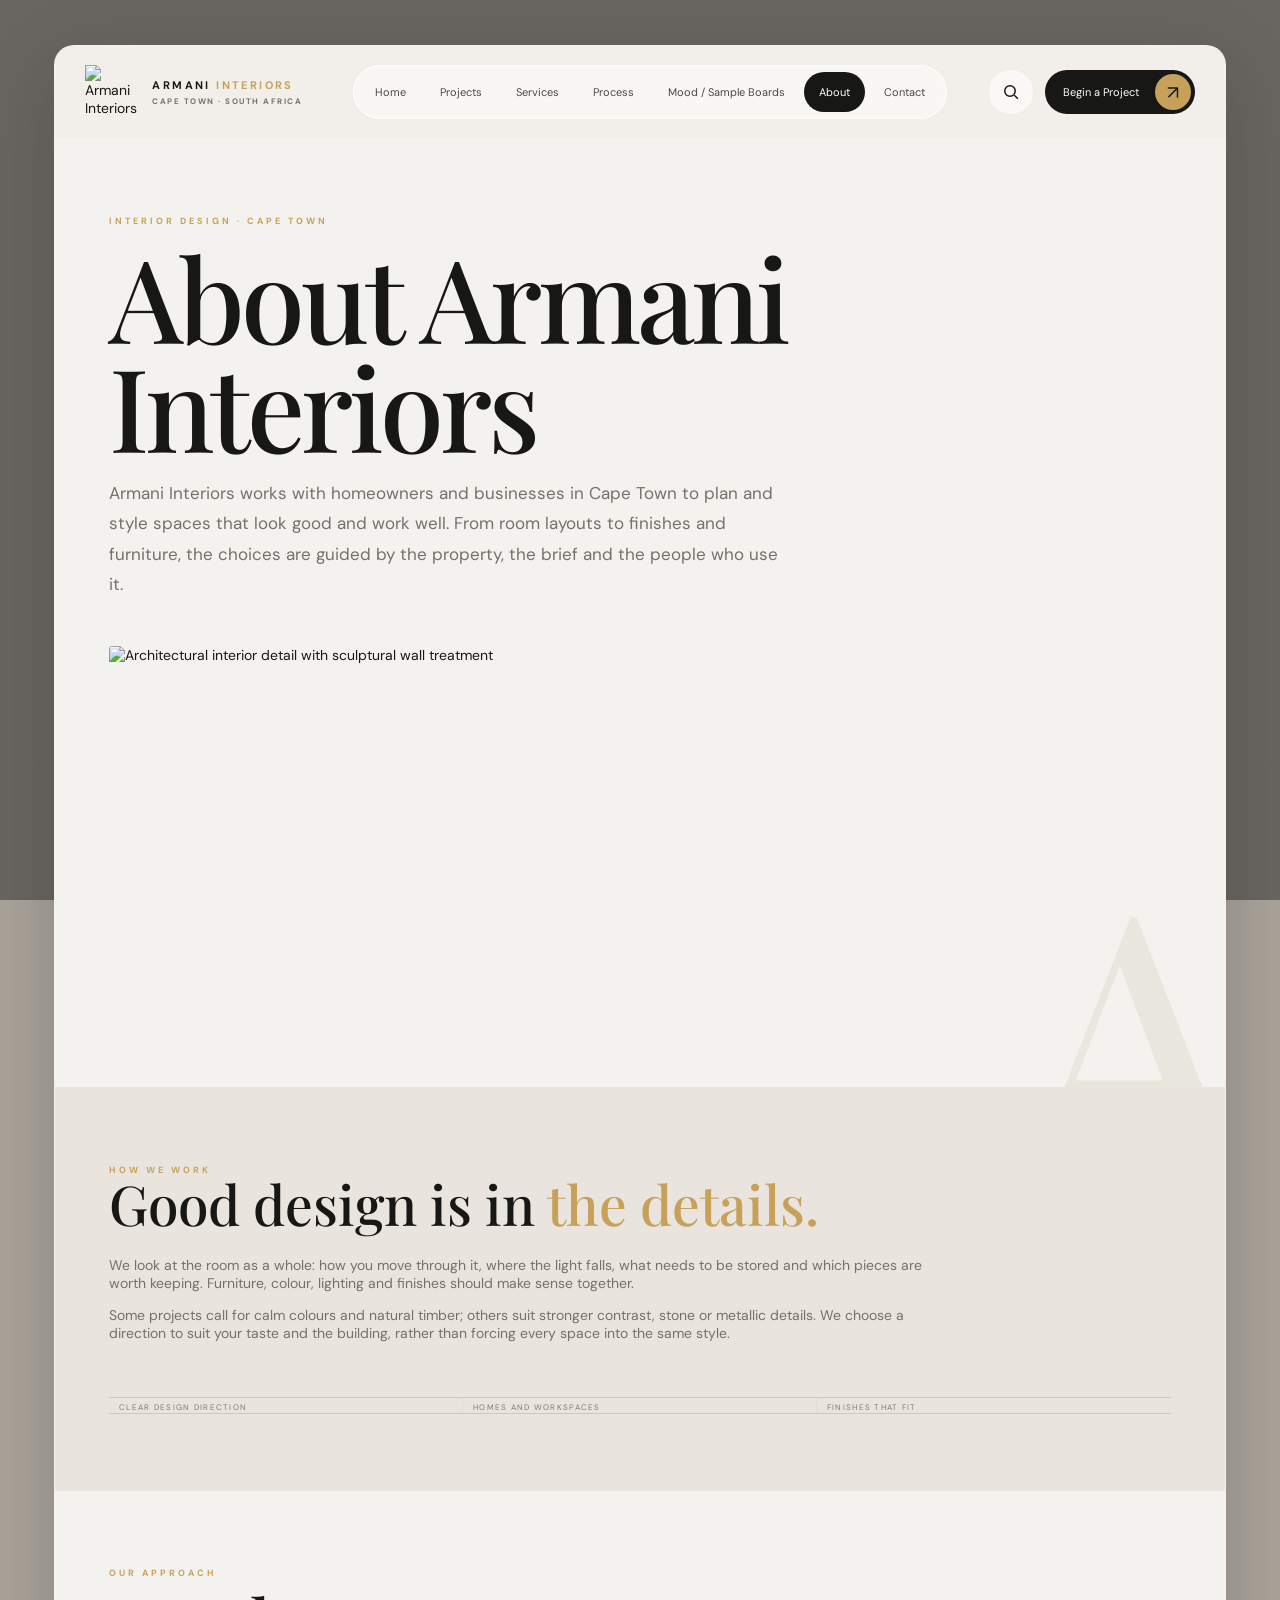
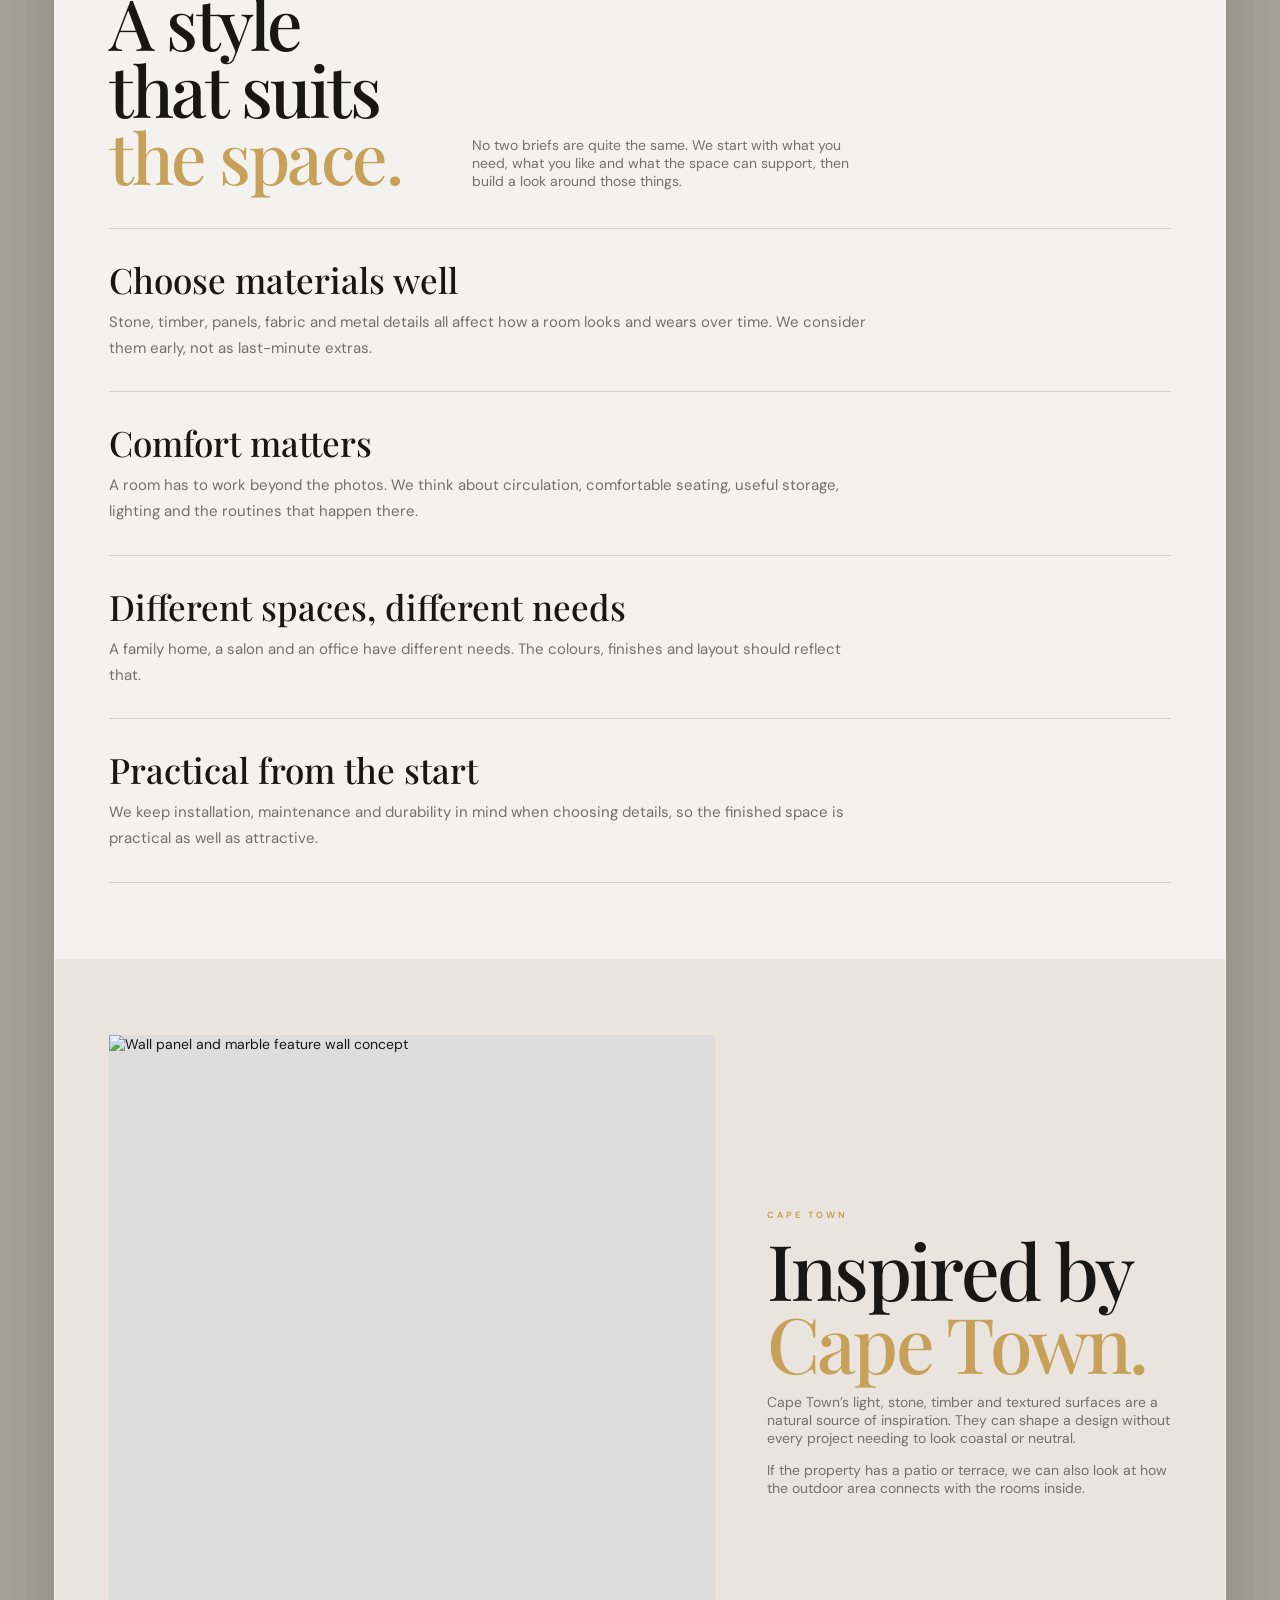
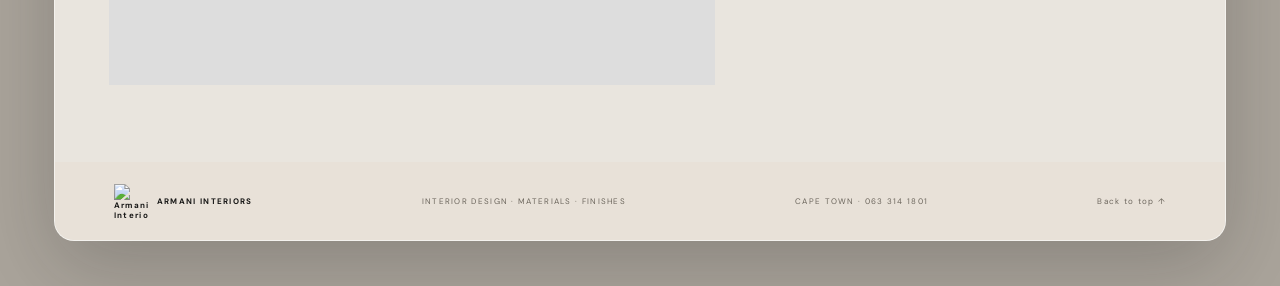
==== about.html @ 4765221c "Add files via upload" ====
<!doctype html><html lang="en"><head><meta charset="utf-8"><meta name="viewport" content="width=device-width,initial-scale=1"><meta name="theme-color" content="#171716">
<link rel="stylesheet" href="styles.css"><link rel="stylesheet" href="mrl-layout.css"><link rel="icon" href="assets/armani-logo-gold.png">
<title>About | Armani Interiors</title><meta name="description" content="Meet Armani Interiors, working with Cape Town homeowners and businesses on interior design, styling and finishes."></head><body><div class="backdrop" aria-hidden="true"></div><div class="site-shell" id="top"><header class="topbar"><a class="brand" href="index.html" aria-label="Armani Interiors home"><img src="assets/armani-logo-gold.png" alt="Armani Interiors logo"><span class="brand-name">ARMANI <b>INTERIORS</b><small>CAPE TOWN · SOUTH AFRICA</small></span></a><nav class="main-nav" id="mainNav" aria-label="Main navigation"><a class="" href="index.html">Home</a><a class="" href="portfolio.html">Projects</a><a class="" href="services.html">Services</a><a class="" href="process.html">Process</a><a class="" href="mood-boards.html">Mood / Sample Boards</a><a class="active" href="about.html">About</a><a class="" href="contact.html">Contact</a></nav><div class="top-actions"><button class="search-button" id="searchToggle" aria-label="Search" aria-expanded="false"><svg viewBox="0 0 24 24"><circle cx="10.8" cy="10.8" r="6.3"/><path d="m16 16 4.2 4.2"/></svg></button><a class="start-project" href="https://wa.me/27633141801?text=Hello%20Armani%20Interiors%2C%20I%20would%20like%20to%20discuss%20a%20project.">Begin a Project <span>↗</span></a><button class="menu-toggle" id="menuToggle" aria-label="Toggle navigation" aria-expanded="false">☰</button></div></header><main class="page-content"><section class="page-hero"><div class="wrap"><div class="eyebrow">Interior Design · Cape Town</div><h1 class="display">About Armani Interiors</h1><p>Armani Interiors works with homeowners and businesses in Cape Town to plan and style spaces that look good and work well. From room layouts to finishes and furniture, the choices are guided by the property, the brief and the people who use it.</p><div class="page-hero-image reveal"><img src="assets/IMG-20261007-WA0009.jpg" alt="Architectural interior detail with sculptural wall treatment" fetchpriority="high"></div></div><div class="ghost">A</div></section><section class="section"><div class="wrap"><div class="rich-copy reveal"><div class="eyebrow">How we work</div><h2>Good design is in <span class="gold">the details.</span></h2><p>We look at the room as a whole: how you move through it, where the light falls, what needs to be stored and which pieces are worth keeping. Furniture, colour, lighting and finishes should make sense together.</p><p>Some projects call for calm colours and natural timber; others suit stronger contrast, stone or metallic details. We choose a direction to suit your taste and the building, rather than forcing every space into the same style.</p></div><div class="stats"><div class="stat reveal"><span>Clear design direction</span></div><div class="stat reveal delay-1"><span>Homes and workspaces</span></div><div class="stat reveal delay-2"><span>Finishes that fit</span></div></div></div></section><section class="section-sm" style="background:var(--soft)"><div class="wrap"><div class="section-head reveal"><div><div class="eyebrow">Our approach</div><h2 class="display">A style that suits <span class="gold">the space.</span></h2></div><p>No two briefs are quite the same. We start with what you need, what you like and what the space can support, then build a look around those things.</p></div><div class="detail-list"><div class="detail-row reveal"><div><h3>Choose materials well</h3><p>Stone, timber, panels, fabric and metal details all affect how a room looks and wears over time. We consider them early, not as last-minute extras.</p></div></div><div class="detail-row reveal delay-1"><div><h3>Comfort matters</h3><p>A room has to work beyond the photos. We think about circulation, comfortable seating, useful storage, lighting and the routines that happen there.</p></div></div><div class="detail-row reveal delay-2"><div><h3>Different spaces, different needs</h3><p>A family home, a salon and an office have different needs. The colours, finishes and layout should reflect that.</p></div></div><div class="detail-row reveal delay-3"><div><h3>Practical from the start</h3><p>We keep installation, maintenance and durability in mind when choosing details, so the finished space is practical as well as attractive.</p></div></div></div></div></section><section class="section"><div class="wrap editorial"><div><div class="image-frame large reveal"><img src="https://images.unsplash.com/photo-1782718979452-13ae46c6f59d?auto=format&fit=crop&fm=jpg&ixlib=rb-4.1.0&q=88&w=2400" alt="Wall panel and marble feature wall concept" loading="lazy"></div></div><div class="reveal delay-1" style="align-self:center"><div class="eyebrow">Cape Town</div><h2 class="display" style="font-size:clamp(50px,6vw,86px);margin:12px 0">Inspired by <span class="gold">Cape Town.</span></h2><p style="color:var(--gray)">Cape Town’s light, stone, timber and textured surfaces are a natural source of inspiration. They can shape a design without every project needing to look coastal or neutral.</p><p style="color:var(--gray)">If the property has a patio or terrace, we can also look at how the outdoor area connects with the rooms inside.</p></div></div></section></main><script src="script.js"></script><footer><a class="footer-brand" href="index.html"><img src="assets/armani-logo-gold.png" alt="Armani Interiors logo"><span>ARMANI INTERIORS</span></a><span>INTERIOR DESIGN · MATERIALS · FINISHES</span><span>CAPE TOWN · 063 314 1801</span><a href="#top">Back to top ↑</a></footer></div><div class="search-panel" id="searchPanel" aria-hidden="true"><form id="searchForm"><label for="searchInput">Find a service or page</label><div><input id="searchInput" type="search" placeholder="Projects, services, mood boards…"><button type="submit">Go ↗</button></div></form></div><div class="toast" id="toast" role="status" aria-live="polite"></div><script src="shared-nav.js"></script></body></html>
---- styles.css ----
@import url('https://fonts.googleapis.com/css2?family=Cormorant+Garamond:wght@400;500;600;700&family=DM+Sans:wght@400;500;600&display=swap');
:root{--gold:#c7a15a;--gold2:#e1c07b;--ink:#171716;--gray:#74716b;--soft:#f4f2ee;--line:#dedbd3;--white:#fff;--serif:'Cormorant Garamond',Georgia,serif;--sans:'DM Sans',Arial,sans-serif;--max:1320px}
*{box-sizing:border-box}html{scroll-behavior:smooth}body{margin:0;background:var(--white);color:var(--ink);font-family:var(--sans);font-size:15px;line-height:1.7}body:before{content:'';position:fixed;inset:0;pointer-events:none;z-index:9999;opacity:0;background:#fff;transition:opacity .45s}body.page-leave:before{opacity:1}img{max-width:100%;display:block}a{color:inherit;text-decoration:none}button,input,select,textarea{font:inherit}.wrap{width:min(calc(100% - 64px),var(--max));margin:auto}.eyebrow{font-size:10px;letter-spacing:.24em;text-transform:uppercase;color:var(--gold);font-weight:600}.display{font-family:var(--serif);font-weight:500;letter-spacing:-.035em;line-height:.95}.gold{color:var(--gold)}
.site-header{position:fixed;z-index:1000;top:0;left:0;right:0;padding:18px 0;background:rgba(255,255,255,.92);backdrop-filter:blur(18px);border-bottom:1px solid rgba(199,161,90,.14);transition:.35s}.site-header.scrolled{padding:10px 0;box-shadow:0 8px 30px rgba(0,0,0,.05)}.nav{display:flex;align-items:center;justify-content:space-between;gap:28px}.brand{display:flex;align-items:center;gap:12px}.brand img{width:66px;height:66px;object-fit:contain;flex-shrink:0}.brand-text{font-family:var(--serif);font-size:21px;line-height:1}.brand-text small{display:block;font-family:var(--sans);font-size:8px;letter-spacing:.22em;text-transform:uppercase;color:var(--gray);margin-top:4px}.nav-links{display:flex;gap:28px;align-items:center}.nav-links a{font-size:11px;text-transform:uppercase;letter-spacing:.14em;position:relative;padding:8px 0}.nav-links a:after{content:'';position:absolute;bottom:1px;left:0;width:0;height:1px;background:var(--gold);transition:.3s}.nav-links a:hover:after,.nav-links a.active:after{width:100%}.nav-cta{border:1px solid var(--gold);padding:10px 16px!important;background:var(--ink);color:#fff}.nav-cta:after{display:none!important}.menu-btn{display:none;background:none;border:0;width:42px;height:42px;position:relative}.menu-btn span{position:absolute;left:10px;width:22px;height:1px;background:var(--ink);transition:.3s}.menu-btn span:first-child{top:16px}.menu-btn span:last-child{top:25px}.mobile-menu{display:none}
.hero{min-height:82vh;position:relative;display:grid;align-items:end;overflow:hidden;padding:170px 0 78px;background:#222}.hero-media{position:absolute;inset:0}.hero-media img{width:100%;height:100%;object-fit:cover;filter:saturate(.82)}.hero:after{content:'';position:absolute;inset:0;background:linear-gradient(90deg,rgba(8,8,8,.76),rgba(8,8,8,.25) 58%,rgba(8,8,8,.25))}.hero-content{position:relative;z-index:2;color:white;max-width:780px}.hero h1{font-size:clamp(62px,9vw,138px);margin:15px 0 24px}.hero p{font-size:17px;max-width:570px;color:rgba(255,255,255,.82)}.hero-actions{display:flex;gap:12px;flex-wrap:wrap;margin-top:30px}.btn{display:inline-flex;align-items:center;justify-content:center;gap:10px;padding:13px 20px;border:1px solid var(--gold);font-size:10px;letter-spacing:.15em;text-transform:uppercase;transition:.3s;cursor:pointer}.btn.gold-btn{background:var(--gold);color:#171716}.btn.ghost{background:transparent;color:#fff;border-color:rgba(255,255,255,.45)}.btn:hover{transform:translateY(-2px);box-shadow:0 12px 24px rgba(0,0,0,.14)}.btn.gold-btn:hover{background:var(--gold2)}.hero-meta{position:absolute;z-index:3;right:32px;bottom:40px;color:#fff;writing-mode:vertical-rl;letter-spacing:.2em;text-transform:uppercase;font-size:9px;opacity:.75}
.section{padding:110px 0}.section-sm{padding:76px 0}.section-head{display:flex;justify-content:space-between;gap:40px;align-items:end;margin-bottom:46px}.section-head h2{font-size:clamp(44px,5.5vw,78px);margin:10px 0 0}.section-head p{max-width:470px;color:var(--gray);margin:0}.intro{display:grid;grid-template-columns:1.05fr .95fr;gap:80px;align-items:center}.intro h2{font-size:clamp(50px,6vw,86px);margin:14px 0 24px}.intro p{color:var(--gray);max-width:620px}.line{width:90px;height:1px;background:var(--gold);margin:24px 0}.image-frame{position:relative;overflow:hidden;background:#ddd}.image-frame:before{content:'';position:absolute;inset:0;border:1px solid rgba(255,255,255,.3);z-index:2;pointer-events:none}.image-frame img{width:100%;height:100%;object-fit:cover;transition:transform .8s cubic-bezier(.2,.7,.2,1)}.image-frame:hover img{transform:scale(1.035)}
.services-grid{display:grid;grid-template-columns:repeat(2,1fr);gap:1px;background:var(--line);border-top:1px solid var(--line);border-left:1px solid var(--line)}.service-card{background:#fff;min-height:330px;padding:34px;display:flex;flex-direction:column;justify-content:space-between;transition:.35s}.service-card:hover{background:#f9f7f2}.service-no{font-size:11px;color:var(--gold);letter-spacing:.2em}.service-card h3{font-family:var(--serif);font-size:39px;font-weight:500;margin:35px 0 10px}.service-card p{color:var(--gray);max-width:500px}.arrow{font-size:19px;color:var(--gold)}
.editorial{display:grid;grid-template-columns:1.2fr .8fr;gap:20px;align-items:stretch}.editorial .large{min-height:650px}.editorial .stack{display:grid;grid-template-rows:1fr 1fr;gap:20px}.editorial .small{min-height:315px}.caption{padding:15px 0;display:flex;justify-content:space-between;gap:20px;border-bottom:1px solid var(--line)}.caption span{font-size:10px;letter-spacing:.18em;text-transform:uppercase;color:var(--gray)}
.process{background:var(--ink);color:#fff}.process .section-head p{color:#aaa}.process-grid{display:grid;grid-template-columns:repeat(3,1fr);border-top:1px solid rgba(255,255,255,.18)}.process-item{padding:34px 28px 30px;border-right:1px solid rgba(255,255,255,.18)}.process-item:last-child{border-right:0}.process-item .num{font-family:var(--serif);font-size:48px;color:var(--gold)}.process-item h3{font-family:var(--serif);font-size:32px;font-weight:500;margin:10px 0}.process-item p{color:#aaa}
.mini-board{display:grid;grid-template-columns:1.1fr .9fr;gap:20px;align-items:center}.mini-board .board-visual{background:#ece9e1;padding:20px;display:grid;grid-template-columns:1.25fr .75fr;gap:10px}.mini-board .board-visual img{height:240px;object-fit:cover}.swatches{display:grid;grid-template-columns:repeat(3,1fr);gap:6px}.swatch{min-height:100px;padding:9px;display:flex;align-items:end;font-size:8px;letter-spacing:.12em;text-transform:uppercase;color:#fff}.cta-band{background:var(--soft);text-align:center;padding:100px 20px}.cta-band h2{font-size:clamp(52px,7vw,100px);margin:12px auto 25px;max-width:900px}.cta-band p{max-width:560px;margin:0 auto 30px;color:var(--gray)}
.page-hero{padding:190px 0 80px;background:var(--soft);position:relative;overflow:hidden}.page-hero .ghost{position:absolute;right:-30px;bottom:-80px;font-family:var(--serif);font-size:30vw;color:#e9e6de;line-height:.7;pointer-events:none}.page-hero h1{font-size:clamp(65px,9vw,130px);margin:15px 0}.page-hero p{max-width:610px;color:var(--gray);font-size:17px;position:relative;z-index:1}.page-hero-image{height:50vh;min-height:380px;margin-top:55px;position:relative;overflow:hidden}.page-hero-image img{width:100%;height:100%;object-fit:cover}
.rich-copy{max-width:820px}.rich-copy h2{font-family:var(--serif);font-size:55px;font-weight:500;line-height:1;margin:0 0 25px}.rich-copy p{color:var(--gray)}.stats{display:grid;grid-template-columns:repeat(3,1fr);border-top:1px solid var(--line);border-bottom:1px solid var(--line);margin-top:55px}.stat{padding:30px;border-right:1px solid var(--line)}.stat:last-child{border-right:0}.stat strong{font-family:var(--serif);font-size:48px;color:var(--gold);font-weight:500;display:block}.stat span{font-size:10px;text-transform:uppercase;letter-spacing:.16em;color:var(--gray)}
.detail-list{display:grid;grid-template-columns:1fr 1fr;gap:0;border-top:1px solid var(--line)}.detail-row{padding:28px 0;border-bottom:1px solid var(--line);display:grid;grid-template-columns:80px 1fr;gap:18px}.detail-row .no{color:var(--gold);font-size:10px;letter-spacing:.15em}.detail-row h3{font-family:var(--serif);font-size:35px;font-weight:500;margin:0 0 5px}.detail-row p{color:var(--gray);margin:0;max-width:520px}
.filters{display:flex;gap:8px;flex-wrap:wrap;margin-bottom:35px}.filter{border:1px solid var(--line);background:#fff;padding:10px 14px;font-size:9px;letter-spacing:.16em;text-transform:uppercase;cursor:pointer;transition:.25s}.filter.active,.filter:hover{border-color:var(--gold);background:var(--ink);color:#fff}.portfolio-grid{display:grid;grid-template-columns:repeat(12,1fr);gap:16px}.portfolio-card{grid-column:span 4;position:relative;overflow:hidden;cursor:pointer}.portfolio-card:nth-child(3n+1){grid-column:span 7}.portfolio-card:nth-child(3n+2){grid-column:span 5}.portfolio-card:nth-child(5n){grid-column:span 6}.portfolio-card .image-frame{height:440px}.portfolio-card:nth-child(3n+1) .image-frame{height:610px}.portfolio-card:nth-child(5n) .image-frame{height:520px}.portfolio-card img{filter:saturate(.9)}.portfolio-overlay{position:absolute;inset:auto 0 0;padding:26px;color:#fff;background:linear-gradient(transparent,rgba(0,0,0,.8));transform:translateY(25px);transition:.35s}.portfolio-card:hover .portfolio-overlay{transform:translateY(0)}.portfolio-overlay small{font-size:9px;letter-spacing:.15em;text-transform:uppercase;color:var(--gold2)}.portfolio-overlay h3{font-family:var(--serif);font-size:33px;font-weight:500;margin:3px 0}.portfolio-card.hidden{display:none}
.boards-intro{display:grid;grid-template-columns:.8fr 1.2fr;gap:80px;align-items:end}.boards-intro h2{font-family:var(--serif);font-size:70px;font-weight:500;line-height:.95;margin:0}.boards-intro p{color:var(--gray);max-width:620px}.boards-grid{display:grid;grid-template-columns:repeat(3,1fr);gap:20px}.board-card{background:#f0eee8;border:1px solid #e2dfd7;padding:14px;cursor:pointer;transition:.35s}.board-card:hover{transform:translateY(-5px);box-shadow:0 22px 50px rgba(0,0,0,.08)}.board-art{height:330px;display:grid;grid-template-columns:1.1fr .9fr;grid-template-rows:1fr .65fr;gap:7px;position:relative;overflow:hidden;background:#ddd}.board-art img{width:100%;height:100%;object-fit:cover}.board-art .a{grid-row:span 2}.board-art .b{height:100%}.board-art .swatch-stack{display:grid;grid-template-columns:repeat(3,1fr);gap:5px}.board-meta{padding:18px 3px 5px}.board-meta .eyebrow{font-size:8px}.board-meta h3{font-family:var(--serif);font-size:29px;font-weight:500;margin:5px 0}.board-meta p{font-size:12px;color:var(--gray);margin:0}.board-palette{display:flex;gap:5px;margin-top:13px}.board-palette span{width:24px;height:24px;border-radius:50%;border:1px solid rgba(0,0,0,.1)}
.modal{position:fixed;inset:0;z-index:2000;background:rgba(12,12,11,.88);display:none;align-items:center;justify-content:center;padding:30px}.modal.open{display:flex}.modal-panel{background:#f4f2ec;max-width:1100px;width:100%;max-height:90vh;overflow:auto;position:relative;padding:24px}.modal-close{position:absolute;right:18px;top:16px;border:0;background:var(--ink);color:#fff;width:38px;height:38px;cursor:pointer;z-index:2}.modal-board{display:grid;grid-template-columns:1.15fr .85fr;gap:20px}.modal-board .visual{display:grid;grid-template-columns:1.1fr .9fr;gap:8px;background:#e8e5dc;padding:15px}.modal-board .visual img{height:100%;min-height:420px;object-fit:cover}.modal-board .side{display:grid;grid-template-rows:auto 1fr;gap:20px}.material-list{display:grid;grid-template-columns:1fr 1fr;gap:8px}.material{padding:13px;background:#fff;border:1px solid #e2dfd7}.material strong{font-family:var(--serif);font-size:22px;font-weight:500;display:block}.material span{font-size:9px;color:var(--gray);text-transform:uppercase;letter-spacing:.1em}.modal h2{font-family:var(--serif);font-size:50px;font-weight:500;margin:0 0 10px}.modal p{color:var(--gray)}
.contact-grid{display:grid;grid-template-columns:.8fr 1.2fr;gap:90px}.contact-info h2{font-family:var(--serif);font-size:70px;font-weight:500;line-height:.9;margin:12px 0 30px}.contact-info p{color:var(--gray);max-width:470px}.contact-link{display:flex;gap:15px;align-items:center;padding:18px 0;border-bottom:1px solid var(--line)}.contact-link .icon{width:38px;height:38px;border:1px solid var(--gold);display:grid;place-items:center;color:var(--gold)}.contact-link span{font-size:11px;text-transform:uppercase;letter-spacing:.14em}.form{display:grid;grid-template-columns:1fr 1fr;gap:22px}.field{position:relative}.field.full{grid-column:1/-1}.field label{display:block;font-size:9px;text-transform:uppercase;letter-spacing:.14em;color:var(--gray);margin-bottom:8px}.field input,.field select,.field textarea{width:100%;border:0;border-bottom:1px solid #cfcac0;padding:12px 0;background:transparent;outline:0;border-radius:0}.field input:focus,.field select:focus,.field textarea:focus{border-color:var(--gold)}.field textarea{min-height:130px;resize:vertical}.form-status{grid-column:1/-1;font-size:12px;color:var(--gray);min-height:20px}.form .btn{justify-self:start}
.footer{background:#11110f;color:#fff;padding:85px 0 25px;overflow:hidden}.footer-top{display:flex;justify-content:space-between;gap:40px}.footer h2{font-family:var(--serif);font-size:clamp(60px,11vw,170px);font-weight:500;line-height:.72;letter-spacing:-.06em;margin:0;color:#fff}.footer h2 span{color:var(--gold)}.footer-copy{max-width:350px;color:#999}.footer-links{display:grid;grid-template-columns:repeat(2,1fr);gap:8px 45px;margin-top:25px}.footer-links a{font-size:10px;text-transform:uppercase;letter-spacing:.15em;color:#bbb}.footer-links a:hover{color:var(--gold)}.footer-bottom{margin-top:80px;border-top:1px solid #30302c;padding-top:20px;display:flex;justify-content:space-between;gap:20px;color:#777;font-size:9px;text-transform:uppercase;letter-spacing:.12em}
.reveal{opacity:0;transform:translateY(24px);transition:opacity .7s ease,transform .7s ease}.reveal.in{opacity:1;transform:none}.reveal.delay-1{transition-delay:.08s}.reveal.delay-2{transition-delay:.16s}.reveal.delay-3{transition-delay:.24s}
@media(max-width:900px){.wrap{width:min(calc(100% - 38px),var(--max))}.nav-links,.nav .nav-cta{display:none}.menu-btn{display:block}.mobile-menu{position:absolute;top:100%;left:0;right:0;background:#fff;border-bottom:1px solid var(--line);padding:12px 19px 20px;display:none}.mobile-menu.open{display:block}.mobile-menu a{display:block;padding:12px 0;border-bottom:1px solid #eee;font-size:11px;letter-spacing:.15em;text-transform:uppercase}.intro,.contact-grid,.boards-intro{grid-template-columns:1fr;gap:45px}.editorial{grid-template-columns:1fr}.editorial .large,.editorial .small{min-height:430px}.process-grid{grid-template-columns:1fr}.process-item{border-right:0;border-bottom:1px solid rgba(255,255,255,.18)}.services-grid{grid-template-columns:1fr}.boards-grid{grid-template-columns:1fr 1fr}.portfolio-grid{grid-template-columns:1fr 1fr}.portfolio-card,.portfolio-card:nth-child(3n+1),.portfolio-card:nth-child(3n+2),.portfolio-card:nth-child(5n){grid-column:span 1}.portfolio-card .image-frame,.portfolio-card:nth-child(3n+1) .image-frame,.portfolio-card:nth-child(5n) .image-frame{height:390px}.detail-list{grid-template-columns:1fr}.modal-board{grid-template-columns:1fr}.modal-board .visual img{min-height:300px}.hero{min-height:76vh;padding-bottom:55px}.hero h1{font-size:70px}.stats{grid-template-columns:1fr}.stat{border-right:0;border-bottom:1px solid var(--line)}.stat:last-child{border-bottom:0}.footer-top{flex-direction:column}.footer-bottom{flex-direction:column}}
@media(max-width:560px){.wrap{width:calc(100% - 28px)}.site-header{padding:10px 0}.brand img{width:54px;height:54px}.brand-text{font-size:18px}.hero{padding-top:140px}.hero h1{font-size:57px}.hero p{font-size:15px}.section{padding:75px 0}.section-head{display:block}.section-head p{margin-top:20px}.service-card{min-height:280px;padding:25px}.service-card h3{font-size:34px}.boards-grid,.portfolio-grid{grid-template-columns:1fr}.portfolio-card .image-frame,.portfolio-card:nth-child(3n+1) .image-frame,.portfolio-card:nth-child(5n) .image-frame{height:430px}.mini-board{grid-template-columns:1fr}.mini-board .board-visual{grid-template-columns:1fr}.mini-board .board-visual img{height:220px}.form{grid-template-columns:1fr}.field.full{grid-column:auto}.form-status{grid-column:auto}.page-hero{padding:145px 0 50px}.page-hero h1{font-size:65px}.page-hero-image{height:330px;min-height:0}.boards-intro h2,.contact-info h2{font-size:55px}.modal{padding:10px}.modal-panel{padding:14px}.modal h2{font-size:39px}.modal-board .visual{grid-template-columns:1fr 1fr}.modal-board .visual img{min-height:260px}.footer{padding-top:65px}.footer h2{font-size:86px}.hero-meta{display:none}}
@media(prefers-reduced-motion:reduce){html{scroll-behavior:auto}*,*:before,*:after{animation:none!important;transition:none!important}.reveal{opacity:1;transform:none}}
.home-intro{display:grid;grid-template-columns:1.1fr .9fr auto;gap:55px;align-items:end}.home-intro p{max-width:520px;color:var(--gray);margin:0}.home-gallery-section{padding:100px 0;background:var(--soft)}.home-gallery{display:grid;grid-template-columns:1.15fr .85fr .85fr;grid-template-rows:340px 340px;gap:16px}.home-gallery-item{position:relative;overflow:hidden;margin:0;background:#ddd}.home-gallery-item.tall{grid-row:span 2}.home-gallery-item.wide{grid-column:span 2}.home-gallery-item img{width:100%;height:100%;object-fit:cover;transition:transform .7s ease}.home-gallery-item:hover img{transform:scale(1.035)}.home-gallery-item figcaption,.coastal-grid figcaption,.commercial-grid figcaption{position:absolute;left:0;right:0;bottom:0;padding:55px 22px 20px;color:#fff;background:linear-gradient(transparent,rgba(0,0,0,.78))}.home-gallery-item figcaption strong,.coastal-grid figcaption strong,.commercial-grid figcaption strong{display:block;font-family:var(--serif);font-size:26px;font-weight:500}.home-gallery-item figcaption span,.coastal-grid figcaption span,.commercial-grid figcaption span{font-size:9px;letter-spacing:.14em;text-transform:uppercase;color:var(--gold2)}.coastal-grid,.commercial-grid{display:grid;grid-template-columns:1.35fr .65fr;gap:16px}.coastal-grid figure,.commercial-grid figure{position:relative;overflow:hidden;margin:0;min-height:590px;background:#ddd}.coastal-grid figure img,.commercial-grid figure img{width:100%;height:100%;min-height:590px;object-fit:cover;transition:transform .7s ease}.coastal-grid figure:hover img,.commercial-grid figure:hover img{transform:scale(1.025)}.coastal-side img,.commercial-side img{object-position:center}.home-commercial{background:#fff}
@media(max-width:900px){.home-intro{grid-template-columns:1fr;gap:22px}.home-gallery{grid-template-columns:1fr 1fr;grid-template-rows:340px 340px 340px}.home-gallery-item.tall{grid-row:span 2}.home-gallery-item.wide{grid-column:span 2}.coastal-grid,.commercial-grid{grid-template-columns:1fr}.coastal-grid figure,.commercial-grid figure,.coastal-grid figure img,.commercial-grid figure img{min-height:440px;height:440px}}
@media(max-width:560px){.home-gallery{display:grid;grid-template-columns:1fr;grid-template-rows:repeat(4,330px)}.home-gallery-item.tall,.home-gallery-item.wide{grid-column:auto;grid-row:auto}.home-gallery-item figcaption strong,.coastal-grid figcaption strong,.commercial-grid figcaption strong{font-size:23px}.coastal-grid figure,.commercial-grid figure,.coastal-grid figure img,.commercial-grid figure img{min-height:360px;height:360px}}
.coastal-grid-three{grid-template-columns:1.25fr .875fr .875fr}
.coastal-grid-three .coastal-main,.coastal-grid-three .coastal-side{min-height:560px}
.coastal-grid-three figure img{height:100%;object-fit:cover}
.sample-art{grid-template-columns:1.12fr .88fr;grid-template-rows:1fr 48px;gap:7px;padding:0;background:#ddd8cc}
.sample-art .a{grid-row:span 2}
.sample-art .b{grid-row:auto}
.sample-strip{grid-column:2;display:grid;grid-template-columns:repeat(3,1fr);gap:5px;background:#eeeae1;padding:5px}
.sample-strip span{display:block;min-width:0}
@media(max-width:900px){.coastal-grid-three{grid-template-columns:1fr 1fr}.coastal-grid-three .coastal-main{grid-column:span 2}.coastal-grid-three .coastal-main,.coastal-grid-three .coastal-side{min-height:440px}}
@media(max-width:560px){.coastal-grid-three{grid-template-columns:1fr}.coastal-grid-three .coastal-main{grid-column:auto}.coastal-grid-three .coastal-main,.coastal-grid-three .coastal-side{min-height:420px}}

/* Photographed material-board presentation */
.boards-grid{display:grid;grid-template-columns:repeat(3,1fr);gap:42px 24px}
.photographic-board{cursor:pointer}
.physical-board{background:#ece8de;padding:12px 12px 16px;box-shadow:0 18px 45px rgba(25,24,21,.10);transition:transform .45s ease,box-shadow .45s ease;position:relative}
.photographic-board:hover .physical-board,.photographic-board:focus-visible .physical-board{transform:translateY(-7px) rotate(-.25deg);box-shadow:0 28px 55px rgba(25,24,21,.16)}
.board-photo-wrap{height:330px;background:#d9d3c8;position:relative;overflow:hidden}
.board-photo{width:100%;height:100%;object-fit:cover;display:block;transition:transform .7s ease}
.photographic-board:hover .board-photo{transform:scale(1.035)}
.board-photo-wrap.image-fallback{background:linear-gradient(135deg,#e7dfd1,#b9a991 48%,#61574c);}
.board-stamp{position:absolute;right:12px;top:12px;background:rgba(255,255,255,.92);padding:7px 9px;font-size:7px;letter-spacing:.16em;text-transform:uppercase;color:#4e493f}
.board-paper{background:#f7f4ec;padding:20px 18px 16px;border-top:1px solid rgba(0,0,0,.06)}
.board-paper-top{display:flex;justify-content:space-between;gap:12px;font-size:7px;letter-spacing:.16em;text-transform:uppercase;color:#8b8275;margin-bottom:18px}
.board-paper h3{font-family:var(--serif);font-size:31px;line-height:1;margin:0 0 9px;font-weight:500}
.board-paper p{font-size:11px;line-height:1.55;color:var(--gray);margin:0 0 17px;min-height:52px}
.swatch-row{display:grid;grid-template-columns:repeat(4,1fr);height:38px;gap:3px;margin-bottom:10px}
.swatch-row span{display:block}
.material-labels{display:grid;grid-template-columns:repeat(2,1fr);gap:5px 12px;font-size:7px;letter-spacing:.1em;text-transform:uppercase;color:#756d61}
.material-labels span{border-top:1px solid #ddd7cb;padding-top:6px}
.modal-board .visual{display:block;background:#e8e5dc;padding:14px}
.modal-photo-wrap{position:relative;background:#d8d2c7;min-height:540px;overflow:hidden}
.modal-photo-wrap img{width:100%;height:540px;object-fit:cover;display:block}
.modal-photo-wrap.image-fallback{background:linear-gradient(135deg,#e7dfd1,#b9a991 48%,#61574c)}
.modal-photo-wrap>span{position:absolute;left:16px;bottom:16px;background:rgba(255,255,255,.92);padding:8px 10px;font-size:8px;letter-spacing:.16em;color:#514b42}
@media(max-width:900px){.boards-grid{grid-template-columns:repeat(2,1fr)}.board-photo-wrap{height:300px}}
@media(max-width:560px){.boards-grid{grid-template-columns:1fr}.board-photo-wrap{height:350px}.modal-photo-wrap,.modal-photo-wrap img{min-height:340px;height:340px}}
/* Mood board refinement: one image per board, editorial material-study presentation. */
.photographic-board .physical-board{background:#ece8df;padding:0;box-shadow:0 18px 45px rgba(0,0,0,.07)}
.photographic-board .board-photo-wrap{height:390px;position:relative;overflow:hidden;background:#d9d4ca}
.photographic-board .board-photo{width:100%;height:100%;object-fit:cover;display:block;transition:transform .7s cubic-bezier(.2,.7,.2,1)}
.photographic-board:hover .board-photo{transform:scale(1.035)}
.photographic-board .board-stamp{position:absolute;left:16px;bottom:15px;background:rgba(255,255,255,.9);padding:8px 10px;font-size:8px;letter-spacing:.16em;text-transform:uppercase;color:#302d28}
.photographic-board .board-paper{padding:20px 18px 18px;background:#f5f1e8}
.photographic-board .board-paper-top{display:flex;justify-content:space-between;gap:12px;font-size:8px;letter-spacing:.13em;text-transform:uppercase;color:#81786d}
.photographic-board .board-paper h3{margin:12px 0 7px;font-family:var(--serif);font-size:30px;font-weight:500}
.photographic-board .board-paper p{font-size:12px;line-height:1.6;color:var(--gray);margin:0;min-height:58px}
.photographic-board .swatch-row{display:flex;gap:5px;margin-top:16px}
.photographic-board .swatch-row span{height:24px;flex:1;border:1px solid rgba(0,0,0,.08)}
.photographic-board .material-labels{display:grid;grid-template-columns:1fr 1fr;gap:5px 12px;margin-top:13px}
.photographic-board .material-labels span{font-size:8px;letter-spacing:.1em;text-transform:uppercase;color:#736b61}
.modal-board{grid-template-columns:1fr .55fr}
.modal-board .visual{display:block;padding:0;background:#e8e5dc}
.modal-photo-wrap{height:100%;min-height:500px;position:relative;overflow:hidden}
.modal-photo-wrap img{width:100%;height:100%;min-height:500px;object-fit:cover;display:block}
.modal-photo-wrap>span{position:absolute;left:16px;bottom:16px;background:rgba(255,255,255,.92);padding:9px 11px;font-size:8px;letter-spacing:.14em;text-transform:uppercase}
@media(max-width:900px){.modal-board{grid-template-columns:1fr}.modal-photo-wrap,.modal-photo-wrap img{min-height:380px;height:380px}}
@media(max-width:560px){.photographic-board .board-photo-wrap{height:350px}.modal-photo-wrap,.modal-photo-wrap img{min-height:300px;height:300px}}


/* Final mood-board correction: one image only per board. No paper, collage, swatches, stamps or secondary imagery. */
.boards-grid{grid-template-columns:repeat(3,minmax(0,1fr));gap:54px 28px}
.photographic-board{background:transparent!important;border:0!important;padding:0!important;box-shadow:none!important}
.photographic-board .physical-board,.photographic-board .board-paper,.photographic-board .board-stamp,.photographic-board .board-paper-top,.photographic-board .swatch-row,.photographic-board .material-labels{display:none!important}
.board-single-image{height:420px;position:relative;overflow:hidden;background:#e8e4db}
.board-single-image .board-photo{width:100%;height:100%;display:block;object-fit:cover;transition:transform .8s cubic-bezier(.2,.7,.2,1)}
.photographic-board:hover .board-single-image .board-photo{transform:scale(1.025)}
.board-open{position:absolute;right:14px;bottom:14px;background:rgba(255,255,255,.94);padding:8px 10px;font-size:8px;letter-spacing:.14em;text-transform:uppercase;color:#39352f;opacity:0;transform:translateY(5px);transition:.35s}
.photographic-board:hover .board-open,.photographic-board:focus-visible .board-open{opacity:1;transform:none}
.board-meta-single{padding:19px 0 0}
.board-meta-single h3{font-family:var(--serif);font-size:30px;line-height:1.05;font-weight:500;margin:0 0 8px}
.board-meta-single p{font-size:12px;line-height:1.6;color:var(--gray);max-width:520px;margin:0 0 9px}
.board-palette-text{font-size:9px;line-height:1.5;text-transform:uppercase;letter-spacing:.12em;color:#7a7267}
.modal-board{display:grid;grid-template-columns:1fr;gap:18px}
.modal-board .visual{display:block;background:transparent;padding:0}
.modal-board .side{display:none!important}
.modal-photo-wrap{min-height:0!important;background:#e8e4db}
.modal-photo-wrap img{width:100%;height:min(64vh,680px)!important;min-height:0!important;object-fit:cover;display:block}
.modal-board-copy{padding:2px 4px 12px}
.modal-palette-text{font-size:11px;line-height:1.6;color:var(--gray);margin:0!important}
.modal-palette-text strong{font-size:8px;text-transform:uppercase;letter-spacing:.14em;color:#7a7267}
@media(max-width:900px){.boards-grid{grid-template-columns:repeat(2,minmax(0,1fr))}.board-single-image{height:360px}}
@media(max-width:560px){.boards-grid{grid-template-columns:1fr;gap:42px}.board-single-image{height:390px}.modal-photo-wrap img{height:52vh!important}}

/* Single-image mood boards: image first, colour shown only as visual swatches. */
.board-single-image{height:420px;position:relative;overflow:hidden;background:#ddd}.board-single-image .board-photo{width:100%;height:100%;object-fit:cover;display:block}.board-meta-single{padding:18px 3px 6px}.board-meta-single h3{font-family:var(--serif);font-size:29px;font-weight:500;margin:5px 0}.board-meta-single p{font-size:12px;color:var(--gray);margin:0;max-width:42ch}.palette-swatches,.modal-palette-swatches{display:flex;gap:6px;margin-top:14px}.palette-swatch{width:24px;height:24px;border-radius:50%;display:block;border:1px solid rgba(0,0,0,.12);box-shadow:inset 0 0 0 1px rgba(255,255,255,.12)}.modal-palette-swatches .palette-swatch{width:34px;height:34px}.modal-board-copy{padding-top:10px}.modal-palette-text,.board-palette-text{display:none}.modal-board-copy .eyebrow{display:none}
@media(max-width:900px){.board-single-image{height:360px}}
@media(max-width:620px){.board-single-image{height:300px}.board-meta-single h3{font-size:25px}}

/* Mood-board palette: visual colour only — no colour-name labels. */
.photographic-board .board-meta-single{padding-top:18px}
.photographic-board .palette-swatches{display:flex;gap:5px;margin-top:16px;width:100%;height:30px}
.photographic-board .palette-swatch{flex:1;width:auto;height:30px;border-radius:0;border:1px solid rgba(0,0,0,.09);box-shadow:none}
.photographic-board .palette-swatch:first-child{border-left:0}
.photographic-board .palette-swatch:last-child{border-right:0}
.modal-palette-swatches{display:flex;gap:5px;margin-top:14px;height:38px}
.modal-palette-swatches .palette-swatch{flex:1;width:auto;height:38px;border-radius:0;border:1px solid rgba(0,0,0,.09);box-shadow:none}
@media(max-width:620px){.photographic-board .palette-swatches{height:26px}.photographic-board .palette-swatch{height:26px}.modal-palette-swatches,.modal-palette-swatches .palette-swatch{height:32px}}

/* Armani interaction refinement — richer motion without changing the existing visual system. */
@media (hover:hover) and (pointer:fine){
  .site-header .brand img{transition:transform .55s cubic-bezier(.2,.8,.2,1),filter .35s ease}
  .site-header .brand:hover img{transform:rotate(-3deg) scale(1.05);filter:drop-shadow(0 6px 12px rgba(199,161,90,.18))}
  .nav-links a{transition:color .3s ease,transform .3s ease}
  .nav-links a:hover{color:var(--gold);transform:translateY(-1px)}
  .nav-cta{position:relative;overflow:hidden;transition:transform .3s ease,box-shadow .3s ease,background .3s ease!important}
  .nav-cta:before,.btn:before{content:'';position:absolute;top:0;bottom:0;left:-120%;width:70%;background:linear-gradient(100deg,transparent,rgba(255,255,255,.28),transparent);transform:skewX(-18deg);transition:left .7s ease;pointer-events:none}
  .nav-cta:hover,.btn:hover{transform:translateY(-3px)!important;box-shadow:0 14px 30px rgba(0,0,0,.13)}
  .nav-cta:hover:before,.btn:hover:before{left:140%}
  .image-frame:after,.board-single-image:after{content:'';position:absolute;inset:0;background:linear-gradient(115deg,transparent 20%,rgba(255,255,255,.12) 48%,transparent 62%);transform:translateX(-120%);transition:transform .9s ease;pointer-events:none;z-index:3}
  .image-frame:hover:after,.board-single-image:hover:after{transform:translateX(120%)}
  .service-card{position:relative;overflow:hidden;transform:translateZ(0);transition:transform .45s cubic-bezier(.2,.8,.2,1),background .35s ease,box-shadow .45s ease}
  .service-card:after{content:'';position:absolute;left:0;bottom:0;width:100%;height:2px;background:var(--gold);transform:scaleX(0);transform-origin:left;transition:transform .45s ease}
  .service-card:hover{transform:translateY(-7px);box-shadow:0 20px 42px rgba(0,0,0,.08);z-index:2}
  .service-card:hover:after{transform:scaleX(1)}
  .service-card h3,.service-card .arrow{transition:transform .4s ease,color .3s ease}
  .service-card:hover h3{transform:translateX(5px)}
  .service-card:hover .arrow{transform:translateX(7px)}
  .portfolio-card{transition:transform .5s cubic-bezier(.2,.8,.2,1),box-shadow .5s ease}
  .portfolio-card:hover{transform:translateY(-7px);box-shadow:0 24px 48px rgba(0,0,0,.12);z-index:2}
  .portfolio-card .image-frame img{transition:transform 1s cubic-bezier(.2,.8,.2,1),filter .6s ease}
  .portfolio-card:hover .image-frame img{transform:scale(1.055);filter:saturate(1)}
  .portfolio-overlay{transition:transform .45s cubic-bezier(.2,.8,.2,1),padding .45s ease}
  .portfolio-card:hover .portfolio-overlay{padding-bottom:32px}
  .contact-link{transition:transform .35s ease,border-color .35s ease}
  .contact-link:hover{transform:translateX(7px);border-color:var(--gold)}
  .contact-link .icon{transition:transform .35s ease,background .35s ease,color .35s ease}
  .contact-link:hover .icon{transform:rotate(5deg) scale(1.06);background:var(--gold);color:var(--ink)}
  .filter{transition:transform .3s ease,background .25s ease,border-color .25s ease,color .25s ease}
  .filter:hover{transform:translateY(-2px)}
  .footer-links a{transition:color .3s ease,transform .3s ease}
  .footer-links a:hover{transform:translateX(5px)}
  .page-hero-image{transition:transform .7s cubic-bezier(.2,.8,.2,1)}
  .page-hero-image:hover{transform:translateY(-4px)}
}

/* Subtle ambient motion used only where it strengthens the existing cinematic feel. */
.hero-media img{animation:heroBreath 12s ease-in-out infinite alternate}
@keyframes heroBreath{from{transform:scale(1.015)}to{transform:scale(1.045)}}
.hero-content .gold{display:inline-block;animation:goldFloat 4s ease-in-out infinite}
@keyframes goldFloat{0%,100%{transform:translateY(0)}50%{transform:translateY(-2px)}}
.reveal.in{animation:revealSettle .75s cubic-bezier(.2,.8,.2,1) both}
@keyframes revealSettle{from{filter:blur(2px)}to{filter:blur(0)}}
@media(prefers-reduced-motion:reduce){.hero-media img,.hero-content .gold,.reveal.in{animation:none!important}}


/* Final interaction pass — stronger feedback, same layout and visual language. */
@media (hover:hover) and (pointer:fine){
  .home-gallery-item,.coastal-grid figure,.commercial-grid figure,.image-frame,.page-hero-image{
    isolation:isolate;
  }
  .home-gallery-item:before,.coastal-grid figure:before,.commercial-grid figure:before,.image-frame:before,.page-hero-image:before{
    content:'';position:absolute;inset:0;border:1px solid transparent;z-index:4;pointer-events:none;transition:border-color .45s ease,box-shadow .45s ease;
  }
  .home-gallery-item:hover:before,.coastal-grid figure:hover:before,.commercial-grid figure:hover:before,.image-frame:hover:before,.page-hero-image:hover:before{
    border-color:rgba(201,166,95,.48);box-shadow:inset 0 0 0 1px rgba(255,255,255,.08);
  }
  .home-gallery-item figcaption,.coastal-grid figcaption,.commercial-grid figcaption{
    transform:translateY(10px);opacity:.86;transition:transform .45s cubic-bezier(.2,.8,.2,1),opacity .45s ease;
  }
  .home-gallery-item:hover figcaption,.coastal-grid figure:hover figcaption,.commercial-grid figure:hover figcaption{
    transform:translateY(0);opacity:1;
  }
  .home-gallery-item:hover,.coastal-grid figure:hover,.commercial-grid figure:hover{
    box-shadow:0 18px 42px rgba(0,0,0,.12);transform:translateY(-4px);transition:transform .5s cubic-bezier(.2,.8,.2,1),box-shadow .5s ease;
  }
  .home-gallery-item:not(:hover),.coastal-grid figure:not(:hover),.commercial-grid figure:not(:hover){transition:transform .5s cubic-bezier(.2,.8,.2,1),box-shadow .5s ease}
  .home-gallery-item img,.coastal-grid figure img,.commercial-grid figure img{transition:transform 1s cubic-bezier(.16,.8,.2,1),filter .6s ease}
  .home-gallery-item:hover img,.coastal-grid figure:hover img,.commercial-grid figure:hover img{transform:scale(1.065);filter:saturate(1.06)}
  .nav-links a:not(.nav-cta){position:relative}
  .nav-links a:not(.nav-cta):after{content:'';position:absolute;left:0;right:100%;bottom:-7px;height:1px;background:var(--gold);transition:right .35s ease}
  .nav-links a:not(.nav-cta):hover:after,.nav-links a.active:not(.nav-cta):after{right:0}
  .filter.active{box-shadow:0 7px 20px rgba(0,0,0,.08)}
  .board-card{transition:transform .5s cubic-bezier(.2,.8,.2,1),box-shadow .5s ease}
  .board-card:hover{transform:translateY(-8px);box-shadow:0 20px 40px rgba(0,0,0,.09)}
  .board-card .board-meta-single{transition:transform .45s ease}
  .board-card:hover .board-meta-single{transform:translateY(-2px)}
  .board-single-image .board-photo{transition:transform 1s cubic-bezier(.16,.8,.2,1),filter .6s ease}
  .board-card:hover .board-photo{transform:scale(1.055);filter:saturate(1.05)}
}

/* Gentle cinematic entrance for sections while preserving the existing geometry. */
.section,.section-sm,.home-gallery-section,.cta-band{animation:sectionAppear .9s ease both;}
@keyframes sectionAppear{from{opacity:.72}to{opacity:1}}
@media(prefers-reduced-motion:reduce){.section,.section-sm,.home-gallery-section,.cta-band{animation:none!important}}

/* Coastal visual-content enhancement — additive only; existing geometry and components remain unchanged. */
.coastal-inset{
  position:absolute;
  z-index:3;
  width:clamp(145px,23%,260px);
  aspect-ratio:1.38;
  right:18px;
  top:18px;
  overflow:hidden;
  border:1px solid rgba(255,255,255,.72);
  box-shadow:0 14px 34px rgba(0,0,0,.24);
  background:#fff;
  transform:translateY(0);
  transition:transform .5s cubic-bezier(.2,.8,.2,1),box-shadow .5s ease;
}
.coastal-inset img{display:block;width:100%!important;height:100%!important;min-height:0!important;object-fit:cover;transition:transform .7s ease}
.coastal-inset span{
  position:absolute;left:0;right:0;bottom:0;
  padding:24px 10px 8px;
  color:#fff;font-size:8px;letter-spacing:.12em;text-transform:uppercase;
  background:linear-gradient(transparent,rgba(0,0,0,.72));
}
.coastal-main:hover .coastal-inset,.coastal-side:hover .coastal-inset{transform:translateY(-4px);box-shadow:0 20px 42px rgba(0,0,0,.3)}
.coastal-main:hover .coastal-inset img,.coastal-side:hover .coastal-inset img{transform:scale(1.045)}
.patio-inset{width:clamp(180px,30%,330px);aspect-ratio:1.5;top:20px;right:20px}
.service-image-inset,.portfolio-image-inset{
  position:absolute;z-index:3;right:18px;bottom:18px;
  width:clamp(150px,25%,270px);aspect-ratio:1.38;overflow:hidden;
  border:1px solid rgba(255,255,255,.8);box-shadow:0 14px 34px rgba(0,0,0,.22);
  background:#fff;transition:transform .5s cubic-bezier(.2,.8,.2,1),box-shadow .5s ease;
}
.service-image-inset img,.portfolio-image-inset img{width:100%!important;height:100%!important;object-fit:cover;display:block;transition:transform .7s ease}
.service-image-inset span,.portfolio-image-inset span{
  position:absolute;left:0;right:0;bottom:0;padding:22px 9px 7px;
  color:#fff;font-size:8px;letter-spacing:.12em;text-transform:uppercase;
  background:linear-gradient(transparent,rgba(0,0,0,.72));
}
.service-image-inset:hover,.portfolio-image-inset:hover{transform:translateY(-5px);box-shadow:0 20px 42px rgba(0,0,0,.28)}
.service-image-inset:hover img,.portfolio-image-inset:hover img{transform:scale(1.05)}
@media(max-width:560px){
  .coastal-inset{width:42%;right:10px;top:10px}
  .patio-inset{width:52%}
  .service-image-inset,.portfolio-image-inset{width:42%;right:10px;bottom:10px}
}


/* About page: mobile readability fix for Design Language detail rows. */
@media (max-width: 560px) {
  .detail-list { grid-template-columns: minmax(0, 1fr); width: 100%; min-width: 0; }
  .detail-row { grid-template-columns: minmax(0, 1fr); gap: 8px; padding: 22px 0; min-width: 0; }
  .detail-row > div { min-width: 0; width: 100%; }
  .detail-row h3 { font-size: clamp(27px, 7vw, 32px); line-height: 1.18; overflow-wrap: anywhere; }
  .detail-row p { max-width: none; width: 100%; font-size: 15px; line-height: 1.7; overflow-wrap: break-word; word-break: normal; }
}


/* Robust mobile layout correction for About > Design Language. */
@media screen and (max-width: 600px) {
  .detail-list {
    display: grid !important;
    grid-template-columns: minmax(0, 1fr) !important;
    gap: 0 !important;
    width: 100% !important;
    max-width: 100% !important;
    min-width: 0 !important;
  }
  .detail-list .detail-row {
    display: block !important;
    grid-template-columns: minmax(0, 1fr) !important;
    width: 100% !important;
    max-width: 100% !important;
    min-width: 0 !important;
    height: auto !important;
    min-height: 0 !important;
    padding: 20px 0 !important;
    overflow: visible !important;
  }
  .detail-list .detail-row > div,
  .detail-list .detail-row h3,
  .detail-list .detail-row p {
    display: block !important;
    width: 100% !important;
    max-width: 100% !important;
    min-width: 0 !important;
    height: auto !important;
    white-space: normal !important;
    overflow: visible !important;
    text-overflow: clip !important;
    word-break: normal !important;
    overflow-wrap: anywhere !important;
  }
  .detail-list .detail-row h3 {
    font-size: clamp(25px, 7vw, 31px) !important;
    line-height: 1.2 !important;
    margin: 0 0 8px !important;
  }
  .detail-list .detail-row p {
    font-size: 15px !important;
    line-height: 1.7 !important;
    margin: 0 !important;
  }
  .detail-list .detail-row::before,
  .detail-list .detail-row::after { max-width: 100%; }
}

/* Keep the copyright notice readable and visible in every page footer on phones. */
@media screen and (max-width: 600px) {
  .footer-bottom { display:flex; flex-wrap:wrap; gap:10px 16px; align-items:center; }
  .footer-bottom span { max-width:100%; white-space:normal; overflow-wrap:anywhere; }
}

/* Process page */
.process-grid{display:grid;grid-template-columns:repeat(3,minmax(0,1fr));gap:18px;margin-top:34px}
.process-step{min-width:0;padding:26px;border:1px solid rgba(184,145,77,.28);background:rgba(255,255,255,.025)}
.step-number{display:inline-block;color:var(--gold,#b9955b);font-size:13px;letter-spacing:.16em;margin-bottom:22px}
.process-step h3{font-size:clamp(20px,2vw,27px);line-height:1.25;margin:0 0 12px}
.process-step p,.fee-panel p,.fee-panel li{line-height:1.75}
.process-fee-section{padding-top:10px}
.fee-panel{display:grid;grid-template-columns:minmax(0,1.6fr) minmax(220px,.8fr);gap:36px;align-items:center;padding:clamp(24px,5vw,54px);background:#f1eee8;color:#252421}
.fee-panel h2{margin:10px 0 14px}.fee-panel ul{padding-left:20px}.fee-note{font-size:13px;opacity:.78}.fee-price{display:flex;flex-direction:column;gap:12px;padding:26px;border-left:1px solid rgba(0,0,0,.16)}
.fee-price span{font-size:13px;text-transform:uppercase;letter-spacing:.12em}.fee-price strong{font-size:clamp(38px,5vw,56px);font-weight:500;line-height:1.1}.fee-price .btn{align-self:flex-start}.closing-panel{display:flex;justify-content:space-between;align-items:center;gap:24px;padding:30px 0}.closing-panel p{max-width:600px}
@media(max-width:800px){.process-grid{grid-template-columns:repeat(2,minmax(0,1fr))}.fee-panel{grid-template-columns:1fr;gap:18px}.fee-price{border-left:0;border-top:1px solid rgba(0,0,0,.16);padding:22px 0 0}.closing-panel{align-items:flex-start;flex-direction:column}}
@media(max-width:520px){.process-grid{grid-template-columns:minmax(0,1fr);gap:12px}.process-step{padding:22px}.step-number{margin-bottom:12px}.fee-panel{padding:22px}.fee-price .btn{width:100%;justify-content:center}.closing-panel{padding:12px 0}}

/* Services page: detailed service lists, matching the existing editorial system */
.service-detail-grid{grid-template-columns:repeat(2,minmax(0,1fr));gap:1px}
.service-detail-card{min-height:0;padding:34px;justify-content:space-between}
.service-detail-card h3{font-size:clamp(30px,3vw,39px);line-height:1.15;margin:24px 0 22px;max-width:520px}
.service-includes{list-style:none;margin:0;padding:0;border-top:1px solid var(--line)}
.service-includes li{position:relative;padding:10px 0 10px 19px;border-bottom:1px solid var(--line);font-size:14px;line-height:1.5;color:var(--gray)}
.service-includes li:before{content:'—';position:absolute;left:0;color:var(--gold)}
.service-card-link{display:flex;align-items:center;justify-content:space-between;gap:18px;margin-top:25px;padding-top:16px;border-top:1px solid var(--line);font-size:11px;letter-spacing:.15em;text-transform:uppercase}
.service-card-link .arrow{font-size:19px}
@media(max-width:900px){.service-detail-grid{grid-template-columns:1fr}}


/* Refinement: About page design-language copy must read as full-width editorial rows
   on desktop and mobile. This overrides legacy grid rules without changing the site theme. */
.detail-list {
  display: grid;
  grid-template-columns: minmax(0, 1fr);
  width: 100%;
  max-width: 100%;
  min-width: 0;
}
.detail-list .detail-row {
  display: block;
  width: 100%;
  max-width: 100%;
  min-width: 0;
  padding: clamp(20px, 2.5vw, 30px) 0;
}
.detail-list .detail-row > div {
  width: 100%;
  max-width: 100%;
  min-width: 0;
}
.detail-list .detail-row h3 {
  max-width: 100%;
  font-size: clamp(27px, 3vw, 35px);
  line-height: 1.2;
  margin: 0 0 8px;
  overflow-wrap: normal;
  word-break: normal;
}
.detail-list .detail-row p {
  width: 100%;
  max-width: 760px;
  font-size: 15px;
  line-height: 1.75;
  margin: 0;
  overflow-wrap: break-word;
  word-break: normal;
}
@media (max-width: 760px) {
  .detail-list { grid-template-columns: minmax(0, 1fr); }
  .detail-list .detail-row { padding: 20px 0; }
  .detail-list .detail-row h3 { font-size: clamp(25px, 6vw, 31px); }
  .detail-list .detail-row p { font-size: 15px; line-height: 1.7; }
}
@media (max-width: 420px) {
  .detail-list .detail-row h3 { font-size: 25px; }
  .detail-list .detail-row p { font-size: 14px; line-height: 1.7; }
}


/* October 2026 responsive portfolio refinements */
img { max-width: 100%; }
.portfolio-grid, .portfolio-gallery, .home-gallery, .home-gallery-grid { min-width: 0; }
.portfolio-card { min-width: 0; overflow: hidden; }
.portfolio-card img { display: block; width: 100%; height: 100%; object-fit: cover; }
@media (max-width: 760px) {
  .portfolio-grid { grid-template-columns: repeat(2, minmax(0, 1fr)); gap: 12px; }
  .portfolio-card { width: 100%; min-width: 0; }
  .portfolio-card h3 { overflow-wrap: anywhere; }
}
@media (max-width: 420px) {
  .portfolio-grid { grid-template-columns: minmax(0, 1fr); }
}

/* Portfolio layout correction: consistent image frames prevent cards from colliding. */
.portfolio-grid { align-items: stretch; }
.portfolio-card { min-width: 0; isolation: isolate; }
.portfolio-card .image-frame,
.portfolio-card:nth-child(3n+1) .image-frame,
.portfolio-card:nth-child(5n) .image-frame { height: 390px; }
.portfolio-card .image-frame img { display:block; width:100%; height:100%; object-fit:cover; object-position:center; }
.portfolio-overlay { z-index: 4; padding: 22px; transform: none; }
.portfolio-overlay h3 { font-size: clamp(23px, 2.3vw, 32px); line-height: 1.15; overflow-wrap: anywhere; }
@media (max-width: 900px) {
  .portfolio-grid { grid-template-columns: repeat(2, minmax(0, 1fr)); gap: 14px; }
  .portfolio-card,
  .portfolio-card:nth-child(3n+1),
  .portfolio-card:nth-child(3n+2),
  .portfolio-card:nth-child(5n) { grid-column: span 1; }
  .portfolio-card .image-frame,
  .portfolio-card:nth-child(3n+1) .image-frame,
  .portfolio-card:nth-child(5n) .image-frame { height: 270px; }
  .portfolio-overlay { padding: 14px; }
  .portfolio-overlay h3 { font-size: clamp(19px, 2.5vw, 25px); }
}
@media (max-width: 560px) {
  .portfolio-grid { grid-template-columns: repeat(2, minmax(0, 1fr)); gap: 10px; }
  .portfolio-card .image-frame,
  .portfolio-card:nth-child(3n+1) .image-frame,
  .portfolio-card:nth-child(5n) .image-frame { height: clamp(145px, 43vw, 205px); }
  .portfolio-overlay { padding: 10px; background: linear-gradient(transparent 0%, rgba(0,0,0,.78) 100%); }
  .portfolio-overlay small { font-size: 8px; letter-spacing: .09em; }
  .portfolio-overlay h3 { font-size: clamp(15px, 4vw, 19px); line-height: 1.12; }
  .filters { gap: 6px; margin-bottom: 20px; }
  .filter { padding: 9px 10px; font-size: 8px; }
  .section:has(.portfolio-grid) { padding-top: 32px; }
}
@media (max-width: 360px) {
  .portfolio-grid { grid-template-columns: minmax(0, 1fr); }
  .portfolio-card .image-frame,
  .portfolio-card:nth-child(3n+1) .image-frame,
  .portfolio-card:nth-child(5n) .image-frame { height: 220px; }
}


/* Site-wide layout refinement: more editorial spacing, consistent cards and responsive media */
:root { --layout-gutter: clamp(18px, 4.2vw, 68px); }
html { scroll-padding-top: 90px; }
body { overflow-x: clip; }
.wrap { width: min(1280px, calc(100% - var(--layout-gutter)*2)); }
.site-header { backdrop-filter: blur(16px); }
.nav { min-height: 82px; gap: clamp(14px, 2vw, 30px); }
.brand img { max-height: 66px; width: auto; object-fit: contain; }
.nav-links { gap: clamp(12px, 1.7vw, 27px); }
.nav-links a { white-space: nowrap; }
.page-hero { padding: clamp(40px, 6vw, 82px) 0 clamp(28px, 4vw, 54px); }
.page-hero .wrap { position: relative; z-index: 1; }
.page-hero h1, .hero h1 { max-width: 900px; text-wrap: balance; }
.page-hero p, .lead { max-width: 680px; line-height: 1.8; }
.page-hero-image { margin-top: clamp(24px, 4vw, 46px); max-height: 390px; overflow: hidden; border-radius: 3px; }
.page-hero-image img { width: 100%; height: clamp(190px, 29vw, 390px); object-fit: cover; display:block; }
.section { padding-block: clamp(42px, 6vw, 84px); }
.section-head { max-width: 760px; margin-bottom: clamp(22px, 3vw, 38px); }
.editorial, .hero { gap: clamp(24px, 4vw, 64px); }
.service-card, .process-item, .board-card, .portfolio-card { min-width: 0; }
.service-card { padding: clamp(18px, 2.5vw, 30px); }
.service-card img, .service-card .image-frame img { display:block; width:100%; object-fit:cover; }
.commercial-grid, .boards-grid, .process-grid { gap: clamp(12px, 2vw, 24px); }
.portfolio-grid { display:grid; grid-template-columns: repeat(3, minmax(0,1fr)); gap: clamp(14px, 2vw, 26px); align-items:stretch; }
.portfolio-card { position:relative; display:flex; flex-direction:column; overflow:hidden; background:#f3f0eb; }
.portfolio-card .image-frame { aspect-ratio: 4 / 3; height:auto; overflow:hidden; margin:0; }
.portfolio-card .image-frame img { width:100%; height:100%; object-fit:cover; object-position:center; display:block; transition:transform .55s ease; }
.portfolio-card:hover .image-frame img { transform:scale(1.035); }
.portfolio-overlay { position:relative; inset:auto; padding:14px 16px 17px; background:#f7f5f1; color:#1b1a18; }
.portfolio-overlay small { color:#9b6b24; letter-spacing:.14em; }
.portfolio-overlay h3 { margin:5px 0 0; font-size:clamp(16px, 1.35vw, 21px); line-height:1.25; }
/* Dedicated bedroom framing: keep the headboard and fluted wall in frame; title stays outside the image. */
.bedroom-feature-image { aspect-ratio: 4 / 3 !important; }
.bedroom-feature-image img { object-position:center 52% !important; }
.filters { display:flex; flex-wrap:wrap; gap:10px; margin-bottom:clamp(22px,3vw,34px); }
.filter { min-height:40px; padding:10px 18px; }
.footer { margin-top:0; }
.footer-top { gap:clamp(24px,4vw,60px); }
.footer-links { display:flex; flex-wrap:wrap; gap:10px 18px; }
.form, .contact-info { min-width:0; }
input, textarea, select { max-width:100%; }
img { max-width:100%; }
@media (min-width: 1200px) {
 .portfolio-grid { grid-template-columns:repeat(3,minmax(0,1fr)); }
 .portfolio-card:first-child, .portfolio-card:nth-child(2), .portfolio-card:nth-child(3) { grid-column:auto; }
}
@media (max-width: 900px) {
 .wrap { width:calc(100% - 36px); }
 .nav { min-height:72px; }
 .brand img { max-height:56px; }
 .portfolio-grid { grid-template-columns:repeat(2,minmax(0,1fr)); gap:14px; }
 .portfolio-card .image-frame { aspect-ratio: 5 / 4; }
 .portfolio-overlay { padding:11px 12px 13px; }
 .portfolio-overlay h3 { font-size:clamp(15px,2.1vw,19px); }
 .hero, .editorial { grid-template-columns:1fr; }
 .home-gallery { gap:12px; }
 .footer-top { grid-template-columns:1fr; }
}
@media (max-width: 560px) {
 :root { --layout-gutter: 16px; }
 .wrap { width:calc(100% - 32px); }
 .nav { min-height:64px; }
 .brand img { max-height:48px; }
 .brand-text { display:none; }
 .page-hero { padding:30px 0 24px; }
 .page-hero-image { margin-top:20px; }
 .page-hero-image img { height:180px; }
 .section { padding-block:34px; }
 .section-head { margin-bottom:20px; }
 .portfolio-grid { grid-template-columns:repeat(2,minmax(0,1fr)); gap:10px; }
 .portfolio-card .image-frame { aspect-ratio: 1 / 1; }
 .portfolio-overlay { padding:9px 9px 11px; }
 .portfolio-overlay small { font-size:9px; letter-spacing:.09em; }
 .portfolio-overlay h3 { font-size:14px; line-height:1.2; }
 .filters { gap:7px; margin-bottom:18px; }
 .filter { min-height:34px; padding:8px 10px; font-size:10px; }
 .service-card { padding:16px; }
 .process-grid, .boards-grid, .commercial-grid { gap:12px; }
 .contact-info, .form { width:100%; }
 .footer { padding-top:32px; }
 .footer-bottom { display:flex; flex-wrap:wrap; gap:8px 14px; }
}
@media (max-width: 360px) {
 .portfolio-grid { grid-template-columns:1fr; }
 .portfolio-card .image-frame { aspect-ratio: 4 / 3; }
 .portfolio-overlay h3 { font-size:16px; }
}


/* Homepage-only mobile compact layout: preserve desktop and all other pages. */
@media (max-width: 560px) {
  .home-page .hero { min-height: 570px; padding: 112px 0 38px; }
  .home-page .hero h1 { font-size: clamp(42px, 11vw, 54px); line-height: 1.02; margin: 10px 0 14px; }
  .home-page .hero p { font-size: 14px; line-height: 1.55; max-width: 330px; }
  .home-page .hero-actions { gap: 8px; margin-top: 18px; }
  .home-page .hero-actions .btn { padding: 10px 12px; font-size: 9px; letter-spacing: .1em; }
  .home-page .hero-meta { display: none; }
  .home-page .section-sm { padding-block: 30px; }
  .home-page .home-intro { gap: 12px; }
  .home-page .home-intro .display,
  .home-page .section-head .display { font-size: clamp(30px, 8vw, 40px); line-height: 1.12; }
  .home-page .home-intro p,
  .home-page .section-head p { font-size: 13px; line-height: 1.6; margin-top: 10px; }
  .home-page .home-intro .btn { justify-self: start; padding: 10px 13px; }
  .home-page .home-gallery-section { padding: 34px 0; }
  .home-page .home-gallery { grid-template-columns: repeat(2, minmax(0, 1fr)); grid-template-rows: none; grid-auto-rows: 148px; gap: 9px; }
  .home-page .home-gallery-item.tall,
  .home-page .home-gallery-item.wide { grid-column: auto; grid-row: auto; }
  .home-page .home-gallery-item img { min-height: 0; }
  .home-page .home-gallery-item figcaption { padding: 30px 9px 9px; }
  .home-page .home-gallery-item figcaption strong { font-size: 13px; line-height: 1.2; }
  .home-page .editorial { gap: 10px; }
  .home-page .editorial .large,
  .home-page .editorial .small { min-height: 0; height: 185px; }
  .home-page .editorial .image-frame img { height: 100%; object-fit: cover; }
  .home-page .image-led-home { gap: 9px; }
  .home-page .home-commercial { padding-block: 32px; }
  .home-page .commercial-grid { gap: 10px; }
  .home-page .commercial-grid figure,
  .home-page .commercial-grid figure img { min-height: 0; height: 205px; }
  .home-page .commercial-grid figcaption { padding: 36px 12px 12px; }
  .home-page .commercial-grid figcaption strong { font-size: 16px; }
  .home-page .mini-board { gap: 20px; }
  .home-page .mini-board .board-visual { gap: 8px; }
  .home-page .mini-board .board-visual img { height: 175px; }
  .home-page .mini-board h2.display { font-size: clamp(34px, 9vw, 46px) !important; line-height: 1.1; }
  .home-page .cta-band { padding: 38px 18px; }
  .home-page .cta-band h2 { font-size: clamp(31px, 8vw, 42px); line-height: 1.12; }
  .home-page .cta-band p { font-size: 13px; }
}
@media (max-width: 380px) {
  .home-page .hero { min-height: 530px; }
  .home-page .hero-actions .btn { padding: 9px 10px; font-size: 8px; }
  .home-page .home-gallery { grid-auto-rows: 128px; }
  .home-page .home-gallery-item figcaption strong { font-size: 12px; }
  .home-page .editorial .large,
  .home-page .editorial .small { height: 155px; }
  .home-page .commercial-grid figure,
  .home-page .commercial-grid figure img { height: 175px; }
}
---- mrl-layout.css ----
@import url('https://fonts.googleapis.com/css2?family=DM+Sans:wght@400;500;600;700&family=Playfair+Display:wght@400;500&display=swap');:root{--ink:#171716;--gold:#c7a15a;--gold2:#e1c07b;--paper:#f4f2ee;--cream:#e9e5de;--muted:#74716b;--line:rgba(23,23,22,.14);--serif:'Playfair Display',Georgia,serif;--sans:'DM Sans',Arial,sans-serif}*{box-sizing:border-box}html{scroll-behavior:smooth}body{margin:0;background:#aaa49b;color:var(--ink);font:14px var(--sans)}a{color:inherit;text-decoration:none}.backdrop{position:fixed;inset:0;background:linear-gradient(#17171670,#17171670),url('assets/IMG-20261007-WA0004.jpg') center/cover;filter:saturate(.5);z-index:-2}.site-shell{position:relative;width:min(1440px,calc(100% - 8.5vw));margin:5vh auto;background:var(--cream);border:1px solid #ffffff80;border-radius:20px;overflow:hidden;box-shadow:0 24px 80px #17171638}.topbar{height:92px;display:flex;align-items:center;justify-content:space-between;padding:0 30px;position:relative;z-index:5;background:#f4f2eece;backdrop-filter:blur(20px);gap:16px}.brand{display:flex;align-items:center;gap:12px;min-width:225px}.brand img{width:55px;height:55px;object-fit:contain}.brand-name{font-size:11px;letter-spacing:2.4px;font-weight:700;white-space:nowrap}.brand-name b{color:var(--gold);font-weight:700}.brand-name small{display:block;font-size:8px;letter-spacing:1.5px;color:var(--muted);margin-top:4px}.main-nav{display:flex;align-items:center;gap:4px;padding:6px;background:#ffffff70;border:1px solid #fff;border-radius:40px}.main-nav a{color:#4b4842;padding:13px 15px;border-radius:28px;font-size:11px;transition:.25s}.main-nav a:hover,.main-nav a.active{background:var(--ink);color:#fff}.top-actions{display:flex;align-items:center;gap:12px}.search-button,.menu-toggle{width:44px;height:44px;border:0;background:#ffffff85;border-radius:50%;display:grid;place-items:center;cursor:pointer;color:var(--ink)}.search-button svg{width:20px;fill:none;stroke:currentColor;stroke-width:1.8}.start-project{display:flex;align-items:center;gap:16px;background:var(--ink);color:#fff;border-radius:40px;padding:4px 4px 4px 18px;font-size:11px;white-space:nowrap}.start-project span{background:var(--gold);color:var(--ink);width:36px;height:36px;border-radius:50%;display:grid;place-items:center;font-size:19px}.menu-toggle{display:none}.hero{height:min(660px,61vw);min-height:530px;position:relative;overflow:hidden;background:#292723}.hero-image{position:absolute;inset:0;background:url('assets/IMG-20261007-WA0004.jpg') center 52%/cover;transform:scale(1.01);animation:reveal 1.1s ease-out both}.hero-wash{position:absolute;inset:0;background:linear-gradient(90deg,#171716ed 0%,#171716bf 30%,#17171638 59%,#17171605 100%),linear-gradient(0deg,#17171666,transparent 32%)}.hero-copy{position:absolute;left:12%;top:11%;z-index:1;max-width:620px;color:#fff}.eyebrow{font-size:9px;letter-spacing:3px;font-weight:700;color:var(--gold);display:flex;align-items:center;gap:12px}.eyebrow i{display:inline-block;width:14px;height:1px;background:var(--gold)}.hero h1{font-family:var(--serif);font-weight:400;font-size:clamp(62px,6.4vw,100px);line-height:.98;letter-spacing:-3px;margin:25px 0 18px}.hero h1 em,.below-content h2 em,.mood-strip h2 em,.contact-band h2 em{font-style:normal;color:var(--gold)}.hero-description{font-size:14px;line-height:1.8;color:#e4e0d8;max-width:390px;margin:0 0 25px}.hero-ctas{display:flex;align-items:center;gap:22px}.pill-button{display:inline-flex;align-items:center;gap:24px;background:var(--gold);color:var(--ink);border-radius:40px;padding:15px 20px 15px 25px;font-size:11px;font-weight:700;transition:transform .25s,background .25s}.pill-button:hover{transform:translateY(-3px);background:var(--gold2)}.pill-button span{font-size:18px}.showreel{display:flex;align-items:center;gap:11px;color:#fff;font-size:11px}.play-button{width:43px;height:43px;border:1px solid #ffffff80;border-radius:50%;display:grid;place-items:center;color:var(--gold);font-size:17px}.hero-mantra{position:absolute;right:5%;top:17%;z-index:1;color:#fff;font-size:9px;line-height:2.2;letter-spacing:2px;border-left:1px solid var(--gold);padding-left:13px}.image-caption{position:absolute;right:5%;bottom:7%;display:flex;align-items:center;gap:10px;color:#fff;font-size:9px;letter-spacing:1.8px}.caption-line{display:block;width:34px;height:1px;background:var(--gold)}.side-rail{position:absolute;z-index:3;left:22px;top:180px;width:57px;padding:10px 0;border-radius:35px;background:#f4f2eee8;display:flex;align-items:center;flex-direction:column;gap:8px;box-shadow:0 10px 30px #17171624}.rail-icon{width:38px;height:38px;border-radius:50%;display:grid;place-items:center;font-size:19px;color:#5b574f;transition:.2s}.rail-icon:hover,.rail-icon.selected{background:var(--ink);color:var(--gold)}.rail-thumb{width:40px;height:40px;border-radius:50%;background:url('assets/armani-media-wall.png') center/cover;border:2px solid var(--gold)}.watch-link{display:flex;flex-direction:column;align-items:center;gap:5px;text-align:center;font-size:8px;line-height:1.4;color:#555047;margin:4px 0}.play-small{color:var(--gold);font-size:17px}.bottom-dock{position:relative;z-index:2;margin:-3px 4.5% 0 10%;padding:0 0 0;display:grid;grid-template-columns:1.24fr 1fr .56fr;gap:14px;align-items:stretch}.featured-card,.stats-card{background:#f8f6f1;border:1px solid #fff;border-radius:29px;box-shadow:0 14px 40px #1717160b}.featured-card{padding:14px;display:grid;grid-template-columns:43% 1fr;gap:17px;min-height:220px}.featured-photo{border-radius:22px;min-height:190px;background:url('assets/portfolio-bedroom-fluted-detail.png') center/cover;transition:background-image .25s}.featured-info{position:relative;padding:4px 5px 37px 0}.mini-label{font-size:8px;letter-spacing:1.8px;font-weight:700;margin:0 0 19px;display:flex;justify-content:space-between;color:#655f55;gap:8px}.mini-label span{font-size:9px;white-space:nowrap;color:var(--gold)}.featured-info h2{font-family:var(--serif);font-size:19px;font-weight:400;margin:0 0 9px}.featured-info>p:not(.mini-label){font-size:10px;line-height:1.6;color:#79736b;max-width:210px;margin:0 0 9px}.text-link{font-size:10px;color:#39352f;font-weight:700}.text-link span{margin-left:8px;font-size:15px;color:var(--gold)}.slider-controls{position:absolute;bottom:0;left:0;right:0;display:flex;align-items:center;gap:7px}.slider-track{display:flex;gap:5px;margin-right:auto}.slider-track i{display:block;width:12px;height:3px;border-radius:3px;background:#d4ccc1}.slider-track i.active{background:var(--gold);width:20px}.slider-controls button{border:0;background:#e8e2da;color:#5c554c;border-radius:50%;height:34px;width:34px;cursor:pointer;font-size:17px}.slider-controls button.next{background:var(--ink);color:var(--gold)}.stats-card{display:flex;justify-content:space-around;align-items:center;padding:20px 9px;min-height:160px;gap:4px}.stat{display:flex;flex-direction:column;align-items:flex-start;min-width:0;flex:1;padding:0 10px;border-right:1px solid #e4ddd4}.stat:last-child{border:0}.stat-icon{color:var(--gold);font-size:23px;margin-bottom:10px}.stat strong{font-family:var(--serif);font-size:20px;font-weight:400}.stat>span:last-child{font-size:8px;color:#81796f;line-height:1.4;margin-top:4px}.vision-card{background:var(--ink);color:#fff;border-radius:31px;padding:19px 20px;min-height:210px;box-shadow:0 14px 35px #17171625}.vision-top{display:flex;justify-content:space-between;align-items:center;margin-bottom:17px}.vision-thumb{width:46px;height:46px;border-radius:50%;background:url('assets/IMG-20261007-WA0008.jpg') center/cover;border:2px solid #4b4b42}.round-arrow{width:37px;height:37px;background:var(--gold);color:var(--ink);border-radius:50%;display:grid;place-items:center;font-size:20px}.vision-card h2{font-family:var(--serif);font-size:20px;line-height:1.2;font-weight:400;margin:0 0 9px}.vision-card p{font-size:10px;line-height:1.6;color:#c5c1b8;margin:0 0 17px}.vision-line{height:2px;width:100%;display:block;background:#4c4c43}.vision-line span{height:2px;width:42%;display:block;background:var(--gold)}.below-content{padding:105px 13% 90px;background:var(--paper)}.below-content h2,.mood-strip h2,.contact-band h2{font-family:var(--serif);font-weight:400;font-size:clamp(42px,5vw,70px);line-height:1.05;letter-spacing:-1.5px;margin:22px 0}.below-content>p:not(.eyebrow),.mood-strip p:not(.eyebrow){max-width:520px;color:#716b62;line-height:1.8;margin-bottom:24px}.service-links{display:grid;grid-template-columns:repeat(2,minmax(0,1fr));max-width:780px;margin:28px 0 30px;border-top:1px solid var(--line)}.service-links a{padding:18px 5px;border-bottom:1px solid var(--line);font-size:12px;display:flex;justify-content:space-between;gap:10px}.service-links a span{color:var(--gold)}.mood-strip{display:grid;grid-template-columns:1fr .8fr;gap:8%;align-items:center;padding:70px 10%;background:#e8e3db}.mood-strip h2{font-size:clamp(38px,4.3vw,60px)}.mood-image{height:330px;overflow:hidden;border-radius:26px}.mood-image img{width:100%;height:100%;object-fit:cover;transition:transform .5s}.mood-image:hover img{transform:scale(1.04)}.contact-band{display:flex;align-items:center;justify-content:space-between;gap:25px;padding:60px 10%;background:var(--ink);color:#fff}.contact-band h2{font-size:clamp(35px,4vw,55px);max-width:650px;margin-bottom:0}.contact-band .pill-button{flex-shrink:0}footer{display:flex;align-items:center;justify-content:space-between;gap:15px;padding:22px 5%;font-size:8px;letter-spacing:1.3px;color:#6b655c;background:#e8e1d8}footer a{color:inherit}.footer-brand{display:flex;align-items:center;gap:9px;font-weight:700;color:var(--ink)}.footer-brand img{width:34px;height:34px;object-fit:contain}.search-panel{position:fixed;z-index:10;top:25px;right:5vw;width:min(440px,90vw);padding:25px;background:#f7f3ed;border-radius:22px;box-shadow:0 20px 70px #17171666;opacity:0;visibility:hidden;transform:translateY(-10px);transition:.25s}.search-panel.open{opacity:1;visibility:visible;transform:translateY(0)}.search-panel label{display:block;font-size:12px;margin-bottom:12px}.search-panel form div{display:flex;gap:8px}.search-panel input{min-width:0;flex:1;border:1px solid #d9d0c5;background:#fffaf4;border-radius:12px;padding:13px;font:inherit}.search-panel button{border:0;background:var(--ink);color:var(--gold);border-radius:12px;padding:0 15px;cursor:pointer}.toast{position:fixed;bottom:25px;left:50%;transform:translate(-50%,20px);opacity:0;pointer-events:none;background:#22221e;color:#fff;padding:13px 20px;border-radius:30px;font-size:12px;transition:.25s;z-index:20}.toast.show{opacity:1;transform:translate(-50%,0)}@keyframes reveal{from{opacity:.4;transform:scale(1.06)}to{opacity:1;transform:scale(1.01)}}@media(min-width:1500px){.hero{height:660px}.bottom-dock{margin-left:10%;grid-template-columns:1.24fr 1fr .56fr}}@media(max-width:1150px){.site-shell{width:calc(100% - 32px);margin:22px auto}.topbar{padding:0 18px;height:80px}.brand{min-width:auto}.brand img{width:45px;height:45px}.brand-name{letter-spacing:1.5px}.main-nav a{padding:11px 10px;font-size:10px}.top-actions{gap:7px}.start-project{gap:10px;padding-left:13px}.hero{min-height:500px}.hero-copy{left:12%;top:10%}.side-rail{left:10px;width:48px}.rail-icon{width:34px;height:34px}.bottom-dock{margin-left:7%;grid-template-columns:1.2fr 1fr;gap:12px}.vision-card{display:none}.stats-card{min-height:160px}}@media(max-width:760px){body{background:#d2c8bc}.site-shell{width:calc(100% - 14px);margin:7px auto;border-radius:15px}.topbar{height:70px;padding:0 12px;gap:8px}.brand{gap:6px}.brand img{width:39px;height:39px}.brand-name{font-size:9px;letter-spacing:1.3px}.brand-name small{font-size:7px;letter-spacing:.8px}.main-nav{display:none;position:absolute;top:62px;left:10px;right:10px;padding:9px;border-radius:20px;flex-direction:column;align-items:stretch;background:#f5f2ec;box-shadow:0 12px 25px #342b201b}.main-nav.open{display:flex}.main-nav a{text-align:center;font-size:12px}.top-actions{gap:5px}.search-button{width:34px;height:34px}.start-project{font-size:9px;gap:6px;padding:3px 3px 3px 9px}.start-project span{width:29px;height:29px;font-size:15px}.menu-toggle{display:grid;width:33px;height:33px;font-size:15px;background:transparent}.hero{min-height:590px;height:calc(100svh - 84px);max-height:740px}.hero-image{background-position:58% center}.hero-wash{background:linear-gradient(90deg,#171716e8,#171716a8 58%,#17171622),linear-gradient(0deg,#17171666,transparent 35%)}.hero-copy{left:7%;right:6%;top:11%}.eyebrow{font-size:7px;letter-spacing:1.8px;gap:7px;flex-wrap:wrap}.eyebrow i{width:8px}.hero h1{font-size:clamp(55px,13.5vw,78px);letter-spacing:-2px;margin:24px 0 16px}.hero-description{font-size:12px;max-width:280px}.hero-ctas{align-items:flex-start;flex-direction:column;gap:13px}.pill-button{padding:13px 18px;font-size:10px}.play-button{width:37px;height:37px}.hero-mantra{top:auto;bottom:17%;right:6%;font-size:7px;line-height:1.8;padding-left:9px}.image-caption{right:6%;bottom:7%;font-size:7px;letter-spacing:1px}.side-rail{top:auto;bottom:14px;left:50%;transform:translateX(-50%);width:auto;height:48px;padding:4px 7px;border-radius:30px;flex-direction:row;gap:2px;background:#f4f2eeeF}.rail-icon{width:32px;height:32px;font-size:16px}.rail-thumb,.watch-link{display:none}.bottom-dock{margin:0;padding:12px;display:flex;flex-direction:column;gap:11px;background:var(--cream)}.featured-card{grid-template-columns:37% 1fr;gap:12px;padding:10px;border-radius:23px;min-height:175px}.featured-photo{min-height:155px;border-radius:16px}.featured-info{padding:2px 2px 34px 0}.mini-label{font-size:7px;letter-spacing:1px;margin-bottom:15px}.mini-label span{font-size:8px}.featured-info h2{font-size:16px}.featured-info>p:not(.mini-label){font-size:9px;line-height:1.45}.text-link{font-size:9px}.slider-controls button{height:28px;width:28px;font-size:14px}.stats-card{min-height:112px;padding:14px 4px;border-radius:23px}.stat{padding:0 8px}.stat-icon{font-size:18px;margin-bottom:5px}.stat strong{font-size:17px}.stat>span:last-child{font-size:7px}.vision-card{display:block;min-height:auto;border-radius:23px;padding:17px}.vision-top{margin-bottom:10px}.vision-card h2{font-size:18px}.vision-card h2 br{display:none}.vision-card p{margin-bottom:12px}.below-content{padding:65px 7%}.below-content h2{font-size:45px}.service-links{grid-template-columns:1fr}.service-links a{padding:14px 2px}.mood-strip{grid-template-columns:1fr;padding:48px 7%;gap:24px}.mood-strip h2{font-size:43px}.mood-image{height:230px;border-radius:20px}.contact-band{padding:42px 7%;align-items:flex-start;flex-direction:column}.contact-band h2{font-size:39px}footer{padding:18px 6%;flex-wrap:wrap;font-size:7px;letter-spacing:.8px}footer>span:nth-of-type(1){display:none}}@media(max-width:390px){.brand-name{letter-spacing:.7px}.topbar{padding:0 8px}.brand img{width:34px;height:34px}.top-actions{gap:3px}.search-button{width:30px;height:30px}.start-project{padding-left:7px}.hero h1{font-size:53px}.featured-card{grid-template-columns:34% 1fr;gap:9px}.mini-label{letter-spacing:.5px}.stat{padding:0 6px}}@media(prefers-reduced-motion:reduce){*,*::before,*::after{scroll-behavior:auto!important;animation:none!important;transition:none!important}}
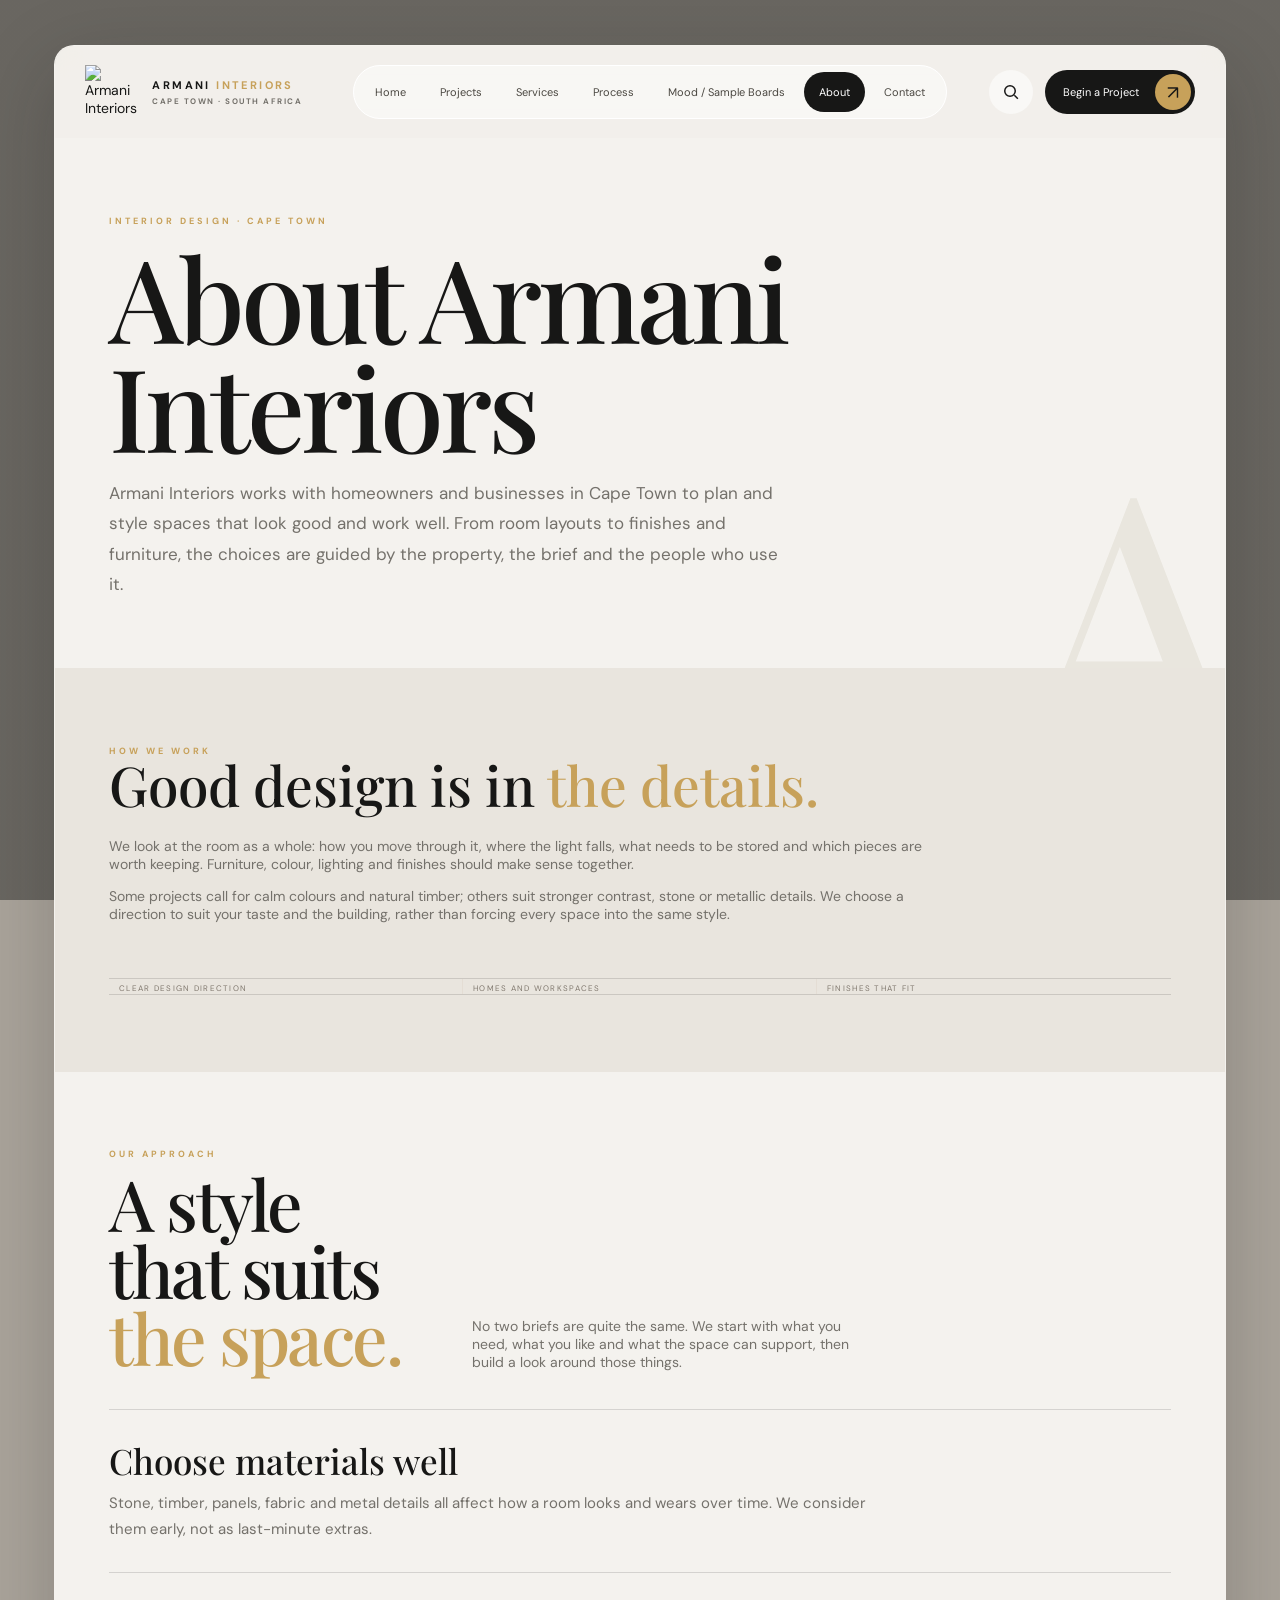
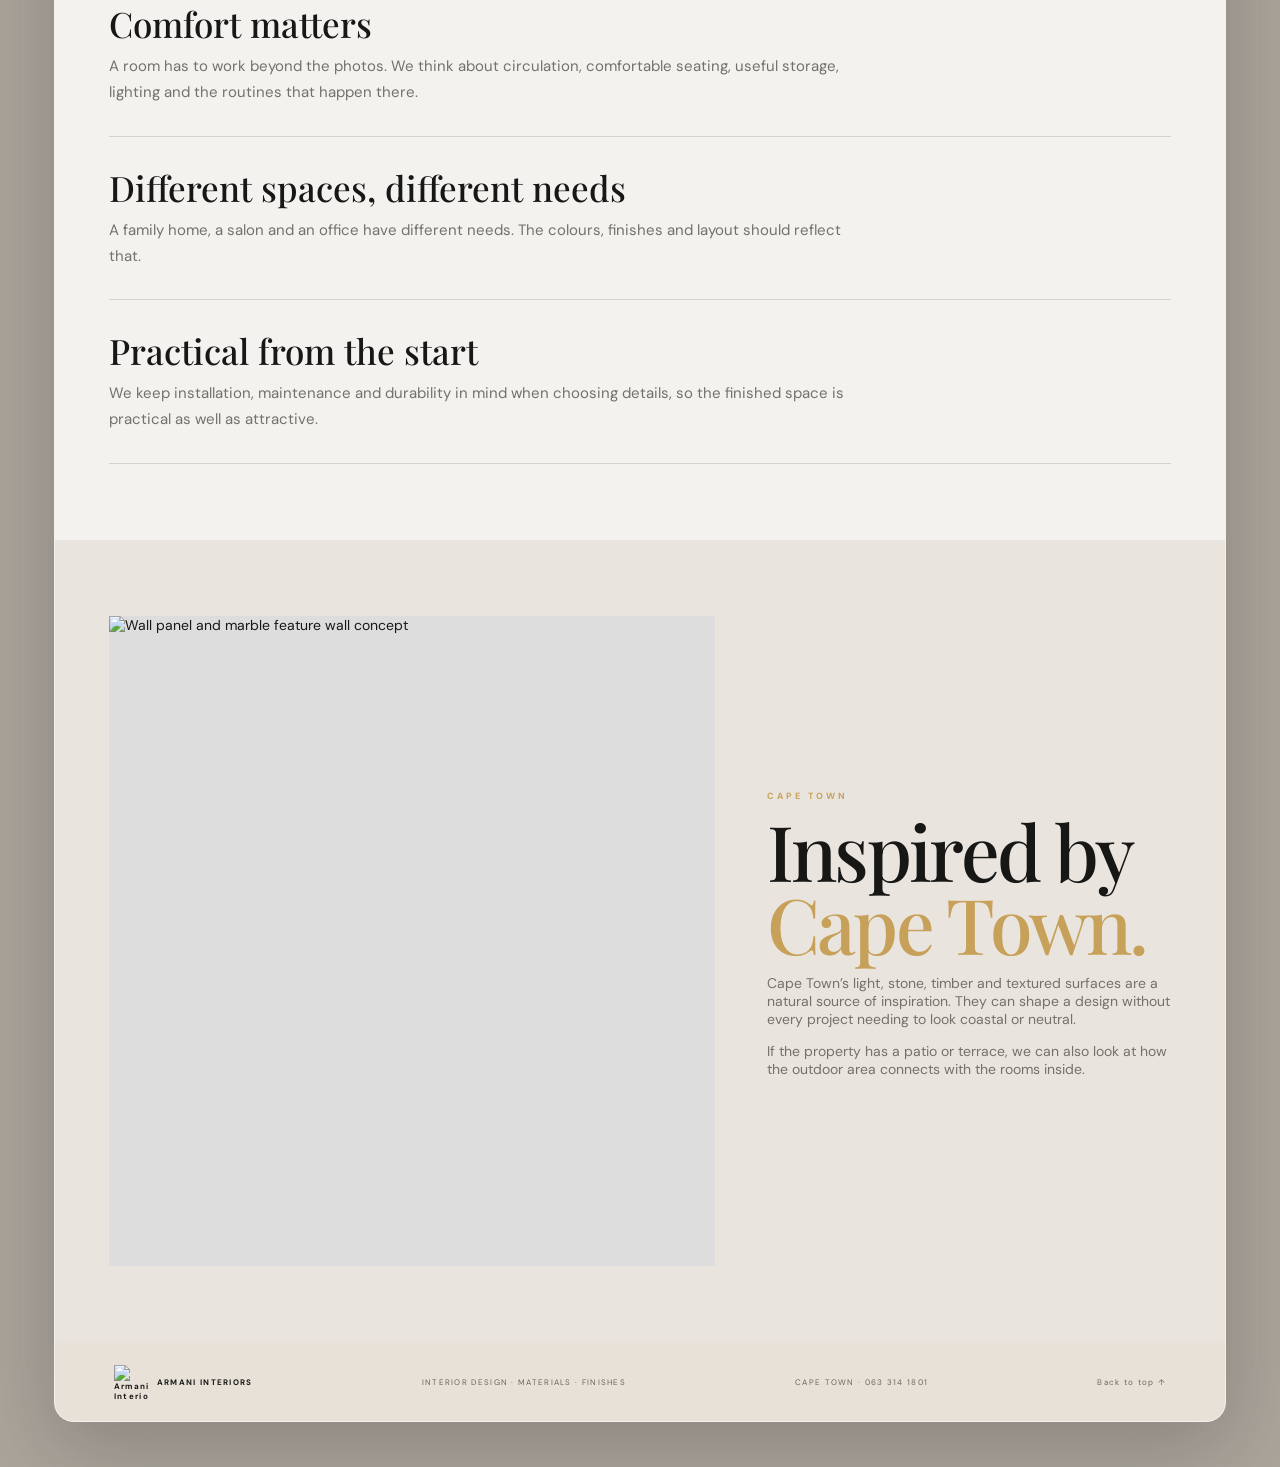
==== commit 35db8add: "Add files via upload" ====
--- a/about.html
+++ b/about.html
@@ -1,3 +1,3 @@
 <!doctype html><html lang="en"><head><meta charset="utf-8"><meta name="viewport" content="width=device-width,initial-scale=1"><meta name="theme-color" content="#171716">
 <link rel="stylesheet" href="styles.css"><link rel="stylesheet" href="mrl-layout.css"><link rel="icon" href="assets/armani-logo-gold.png">
-<title>About | Armani Interiors</title><meta name="description" content="Meet Armani Interiors, working with Cape Town homeowners and businesses on interior design, styling and finishes."></head><body><div class="backdrop" aria-hidden="true"></div><div class="site-shell" id="top"><header class="topbar"><a class="brand" href="index.html" aria-label="Armani Interiors home"><img src="assets/armani-logo-gold.png" alt="Armani Interiors logo"><span class="brand-name">ARMANI <b>INTERIORS</b><small>CAPE TOWN · SOUTH AFRICA</small></span></a><nav class="main-nav" id="mainNav" aria-label="Main navigation"><a class="" href="index.html">Home</a><a class="" href="portfolio.html">Projects</a><a class="" href="services.html">Services</a><a class="" href="process.html">Process</a><a class="" href="mood-boards.html">Mood / Sample Boards</a><a class="active" href="about.html">About</a><a class="" href="contact.html">Contact</a></nav><div class="top-actions"><button class="search-button" id="searchToggle" aria-label="Search" aria-expanded="false"><svg viewBox="0 0 24 24"><circle cx="10.8" cy="10.8" r="6.3"/><path d="m16 16 4.2 4.2"/></svg></button><a class="start-project" href="https://wa.me/27633141801?text=Hello%20Armani%20Interiors%2C%20I%20would%20like%20to%20discuss%20a%20project.">Begin a Project <span>↗</span></a><button class="menu-toggle" id="menuToggle" aria-label="Toggle navigation" aria-expanded="false">☰</button></div></header><main class="page-content"><section class="page-hero"><div class="wrap"><div class="eyebrow">Interior Design · Cape Town</div><h1 class="display">About Armani Interiors</h1><p>Armani Interiors works with homeowners and businesses in Cape Town to plan and style spaces that look good and work well. From room layouts to finishes and furniture, the choices are guided by the property, the brief and the people who use it.</p><div class="page-hero-image reveal"><img src="assets/IMG-20261007-WA0009.jpg" alt="Architectural interior detail with sculptural wall treatment" fetchpriority="high"></div></div><div class="ghost">A</div></section><section class="section"><div class="wrap"><div class="rich-copy reveal"><div class="eyebrow">How we work</div><h2>Good design is in <span class="gold">the details.</span></h2><p>We look at the room as a whole: how you move through it, where the light falls, what needs to be stored and which pieces are worth keeping. Furniture, colour, lighting and finishes should make sense together.</p><p>Some projects call for calm colours and natural timber; others suit stronger contrast, stone or metallic details. We choose a direction to suit your taste and the building, rather than forcing every space into the same style.</p></div><div class="stats"><div class="stat reveal"><span>Clear design direction</span></div><div class="stat reveal delay-1"><span>Homes and workspaces</span></div><div class="stat reveal delay-2"><span>Finishes that fit</span></div></div></div></section><section class="section-sm" style="background:var(--soft)"><div class="wrap"><div class="section-head reveal"><div><div class="eyebrow">Our approach</div><h2 class="display">A style that suits <span class="gold">the space.</span></h2></div><p>No two briefs are quite the same. We start with what you need, what you like and what the space can support, then build a look around those things.</p></div><div class="detail-list"><div class="detail-row reveal"><div><h3>Choose materials well</h3><p>Stone, timber, panels, fabric and metal details all affect how a room looks and wears over time. We consider them early, not as last-minute extras.</p></div></div><div class="detail-row reveal delay-1"><div><h3>Comfort matters</h3><p>A room has to work beyond the photos. We think about circulation, comfortable seating, useful storage, lighting and the routines that happen there.</p></div></div><div class="detail-row reveal delay-2"><div><h3>Different spaces, different needs</h3><p>A family home, a salon and an office have different needs. The colours, finishes and layout should reflect that.</p></div></div><div class="detail-row reveal delay-3"><div><h3>Practical from the start</h3><p>We keep installation, maintenance and durability in mind when choosing details, so the finished space is practical as well as attractive.</p></div></div></div></div></section><section class="section"><div class="wrap editorial"><div><div class="image-frame large reveal"><img src="https://images.unsplash.com/photo-1782718979452-13ae46c6f59d?auto=format&fit=crop&fm=jpg&ixlib=rb-4.1.0&q=88&w=2400" alt="Wall panel and marble feature wall concept" loading="lazy"></div></div><div class="reveal delay-1" style="align-self:center"><div class="eyebrow">Cape Town</div><h2 class="display" style="font-size:clamp(50px,6vw,86px);margin:12px 0">Inspired by <span class="gold">Cape Town.</span></h2><p style="color:var(--gray)">Cape Town’s light, stone, timber and textured surfaces are a natural source of inspiration. They can shape a design without every project needing to look coastal or neutral.</p><p style="color:var(--gray)">If the property has a patio or terrace, we can also look at how the outdoor area connects with the rooms inside.</p></div></div></section></main><script src="script.js"></script><footer><a class="footer-brand" href="index.html"><img src="assets/armani-logo-gold.png" alt="Armani Interiors logo"><span>ARMANI INTERIORS</span></a><span>INTERIOR DESIGN · MATERIALS · FINISHES</span><span>CAPE TOWN · 063 314 1801</span><a href="#top">Back to top ↑</a></footer></div><div class="search-panel" id="searchPanel" aria-hidden="true"><form id="searchForm"><label for="searchInput">Find a service or page</label><div><input id="searchInput" type="search" placeholder="Projects, services, mood boards…"><button type="submit">Go ↗</button></div></form></div><div class="toast" id="toast" role="status" aria-live="polite"></div><script src="shared-nav.js"></script></body></html>+<title>About | Armani Interiors</title><meta name="description" content="Meet Armani Interiors, working with Cape Town homeowners and businesses on interior design, styling and finishes."></head><body><div class="backdrop" aria-hidden="true"></div><div class="site-shell" id="top"><header class="topbar"><a class="brand" href="index.html" aria-label="Armani Interiors home"><img src="assets/armani-logo-gold.png" alt="Armani Interiors logo"><span class="brand-name">ARMANI <b>INTERIORS</b><small>CAPE TOWN · SOUTH AFRICA</small></span></a><nav class="main-nav" id="mainNav" aria-label="Main navigation"><a class="" href="index.html">Home</a><a class="" href="portfolio.html">Projects</a><a class="" href="services.html">Services</a><a class="" href="process.html">Process</a><a class="" href="mood-boards.html">Mood / Sample Boards</a><a class="active" href="about.html">About</a><a class="" href="contact.html">Contact</a></nav><div class="top-actions"><button class="search-button" id="searchToggle" aria-label="Search" aria-expanded="false"><svg viewBox="0 0 24 24"><circle cx="10.8" cy="10.8" r="6.3"/><path d="m16 16 4.2 4.2"/></svg></button><a class="start-project" href="https://wa.me/27633141801?text=Hello%20Armani%20Interiors%2C%20I%20would%20like%20to%20discuss%20a%20project.">Begin a Project <span>↗</span></a><button class="menu-toggle" id="menuToggle" aria-label="Toggle navigation" aria-expanded="false">☰</button></div></header><main class="page-content"><section class="page-hero"><div class="wrap"><div class="eyebrow">Interior Design · Cape Town</div><h1 class="display">About Armani Interiors</h1><p>Armani Interiors works with homeowners and businesses in Cape Town to plan and style spaces that look good and work well. From room layouts to finishes and furniture, the choices are guided by the property, the brief and the people who use it.</p></div><div class="ghost">A</div></section><section class="section"><div class="wrap"><div class="rich-copy reveal"><div class="eyebrow">How we work</div><h2>Good design is in <span class="gold">the details.</span></h2><p>We look at the room as a whole: how you move through it, where the light falls, what needs to be stored and which pieces are worth keeping. Furniture, colour, lighting and finishes should make sense together.</p><p>Some projects call for calm colours and natural timber; others suit stronger contrast, stone or metallic details. We choose a direction to suit your taste and the building, rather than forcing every space into the same style.</p></div><div class="stats"><div class="stat reveal"><span>Clear design direction</span></div><div class="stat reveal delay-1"><span>Homes and workspaces</span></div><div class="stat reveal delay-2"><span>Finishes that fit</span></div></div></div></section><section class="section-sm" style="background:var(--soft)"><div class="wrap"><div class="section-head reveal"><div><div class="eyebrow">Our approach</div><h2 class="display">A style that suits <span class="gold">the space.</span></h2></div><p>No two briefs are quite the same. We start with what you need, what you like and what the space can support, then build a look around those things.</p></div><div class="detail-list"><div class="detail-row reveal"><div><h3>Choose materials well</h3><p>Stone, timber, panels, fabric and metal details all affect how a room looks and wears over time. We consider them early, not as last-minute extras.</p></div></div><div class="detail-row reveal delay-1"><div><h3>Comfort matters</h3><p>A room has to work beyond the photos. We think about circulation, comfortable seating, useful storage, lighting and the routines that happen there.</p></div></div><div class="detail-row reveal delay-2"><div><h3>Different spaces, different needs</h3><p>A family home, a salon and an office have different needs. The colours, finishes and layout should reflect that.</p></div></div><div class="detail-row reveal delay-3"><div><h3>Practical from the start</h3><p>We keep installation, maintenance and durability in mind when choosing details, so the finished space is practical as well as attractive.</p></div></div></div></div></section><section class="section"><div class="wrap editorial"><div><div class="image-frame large reveal"><img src="https://images.unsplash.com/photo-1782718979452-13ae46c6f59d?auto=format&fit=crop&fm=jpg&ixlib=rb-4.1.0&q=88&w=2400" alt="Wall panel and marble feature wall concept" loading="lazy"></div></div><div class="reveal delay-1" style="align-self:center"><div class="eyebrow">Cape Town</div><h2 class="display" style="font-size:clamp(50px,6vw,86px);margin:12px 0">Inspired by <span class="gold">Cape Town.</span></h2><p style="color:var(--gray)">Cape Town’s light, stone, timber and textured surfaces are a natural source of inspiration. They can shape a design without every project needing to look coastal or neutral.</p><p style="color:var(--gray)">If the property has a patio or terrace, we can also look at how the outdoor area connects with the rooms inside.</p></div></div></section></main><script src="script.js"></script><footer><a class="footer-brand" href="index.html"><img src="assets/armani-logo-gold.png" alt="Armani Interiors logo"><span>ARMANI INTERIORS</span></a><span>INTERIOR DESIGN · MATERIALS · FINISHES</span><span>CAPE TOWN · 063 314 1801</span><a href="#top">Back to top ↑</a></footer></div><div class="search-panel" id="searchPanel" aria-hidden="true"><form id="searchForm"><label for="searchInput">Find a service or page</label><div><input id="searchInput" type="search" placeholder="Projects, services, mood boards…"><button type="submit">Go ↗</button></div></form></div><div class="toast" id="toast" role="status" aria-live="polite"></div><script src="shared-nav.js"></script></body></html>
--- a/styles.css
+++ b/styles.css
@@ -589,3 +589,22 @@
   .home-page .commercial-grid figure,
   .home-page .commercial-grid figure img { height: 175px; }
 }
+
+/* Portfolio conversion and compact mobile browsing refinements */
+.portfolio-card .image-frame{overflow:hidden}
+.portfolio-card img{transition:transform .7s cubic-bezier(.2,.7,.2,1),filter .4s}
+.portfolio-card:hover img{transform:scale(1.045);filter:saturate(1.05)}
+.portfolio-cta{display:flex;align-items:center;justify-content:space-between;gap:28px;margin:68px 0 12px;padding:36px 40px;background:#201f1c;border:1px solid rgba(194,157,91,.35)}
+.portfolio-cta h2{font-family:var(--serif);font-size:clamp(30px,4vw,48px);font-weight:500;line-height:1.08;margin:10px 0}
+.portfolio-cta p{color:var(--gray);max-width:540px;margin-bottom:0}
+@media(max-width:700px){
+ .portfolio-grid{grid-template-columns:repeat(2,minmax(0,1fr));gap:10px}
+ .portfolio-card,.portfolio-card:nth-child(3n+1),.portfolio-card:nth-child(3n+2),.portfolio-card:nth-child(5n){grid-column:span 1;min-width:0}
+ .portfolio-card .image-frame,.portfolio-card:nth-child(3n+1) .image-frame,.portfolio-card:nth-child(5n) .image-frame{height:clamp(155px,34vw,235px)}
+ .portfolio-overlay{padding:12px 10px;transform:none;background:linear-gradient(transparent,rgba(0,0,0,.82))}
+ .portfolio-overlay small{font-size:8px;letter-spacing:.08em}
+ .portfolio-overlay h3{font-size:clamp(13px,3.3vw,17px);line-height:1.12;margin:5px 0 0}
+ .portfolio-cta{display:flex;flex-direction:column;align-items:flex-start;margin:38px 0 0;padding:24px 20px;gap:20px}
+ .portfolio-cta .start-project{width:100%;justify-content:center}
+ .page-hero-image{height:32vh;min-height:230px;margin-top:28px}
+}
--- a/mrl-layout.css
+++ b/mrl-layout.css
@@ -1 +1,12 @@
-@import url('https://fonts.googleapis.com/css2?family=DM+Sans:wght@400;500;600;700&family=Playfair+Display:wght@400;500&display=swap');:root{--ink:#171716;--gold:#c7a15a;--gold2:#e1c07b;--paper:#f4f2ee;--cream:#e9e5de;--muted:#74716b;--line:rgba(23,23,22,.14);--serif:'Playfair Display',Georgia,serif;--sans:'DM Sans',Arial,sans-serif}*{box-sizing:border-box}html{scroll-behavior:smooth}body{margin:0;background:#aaa49b;color:var(--ink);font:14px var(--sans)}a{color:inherit;text-decoration:none}.backdrop{position:fixed;inset:0;background:linear-gradient(#17171670,#17171670),url('assets/IMG-20261007-WA0004.jpg') center/cover;filter:saturate(.5);z-index:-2}.site-shell{position:relative;width:min(1440px,calc(100% - 8.5vw));margin:5vh auto;background:var(--cream);border:1px solid #ffffff80;border-radius:20px;overflow:hidden;box-shadow:0 24px 80px #17171638}.topbar{height:92px;display:flex;align-items:center;justify-content:space-between;padding:0 30px;position:relative;z-index:5;background:#f4f2eece;backdrop-filter:blur(20px);gap:16px}.brand{display:flex;align-items:center;gap:12px;min-width:225px}.brand img{width:55px;height:55px;object-fit:contain}.brand-name{font-size:11px;letter-spacing:2.4px;font-weight:700;white-space:nowrap}.brand-name b{color:var(--gold);font-weight:700}.brand-name small{display:block;font-size:8px;letter-spacing:1.5px;color:var(--muted);margin-top:4px}.main-nav{display:flex;align-items:center;gap:4px;padding:6px;background:#ffffff70;border:1px solid #fff;border-radius:40px}.main-nav a{color:#4b4842;padding:13px 15px;border-radius:28px;font-size:11px;transition:.25s}.main-nav a:hover,.main-nav a.active{background:var(--ink);color:#fff}.top-actions{display:flex;align-items:center;gap:12px}.search-button,.menu-toggle{width:44px;height:44px;border:0;background:#ffffff85;border-radius:50%;display:grid;place-items:center;cursor:pointer;color:var(--ink)}.search-button svg{width:20px;fill:none;stroke:currentColor;stroke-width:1.8}.start-project{display:flex;align-items:center;gap:16px;background:var(--ink);color:#fff;border-radius:40px;padding:4px 4px 4px 18px;font-size:11px;white-space:nowrap}.start-project span{background:var(--gold);color:var(--ink);width:36px;height:36px;border-radius:50%;display:grid;place-items:center;font-size:19px}.menu-toggle{display:none}.hero{height:min(660px,61vw);min-height:530px;position:relative;overflow:hidden;background:#292723}.hero-image{position:absolute;inset:0;background:url('assets/IMG-20261007-WA0004.jpg') center 52%/cover;transform:scale(1.01);animation:reveal 1.1s ease-out both}.hero-wash{position:absolute;inset:0;background:linear-gradient(90deg,#171716ed 0%,#171716bf 30%,#17171638 59%,#17171605 100%),linear-gradient(0deg,#17171666,transparent 32%)}.hero-copy{position:absolute;left:12%;top:11%;z-index:1;max-width:620px;color:#fff}.eyebrow{font-size:9px;letter-spacing:3px;font-weight:700;color:var(--gold);display:flex;align-items:center;gap:12px}.eyebrow i{display:inline-block;width:14px;height:1px;background:var(--gold)}.hero h1{font-family:var(--serif);font-weight:400;font-size:clamp(62px,6.4vw,100px);line-height:.98;letter-spacing:-3px;margin:25px 0 18px}.hero h1 em,.below-content h2 em,.mood-strip h2 em,.contact-band h2 em{font-style:normal;color:var(--gold)}.hero-description{font-size:14px;line-height:1.8;color:#e4e0d8;max-width:390px;margin:0 0 25px}.hero-ctas{display:flex;align-items:center;gap:22px}.pill-button{display:inline-flex;align-items:center;gap:24px;background:var(--gold);color:var(--ink);border-radius:40px;padding:15px 20px 15px 25px;font-size:11px;font-weight:700;transition:transform .25s,background .25s}.pill-button:hover{transform:translateY(-3px);background:var(--gold2)}.pill-button span{font-size:18px}.showreel{display:flex;align-items:center;gap:11px;color:#fff;font-size:11px}.play-button{width:43px;height:43px;border:1px solid #ffffff80;border-radius:50%;display:grid;place-items:center;color:var(--gold);font-size:17px}.hero-mantra{position:absolute;right:5%;top:17%;z-index:1;color:#fff;font-size:9px;line-height:2.2;letter-spacing:2px;border-left:1px solid var(--gold);padding-left:13px}.image-caption{position:absolute;right:5%;bottom:7%;display:flex;align-items:center;gap:10px;color:#fff;font-size:9px;letter-spacing:1.8px}.caption-line{display:block;width:34px;height:1px;background:var(--gold)}.side-rail{position:absolute;z-index:3;left:22px;top:180px;width:57px;padding:10px 0;border-radius:35px;background:#f4f2eee8;display:flex;align-items:center;flex-direction:column;gap:8px;box-shadow:0 10px 30px #17171624}.rail-icon{width:38px;height:38px;border-radius:50%;display:grid;place-items:center;font-size:19px;color:#5b574f;transition:.2s}.rail-icon:hover,.rail-icon.selected{background:var(--ink);color:var(--gold)}.rail-thumb{width:40px;height:40px;border-radius:50%;background:url('assets/armani-media-wall.png') center/cover;border:2px solid var(--gold)}.watch-link{display:flex;flex-direction:column;align-items:center;gap:5px;text-align:center;font-size:8px;line-height:1.4;color:#555047;margin:4px 0}.play-small{color:var(--gold);font-size:17px}.bottom-dock{position:relative;z-index:2;margin:-3px 4.5% 0 10%;padding:0 0 0;display:grid;grid-template-columns:1.24fr 1fr .56fr;gap:14px;align-items:stretch}.featured-card,.stats-card{background:#f8f6f1;border:1px solid #fff;border-radius:29px;box-shadow:0 14px 40px #1717160b}.featured-card{padding:14px;display:grid;grid-template-columns:43% 1fr;gap:17px;min-height:220px}.featured-photo{border-radius:22px;min-height:190px;background:url('assets/portfolio-bedroom-fluted-detail.png') center/cover;transition:background-image .25s}.featured-info{position:relative;padding:4px 5px 37px 0}.mini-label{font-size:8px;letter-spacing:1.8px;font-weight:700;margin:0 0 19px;display:flex;justify-content:space-between;color:#655f55;gap:8px}.mini-label span{font-size:9px;white-space:nowrap;color:var(--gold)}.featured-info h2{font-family:var(--serif);font-size:19px;font-weight:400;margin:0 0 9px}.featured-info>p:not(.mini-label){font-size:10px;line-height:1.6;color:#79736b;max-width:210px;margin:0 0 9px}.text-link{font-size:10px;color:#39352f;font-weight:700}.text-link span{margin-left:8px;font-size:15px;color:var(--gold)}.slider-controls{position:absolute;bottom:0;left:0;right:0;display:flex;align-items:center;gap:7px}.slider-track{display:flex;gap:5px;margin-right:auto}.slider-track i{display:block;width:12px;height:3px;border-radius:3px;background:#d4ccc1}.slider-track i.active{background:var(--gold);width:20px}.slider-controls button{border:0;background:#e8e2da;color:#5c554c;border-radius:50%;height:34px;width:34px;cursor:pointer;font-size:17px}.slider-controls button.next{background:var(--ink);color:var(--gold)}.stats-card{display:flex;justify-content:space-around;align-items:center;padding:20px 9px;min-height:160px;gap:4px}.stat{display:flex;flex-direction:column;align-items:flex-start;min-width:0;flex:1;padding:0 10px;border-right:1px solid #e4ddd4}.stat:last-child{border:0}.stat-icon{color:var(--gold);font-size:23px;margin-bottom:10px}.stat strong{font-family:var(--serif);font-size:20px;font-weight:400}.stat>span:last-child{font-size:8px;color:#81796f;line-height:1.4;margin-top:4px}.vision-card{background:var(--ink);color:#fff;border-radius:31px;padding:19px 20px;min-height:210px;box-shadow:0 14px 35px #17171625}.vision-top{display:flex;justify-content:space-between;align-items:center;margin-bottom:17px}.vision-thumb{width:46px;height:46px;border-radius:50%;background:url('assets/IMG-20261007-WA0008.jpg') center/cover;border:2px solid #4b4b42}.round-arrow{width:37px;height:37px;background:var(--gold);color:var(--ink);border-radius:50%;display:grid;place-items:center;font-size:20px}.vision-card h2{font-family:var(--serif);font-size:20px;line-height:1.2;font-weight:400;margin:0 0 9px}.vision-card p{font-size:10px;line-height:1.6;color:#c5c1b8;margin:0 0 17px}.vision-line{height:2px;width:100%;display:block;background:#4c4c43}.vision-line span{height:2px;width:42%;display:block;background:var(--gold)}.below-content{padding:105px 13% 90px;background:var(--paper)}.below-content h2,.mood-strip h2,.contact-band h2{font-family:var(--serif);font-weight:400;font-size:clamp(42px,5vw,70px);line-height:1.05;letter-spacing:-1.5px;margin:22px 0}.below-content>p:not(.eyebrow),.mood-strip p:not(.eyebrow){max-width:520px;color:#716b62;line-height:1.8;margin-bottom:24px}.service-links{display:grid;grid-template-columns:repeat(2,minmax(0,1fr));max-width:780px;margin:28px 0 30px;border-top:1px solid var(--line)}.service-links a{padding:18px 5px;border-bottom:1px solid var(--line);font-size:12px;display:flex;justify-content:space-between;gap:10px}.service-links a span{color:var(--gold)}.mood-strip{display:grid;grid-template-columns:1fr .8fr;gap:8%;align-items:center;padding:70px 10%;background:#e8e3db}.mood-strip h2{font-size:clamp(38px,4.3vw,60px)}.mood-image{height:330px;overflow:hidden;border-radius:26px}.mood-image img{width:100%;height:100%;object-fit:cover;transition:transform .5s}.mood-image:hover img{transform:scale(1.04)}.contact-band{display:flex;align-items:center;justify-content:space-between;gap:25px;padding:60px 10%;background:var(--ink);color:#fff}.contact-band h2{font-size:clamp(35px,4vw,55px);max-width:650px;margin-bottom:0}.contact-band .pill-button{flex-shrink:0}footer{display:flex;align-items:center;justify-content:space-between;gap:15px;padding:22px 5%;font-size:8px;letter-spacing:1.3px;color:#6b655c;background:#e8e1d8}footer a{color:inherit}.footer-brand{display:flex;align-items:center;gap:9px;font-weight:700;color:var(--ink)}.footer-brand img{width:34px;height:34px;object-fit:contain}.search-panel{position:fixed;z-index:10;top:25px;right:5vw;width:min(440px,90vw);padding:25px;background:#f7f3ed;border-radius:22px;box-shadow:0 20px 70px #17171666;opacity:0;visibility:hidden;transform:translateY(-10px);transition:.25s}.search-panel.open{opacity:1;visibility:visible;transform:translateY(0)}.search-panel label{display:block;font-size:12px;margin-bottom:12px}.search-panel form div{display:flex;gap:8px}.search-panel input{min-width:0;flex:1;border:1px solid #d9d0c5;background:#fffaf4;border-radius:12px;padding:13px;font:inherit}.search-panel button{border:0;background:var(--ink);color:var(--gold);border-radius:12px;padding:0 15px;cursor:pointer}.toast{position:fixed;bottom:25px;left:50%;transform:translate(-50%,20px);opacity:0;pointer-events:none;background:#22221e;color:#fff;padding:13px 20px;border-radius:30px;font-size:12px;transition:.25s;z-index:20}.toast.show{opacity:1;transform:translate(-50%,0)}@keyframes reveal{from{opacity:.4;transform:scale(1.06)}to{opacity:1;transform:scale(1.01)}}@media(min-width:1500px){.hero{height:660px}.bottom-dock{margin-left:10%;grid-template-columns:1.24fr 1fr .56fr}}@media(max-width:1150px){.site-shell{width:calc(100% - 32px);margin:22px auto}.topbar{padding:0 18px;height:80px}.brand{min-width:auto}.brand img{width:45px;height:45px}.brand-name{letter-spacing:1.5px}.main-nav a{padding:11px 10px;font-size:10px}.top-actions{gap:7px}.start-project{gap:10px;padding-left:13px}.hero{min-height:500px}.hero-copy{left:12%;top:10%}.side-rail{left:10px;width:48px}.rail-icon{width:34px;height:34px}.bottom-dock{margin-left:7%;grid-template-columns:1.2fr 1fr;gap:12px}.vision-card{display:none}.stats-card{min-height:160px}}@media(max-width:760px){body{background:#d2c8bc}.site-shell{width:calc(100% - 14px);margin:7px auto;border-radius:15px}.topbar{height:70px;padding:0 12px;gap:8px}.brand{gap:6px}.brand img{width:39px;height:39px}.brand-name{font-size:9px;letter-spacing:1.3px}.brand-name small{font-size:7px;letter-spacing:.8px}.main-nav{display:none;position:absolute;top:62px;left:10px;right:10px;padding:9px;border-radius:20px;flex-direction:column;align-items:stretch;background:#f5f2ec;box-shadow:0 12px 25px #342b201b}.main-nav.open{display:flex}.main-nav a{text-align:center;font-size:12px}.top-actions{gap:5px}.search-button{width:34px;height:34px}.start-project{font-size:9px;gap:6px;padding:3px 3px 3px 9px}.start-project span{width:29px;height:29px;font-size:15px}.menu-toggle{display:grid;width:33px;height:33px;font-size:15px;background:transparent}.hero{min-height:590px;height:calc(100svh - 84px);max-height:740px}.hero-image{background-position:58% center}.hero-wash{background:linear-gradient(90deg,#171716e8,#171716a8 58%,#17171622),linear-gradient(0deg,#17171666,transparent 35%)}.hero-copy{left:7%;right:6%;top:11%}.eyebrow{font-size:7px;letter-spacing:1.8px;gap:7px;flex-wrap:wrap}.eyebrow i{width:8px}.hero h1{font-size:clamp(55px,13.5vw,78px);letter-spacing:-2px;margin:24px 0 16px}.hero-description{font-size:12px;max-width:280px}.hero-ctas{align-items:flex-start;flex-direction:column;gap:13px}.pill-button{padding:13px 18px;font-size:10px}.play-button{width:37px;height:37px}.hero-mantra{top:auto;bottom:17%;right:6%;font-size:7px;line-height:1.8;padding-left:9px}.image-caption{right:6%;bottom:7%;font-size:7px;letter-spacing:1px}.side-rail{top:auto;bottom:14px;left:50%;transform:translateX(-50%);width:auto;height:48px;padding:4px 7px;border-radius:30px;flex-direction:row;gap:2px;background:#f4f2eeeF}.rail-icon{width:32px;height:32px;font-size:16px}.rail-thumb,.watch-link{display:none}.bottom-dock{margin:0;padding:12px;display:flex;flex-direction:column;gap:11px;background:var(--cream)}.featured-card{grid-template-columns:37% 1fr;gap:12px;padding:10px;border-radius:23px;min-height:175px}.featured-photo{min-height:155px;border-radius:16px}.featured-info{padding:2px 2px 34px 0}.mini-label{font-size:7px;letter-spacing:1px;margin-bottom:15px}.mini-label span{font-size:8px}.featured-info h2{font-size:16px}.featured-info>p:not(.mini-label){font-size:9px;line-height:1.45}.text-link{font-size:9px}.slider-controls button{height:28px;width:28px;font-size:14px}.stats-card{min-height:112px;padding:14px 4px;border-radius:23px}.stat{padding:0 8px}.stat-icon{font-size:18px;margin-bottom:5px}.stat strong{font-size:17px}.stat>span:last-child{font-size:7px}.vision-card{display:block;min-height:auto;border-radius:23px;padding:17px}.vision-top{margin-bottom:10px}.vision-card h2{font-size:18px}.vision-card h2 br{display:none}.vision-card p{margin-bottom:12px}.below-content{padding:65px 7%}.below-content h2{font-size:45px}.service-links{grid-template-columns:1fr}.service-links a{padding:14px 2px}.mood-strip{grid-template-columns:1fr;padding:48px 7%;gap:24px}.mood-strip h2{font-size:43px}.mood-image{height:230px;border-radius:20px}.contact-band{padding:42px 7%;align-items:flex-start;flex-direction:column}.contact-band h2{font-size:39px}footer{padding:18px 6%;flex-wrap:wrap;font-size:7px;letter-spacing:.8px}footer>span:nth-of-type(1){display:none}}@media(max-width:390px){.brand-name{letter-spacing:.7px}.topbar{padding:0 8px}.brand img{width:34px;height:34px}.top-actions{gap:3px}.search-button{width:30px;height:30px}.start-project{padding-left:7px}.hero h1{font-size:53px}.featured-card{grid-template-columns:34% 1fr;gap:9px}.mini-label{letter-spacing:.5px}.stat{padding:0 6px}}@media(prefers-reduced-motion:reduce){*,*::before,*::after{scroll-behavior:auto!important;animation:none!important;transition:none!important}}+@import url('https://fonts.googleapis.com/css2?family=DM+Sans:wght@400;500;600;700&family=Playfair+Display:wght@400;500&display=swap');:root{--ink:#171716;--gold:#c7a15a;--gold2:#e1c07b;--paper:#f4f2ee;--cream:#e9e5de;--muted:#74716b;--line:rgba(23,23,22,.14);--serif:'Playfair Display',Georgia,serif;--sans:'DM Sans',Arial,sans-serif}*{box-sizing:border-box}html{scroll-behavior:smooth}body{margin:0;background:#aaa49b;color:var(--ink);font:14px var(--sans)}a{color:inherit;text-decoration:none}.backdrop{position:fixed;inset:0;background:linear-gradient(#17171670,#17171670),url('assets/IMG-20261007-WA0004.jpg') center/cover;filter:saturate(.5);z-index:-2}.site-shell{position:relative;width:min(1440px,calc(100% - 8.5vw));margin:5vh auto;background:var(--cream);border:1px solid #ffffff80;border-radius:20px;overflow:hidden;box-shadow:0 24px 80px #17171638}.topbar{height:92px;display:flex;align-items:center;justify-content:space-between;padding:0 30px;position:relative;z-index:5;background:#f4f2eece;backdrop-filter:blur(20px);gap:16px}.brand{display:flex;align-items:center;gap:12px;min-width:225px}.brand img{width:55px;height:55px;object-fit:contain}.brand-name{font-size:11px;letter-spacing:2.4px;font-weight:700;white-space:nowrap}.brand-name b{color:var(--gold);font-weight:700}.brand-name small{display:block;font-size:8px;letter-spacing:1.5px;color:var(--muted);margin-top:4px}.main-nav{display:flex;align-items:center;gap:4px;padding:6px;background:#ffffff70;border:1px solid #fff;border-radius:40px}.main-nav a{color:#4b4842;padding:13px 15px;border-radius:28px;font-size:11px;transition:.25s}.main-nav a:hover,.main-nav a.active{background:var(--ink);color:#fff}.top-actions{display:flex;align-items:center;gap:12px}.search-button,.menu-toggle{width:44px;height:44px;border:0;background:#ffffff85;border-radius:50%;display:grid;place-items:center;cursor:pointer;color:var(--ink)}.search-button svg{width:20px;fill:none;stroke:currentColor;stroke-width:1.8}.start-project{display:flex;align-items:center;gap:16px;background:var(--ink);color:#fff;border-radius:40px;padding:4px 4px 4px 18px;font-size:11px;white-space:nowrap}.start-project span{background:var(--gold);color:var(--ink);width:36px;height:36px;border-radius:50%;display:grid;place-items:center;font-size:19px}.menu-toggle{display:none}.hero{height:min(660px,61vw);min-height:530px;position:relative;overflow:hidden;background:#292723}.hero-image{position:absolute;inset:0;background:url('assets/IMG-20261007-WA0004.jpg') center 52%/cover;transform:scale(1.01);animation:reveal 1.1s ease-out both}.hero-wash{position:absolute;inset:0;background:linear-gradient(90deg,#171716ed 0%,#171716bf 30%,#17171638 59%,#17171605 100%),linear-gradient(0deg,#17171666,transparent 32%)}.hero-copy{position:absolute;left:12%;top:11%;z-index:1;max-width:620px;color:#fff}.eyebrow{font-size:9px;letter-spacing:3px;font-weight:700;color:var(--gold);display:flex;align-items:center;gap:12px}.eyebrow i{display:inline-block;width:14px;height:1px;background:var(--gold)}.hero h1{font-family:var(--serif);font-weight:400;font-size:clamp(62px,6.4vw,100px);line-height:.98;letter-spacing:-3px;margin:25px 0 18px}.hero h1 em,.below-content h2 em,.mood-strip h2 em,.contact-band h2 em{font-style:normal;color:var(--gold)}.hero-description{font-size:14px;line-height:1.8;color:#e4e0d8;max-width:390px;margin:0 0 25px}.hero-ctas{display:flex;align-items:center;gap:22px}.pill-button{display:inline-flex;align-items:center;gap:24px;background:var(--gold);color:var(--ink);border-radius:40px;padding:15px 20px 15px 25px;font-size:11px;font-weight:700;transition:transform .25s,background .25s}.pill-button:hover{transform:translateY(-3px);background:var(--gold2)}.pill-button span{font-size:18px}.showreel{display:flex;align-items:center;gap:11px;color:#fff;font-size:11px}.play-button{width:43px;height:43px;border:1px solid #ffffff80;border-radius:50%;display:grid;place-items:center;color:var(--gold);font-size:17px}.hero-mantra{position:absolute;right:5%;top:17%;z-index:1;color:#fff;font-size:9px;line-height:2.2;letter-spacing:2px;border-left:1px solid var(--gold);padding-left:13px}.image-caption{position:absolute;right:5%;bottom:7%;display:flex;align-items:center;gap:10px;color:#fff;font-size:9px;letter-spacing:1.8px}.caption-line{display:block;width:34px;height:1px;background:var(--gold)}.side-rail{position:absolute;z-index:3;left:22px;top:180px;width:57px;padding:10px 0;border-radius:35px;background:#f4f2eee8;display:flex;align-items:center;flex-direction:column;gap:8px;box-shadow:0 10px 30px #17171624}.rail-icon{width:38px;height:38px;border-radius:50%;display:grid;place-items:center;font-size:19px;color:#5b574f;transition:.2s}.rail-icon:hover,.rail-icon.selected{background:var(--ink);color:var(--gold)}.rail-thumb{width:40px;height:40px;border-radius:50%;background:url('assets/armani-media-wall.png') center/cover;border:2px solid var(--gold)}.watch-link{display:flex;flex-direction:column;align-items:center;gap:5px;text-align:center;font-size:8px;line-height:1.4;color:#555047;margin:4px 0}.play-small{color:var(--gold);font-size:17px}.bottom-dock{position:relative;z-index:2;margin:-3px 4.5% 0 10%;padding:0 0 0;display:grid;grid-template-columns:1.24fr 1fr .56fr;gap:14px;align-items:stretch}.featured-card,.stats-card{background:#f8f6f1;border:1px solid #fff;border-radius:29px;box-shadow:0 14px 40px #1717160b}.featured-card{padding:14px;display:grid;grid-template-columns:43% 1fr;gap:17px;min-height:220px}.featured-photo{border-radius:22px;min-height:190px;background:url('assets/portfolio-bedroom-fluted-detail.png') center/cover;transition:background-image .25s}.featured-info{position:relative;padding:4px 5px 37px 0}.mini-label{font-size:8px;letter-spacing:1.8px;font-weight:700;margin:0 0 19px;display:flex;justify-content:space-between;color:#655f55;gap:8px}.mini-label span{font-size:9px;white-space:nowrap;color:var(--gold)}.featured-info h2{font-family:var(--serif);font-size:19px;font-weight:400;margin:0 0 9px}.featured-info>p:not(.mini-label){font-size:10px;line-height:1.6;color:#79736b;max-width:210px;margin:0 0 9px}.text-link{font-size:10px;color:#39352f;font-weight:700}.text-link span{margin-left:8px;font-size:15px;color:var(--gold)}.slider-controls{position:absolute;bottom:0;left:0;right:0;display:flex;align-items:center;gap:7px}.slider-track{display:flex;gap:5px;margin-right:auto}.slider-track i{display:block;width:12px;height:3px;border-radius:3px;background:#d4ccc1}.slider-track i.active{background:var(--gold);width:20px}.slider-controls button{border:0;background:#e8e2da;color:#5c554c;border-radius:50%;height:34px;width:34px;cursor:pointer;font-size:17px}.slider-controls button.next{background:var(--ink);color:var(--gold)}.stats-card{display:flex;justify-content:space-around;align-items:center;padding:20px 9px;min-height:160px;gap:4px}.stat{display:flex;flex-direction:column;align-items:flex-start;min-width:0;flex:1;padding:0 10px;border-right:1px solid #e4ddd4}.stat:last-child{border:0}.stat-icon{color:var(--gold);font-size:23px;margin-bottom:10px}.stat strong{font-family:var(--serif);font-size:20px;font-weight:400}.stat>span:last-child{font-size:8px;color:#81796f;line-height:1.4;margin-top:4px}.vision-card{background:var(--ink);color:#fff;border-radius:31px;padding:19px 20px;min-height:210px;box-shadow:0 14px 35px #17171625}.vision-top{display:flex;justify-content:space-between;align-items:center;margin-bottom:17px}.vision-thumb{width:46px;height:46px;border-radius:50%;background:url('assets/IMG-20261007-WA0008.jpg') center/cover;border:2px solid #4b4b42}.round-arrow{width:37px;height:37px;background:var(--gold);color:var(--ink);border-radius:50%;display:grid;place-items:center;font-size:20px}.vision-card h2{font-family:var(--serif);font-size:20px;line-height:1.2;font-weight:400;margin:0 0 9px}.vision-card p{font-size:10px;line-height:1.6;color:#c5c1b8;margin:0 0 17px}.vision-line{height:2px;width:100%;display:block;background:#4c4c43}.vision-line span{height:2px;width:42%;display:block;background:var(--gold)}.below-content{padding:105px 13% 90px;background:var(--paper)}.below-content h2,.mood-strip h2,.contact-band h2{font-family:var(--serif);font-weight:400;font-size:clamp(42px,5vw,70px);line-height:1.05;letter-spacing:-1.5px;margin:22px 0}.below-content>p:not(.eyebrow),.mood-strip p:not(.eyebrow){max-width:520px;color:#716b62;line-height:1.8;margin-bottom:24px}.service-links{display:grid;grid-template-columns:repeat(2,minmax(0,1fr));max-width:780px;margin:28px 0 30px;border-top:1px solid var(--line)}.service-links a{padding:18px 5px;border-bottom:1px solid var(--line);font-size:12px;display:flex;justify-content:space-between;gap:10px}.service-links a span{color:var(--gold)}.mood-strip{display:grid;grid-template-columns:1fr .8fr;gap:8%;align-items:center;padding:70px 10%;background:#e8e3db}.mood-strip h2{font-size:clamp(38px,4.3vw,60px)}.mood-image{height:330px;overflow:hidden;border-radius:26px}.mood-image img{width:100%;height:100%;object-fit:cover;transition:transform .5s}.mood-image:hover img{transform:scale(1.04)}.contact-band{display:flex;align-items:center;justify-content:space-between;gap:25px;padding:60px 10%;background:var(--ink);color:#fff}.contact-band h2{font-size:clamp(35px,4vw,55px);max-width:650px;margin-bottom:0}.contact-band .pill-button{flex-shrink:0}footer{display:flex;align-items:center;justify-content:space-between;gap:15px;padding:22px 5%;font-size:8px;letter-spacing:1.3px;color:#6b655c;background:#e8e1d8}footer a{color:inherit}.footer-brand{display:flex;align-items:center;gap:9px;font-weight:700;color:var(--ink)}.footer-brand img{width:34px;height:34px;object-fit:contain}.search-panel{position:fixed;z-index:10;top:25px;right:5vw;width:min(440px,90vw);padding:25px;background:#f7f3ed;border-radius:22px;box-shadow:0 20px 70px #17171666;opacity:0;visibility:hidden;transform:translateY(-10px);transition:.25s}.search-panel.open{opacity:1;visibility:visible;transform:translateY(0)}.search-panel label{display:block;font-size:12px;margin-bottom:12px}.search-panel form div{display:flex;gap:8px}.search-panel input{min-width:0;flex:1;border:1px solid #d9d0c5;background:#fffaf4;border-radius:12px;padding:13px;font:inherit}.search-panel button{border:0;background:var(--ink);color:var(--gold);border-radius:12px;padding:0 15px;cursor:pointer}.toast{position:fixed;bottom:25px;left:50%;transform:translate(-50%,20px);opacity:0;pointer-events:none;background:#22221e;color:#fff;padding:13px 20px;border-radius:30px;font-size:12px;transition:.25s;z-index:20}.toast.show{opacity:1;transform:translate(-50%,0)}@keyframes reveal{from{opacity:.4;transform:scale(1.06)}to{opacity:1;transform:scale(1.01)}}@media(min-width:1500px){.hero{height:660px}.bottom-dock{margin-left:10%;grid-template-columns:1.24fr 1fr .56fr}}@media(max-width:1150px){.site-shell{width:calc(100% - 32px);margin:22px auto}.topbar{padding:0 18px;height:80px}.brand{min-width:auto}.brand img{width:45px;height:45px}.brand-name{letter-spacing:1.5px}.main-nav a{padding:11px 10px;font-size:10px}.top-actions{gap:7px}.start-project{gap:10px;padding-left:13px}.hero{min-height:500px}.hero-copy{left:12%;top:10%}.side-rail{left:10px;width:48px}.rail-icon{width:34px;height:34px}.bottom-dock{margin-left:7%;grid-template-columns:1.2fr 1fr;gap:12px}.vision-card{display:none}.stats-card{min-height:160px}}@media(max-width:760px){body{background:#d2c8bc}.site-shell{width:calc(100% - 14px);margin:7px auto;border-radius:15px}.topbar{height:70px;padding:0 12px;gap:8px}.brand{gap:6px}.brand img{width:39px;height:39px}.brand-name{font-size:9px;letter-spacing:1.3px}.brand-name small{font-size:7px;letter-spacing:.8px}.main-nav{display:none;position:absolute;top:62px;left:10px;right:10px;padding:9px;border-radius:20px;flex-direction:column;align-items:stretch;background:#f5f2ec;box-shadow:0 12px 25px #342b201b}.main-nav.open{display:flex}.main-nav a{text-align:center;font-size:12px}.top-actions{gap:5px}.search-button{width:34px;height:34px}.start-project{font-size:9px;gap:6px;padding:3px 3px 3px 9px}.start-project span{width:29px;height:29px;font-size:15px}.menu-toggle{display:grid;width:33px;height:33px;font-size:15px;background:transparent}.hero{min-height:590px;height:calc(100svh - 84px);max-height:740px}.hero-image{background-position:58% center}.hero-wash{background:linear-gradient(90deg,#171716e8,#171716a8 58%,#17171622),linear-gradient(0deg,#17171666,transparent 35%)}.hero-copy{left:7%;right:6%;top:11%}.eyebrow{font-size:7px;letter-spacing:1.8px;gap:7px;flex-wrap:wrap}.eyebrow i{width:8px}.hero h1{font-size:clamp(55px,13.5vw,78px);letter-spacing:-2px;margin:24px 0 16px}.hero-description{font-size:12px;max-width:280px}.hero-ctas{align-items:flex-start;flex-direction:column;gap:13px}.pill-button{padding:13px 18px;font-size:10px}.play-button{width:37px;height:37px}.hero-mantra{top:auto;bottom:17%;right:6%;font-size:7px;line-height:1.8;padding-left:9px}.image-caption{right:6%;bottom:7%;font-size:7px;letter-spacing:1px}.side-rail{top:auto;bottom:14px;left:50%;transform:translateX(-50%);width:auto;height:48px;padding:4px 7px;border-radius:30px;flex-direction:row;gap:2px;background:#f4f2eeeF}.rail-icon{width:32px;height:32px;font-size:16px}.rail-thumb,.watch-link{display:none}.bottom-dock{margin:0;padding:12px;display:flex;flex-direction:column;gap:11px;background:var(--cream)}.featured-card{grid-template-columns:37% 1fr;gap:12px;padding:10px;border-radius:23px;min-height:175px}.featured-photo{min-height:155px;border-radius:16px}.featured-info{padding:2px 2px 34px 0}.mini-label{font-size:7px;letter-spacing:1px;margin-bottom:15px}.mini-label span{font-size:8px}.featured-info h2{font-size:16px}.featured-info>p:not(.mini-label){font-size:9px;line-height:1.45}.text-link{font-size:9px}.slider-controls button{height:28px;width:28px;font-size:14px}.stats-card{min-height:112px;padding:14px 4px;border-radius:23px}.stat{padding:0 8px}.stat-icon{font-size:18px;margin-bottom:5px}.stat strong{font-size:17px}.stat>span:last-child{font-size:7px}.vision-card{display:block;min-height:auto;border-radius:23px;padding:17px}.vision-top{margin-bottom:10px}.vision-card h2{font-size:18px}.vision-card h2 br{display:none}.vision-card p{margin-bottom:12px}.below-content{padding:65px 7%}.below-content h2{font-size:45px}.service-links{grid-template-columns:1fr}.service-links a{padding:14px 2px}.mood-strip{grid-template-columns:1fr;padding:48px 7%;gap:24px}.mood-strip h2{font-size:43px}.mood-image{height:230px;border-radius:20px}.contact-band{padding:42px 7%;align-items:flex-start;flex-direction:column}.contact-band h2{font-size:39px}footer{padding:18px 6%;flex-wrap:wrap;font-size:7px;letter-spacing:.8px}footer>span:nth-of-type(1){display:none}}@media(max-width:390px){.brand-name{letter-spacing:.7px}.topbar{padding:0 8px}.brand img{width:34px;height:34px}.top-actions{gap:3px}.search-button{width:30px;height:30px}.start-project{padding-left:7px}.hero h1{font-size:53px}.featured-card{grid-template-columns:34% 1fr;gap:9px}.mini-label{letter-spacing:.5px}.stat{padding:0 6px}}@media(prefers-reduced-motion:reduce){*,*::before,*::after{scroll-behavior:auto!important;animation:none!important;transition:none!important}}
+/* Keep portfolio imagery compact on phones so two projects are visible at once. */
+@media(max-width:700px){
+ .portfolio-grid{display:grid;grid-template-columns:repeat(2,minmax(0,1fr));gap:10px}
+ .portfolio-card,.portfolio-card:nth-child(3n+1),.portfolio-card:nth-child(3n+2),.portfolio-card:nth-child(5n){grid-column:span 1;min-width:0}
+ .portfolio-card .image-frame,.portfolio-card:nth-child(3n+1) .image-frame,.portfolio-card:nth-child(5n) .image-frame{height:clamp(155px,34vw,235px)}
+ .portfolio-overlay{padding:12px 10px;transform:none;background:linear-gradient(transparent,rgba(0,0,0,.82))}
+ .portfolio-overlay small{font-size:8px;letter-spacing:.08em}
+ .portfolio-overlay h3{font-size:clamp(13px,3.3vw,17px);line-height:1.12;margin:5px 0 0}
+ .portfolio-cta{display:flex;flex-direction:column;align-items:flex-start;margin:38px 0 0;padding:24px 20px;gap:20px}
+ .portfolio-cta .start-project{width:100%;justify-content:center}
+}
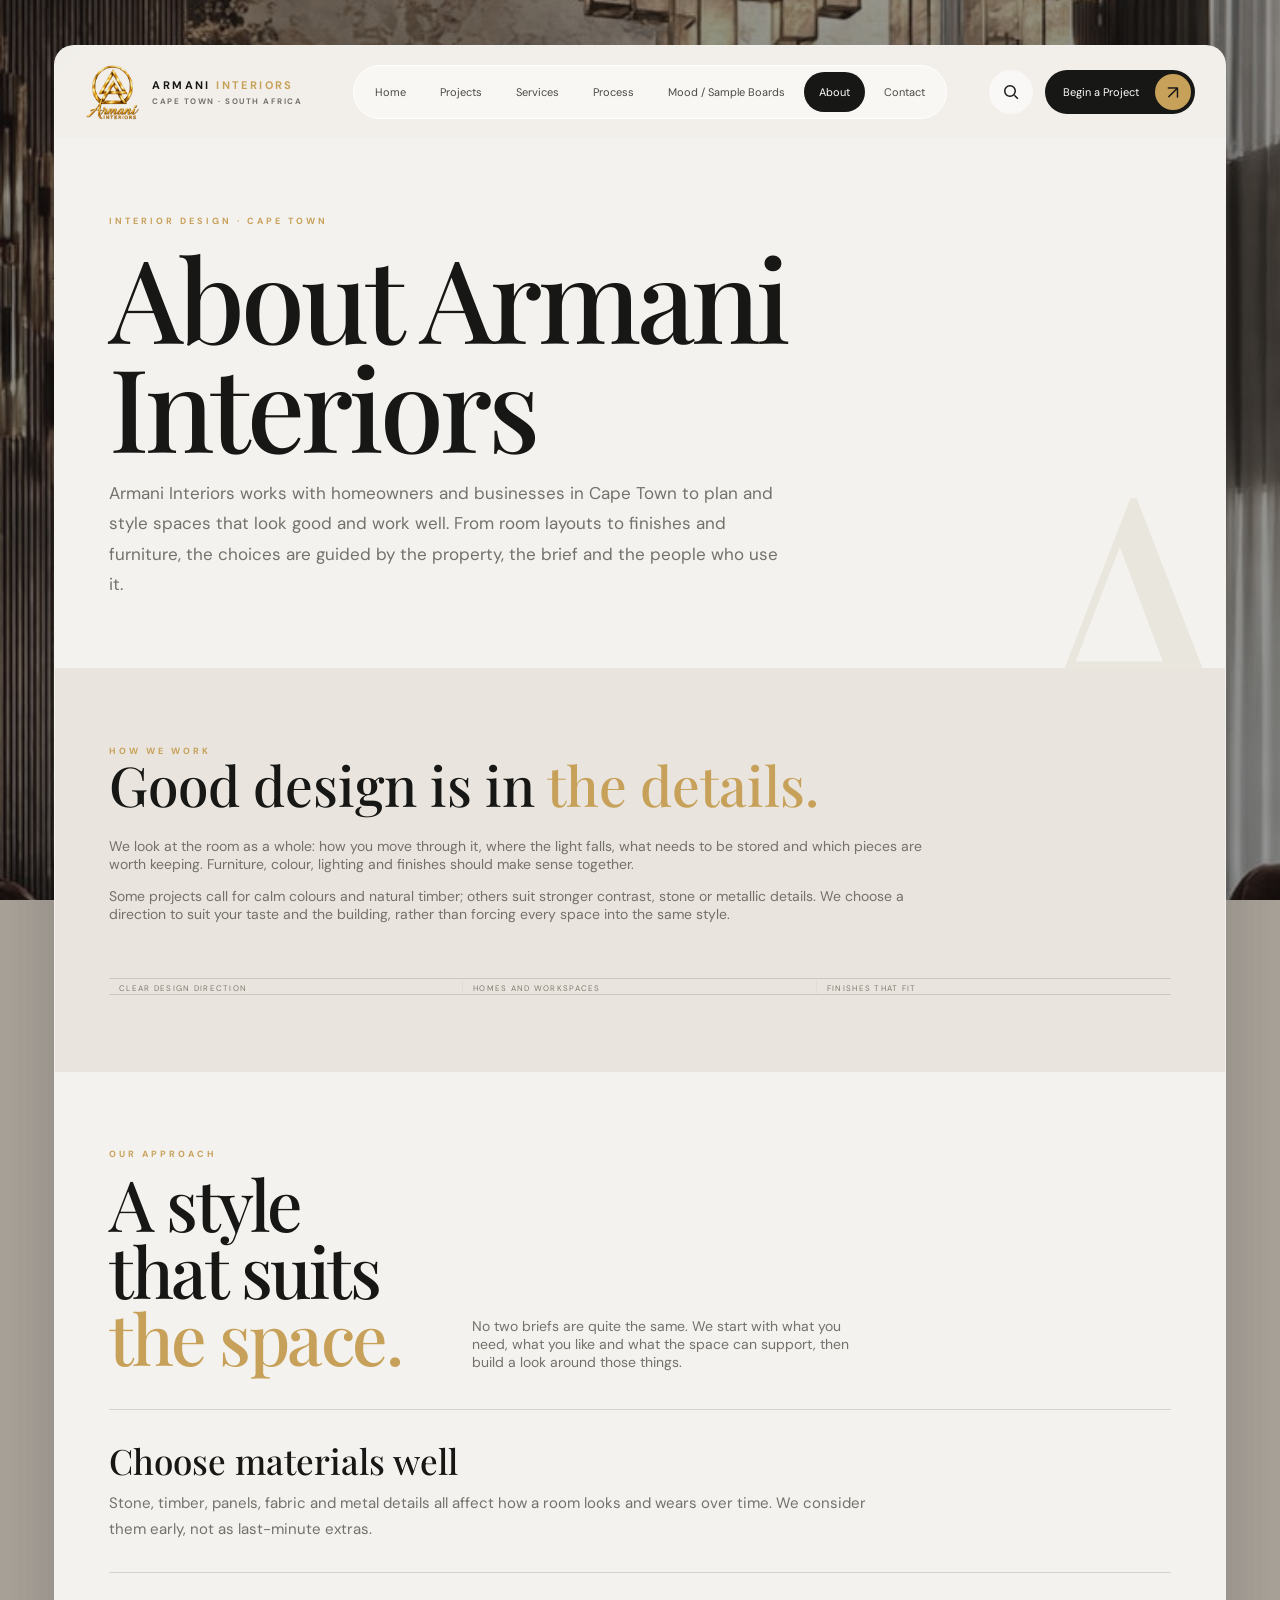
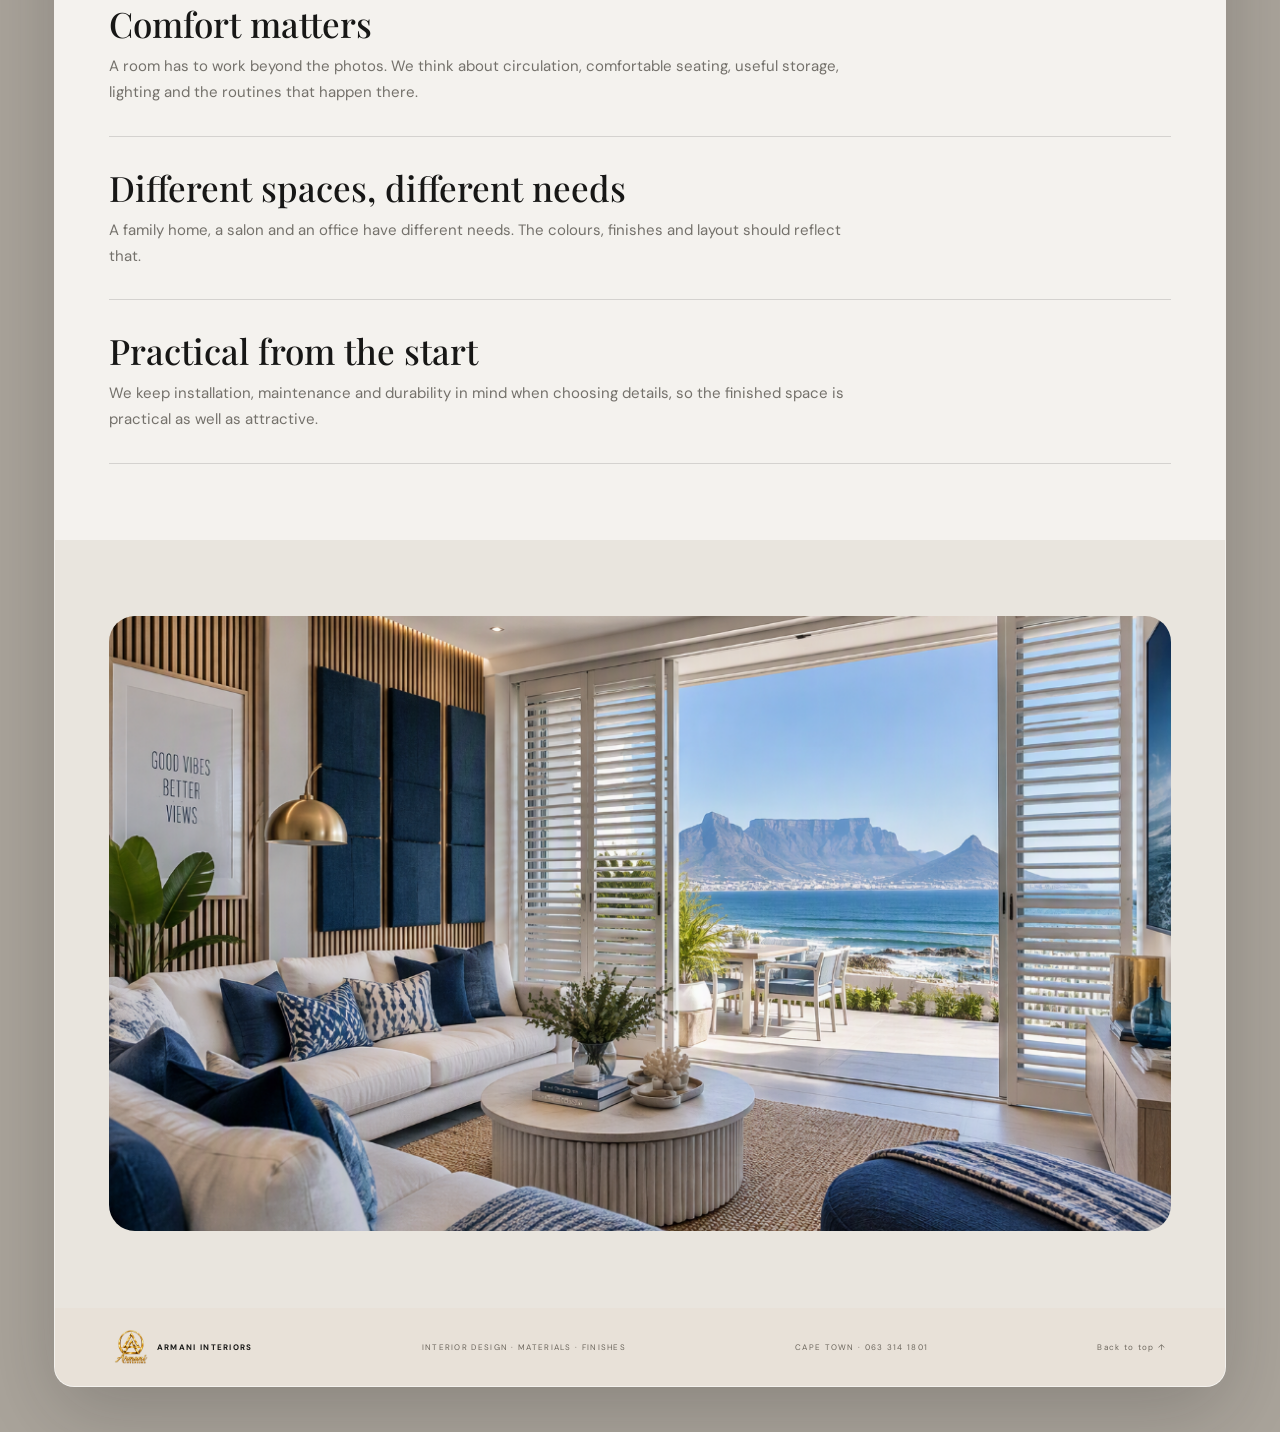
==== commit 2055bba5: "Add files via upload" ====
--- a/about.html
+++ b/about.html
@@ -1,3 +1,3 @@
 <!doctype html><html lang="en"><head><meta charset="utf-8"><meta name="viewport" content="width=device-width,initial-scale=1"><meta name="theme-color" content="#171716">
 <link rel="stylesheet" href="styles.css"><link rel="stylesheet" href="mrl-layout.css"><link rel="icon" href="assets/armani-logo-gold.png">
-<title>About | Armani Interiors</title><meta name="description" content="Meet Armani Interiors, working with Cape Town homeowners and businesses on interior design, styling and finishes."></head><body><div class="backdrop" aria-hidden="true"></div><div class="site-shell" id="top"><header class="topbar"><a class="brand" href="index.html" aria-label="Armani Interiors home"><img src="assets/armani-logo-gold.png" alt="Armani Interiors logo"><span class="brand-name">ARMANI <b>INTERIORS</b><small>CAPE TOWN · SOUTH AFRICA</small></span></a><nav class="main-nav" id="mainNav" aria-label="Main navigation"><a class="" href="index.html">Home</a><a class="" href="portfolio.html">Projects</a><a class="" href="services.html">Services</a><a class="" href="process.html">Process</a><a class="" href="mood-boards.html">Mood / Sample Boards</a><a class="active" href="about.html">About</a><a class="" href="contact.html">Contact</a></nav><div class="top-actions"><button class="search-button" id="searchToggle" aria-label="Search" aria-expanded="false"><svg viewBox="0 0 24 24"><circle cx="10.8" cy="10.8" r="6.3"/><path d="m16 16 4.2 4.2"/></svg></button><a class="start-project" href="https://wa.me/27633141801?text=Hello%20Armani%20Interiors%2C%20I%20would%20like%20to%20discuss%20a%20project.">Begin a Project <span>↗</span></a><button class="menu-toggle" id="menuToggle" aria-label="Toggle navigation" aria-expanded="false">☰</button></div></header><main class="page-content"><section class="page-hero"><div class="wrap"><div class="eyebrow">Interior Design · Cape Town</div><h1 class="display">About Armani Interiors</h1><p>Armani Interiors works with homeowners and businesses in Cape Town to plan and style spaces that look good and work well. From room layouts to finishes and furniture, the choices are guided by the property, the brief and the people who use it.</p></div><div class="ghost">A</div></section><section class="section"><div class="wrap"><div class="rich-copy reveal"><div class="eyebrow">How we work</div><h2>Good design is in <span class="gold">the details.</span></h2><p>We look at the room as a whole: how you move through it, where the light falls, what needs to be stored and which pieces are worth keeping. Furniture, colour, lighting and finishes should make sense together.</p><p>Some projects call for calm colours and natural timber; others suit stronger contrast, stone or metallic details. We choose a direction to suit your taste and the building, rather than forcing every space into the same style.</p></div><div class="stats"><div class="stat reveal"><span>Clear design direction</span></div><div class="stat reveal delay-1"><span>Homes and workspaces</span></div><div class="stat reveal delay-2"><span>Finishes that fit</span></div></div></div></section><section class="section-sm" style="background:var(--soft)"><div class="wrap"><div class="section-head reveal"><div><div class="eyebrow">Our approach</div><h2 class="display">A style that suits <span class="gold">the space.</span></h2></div><p>No two briefs are quite the same. We start with what you need, what you like and what the space can support, then build a look around those things.</p></div><div class="detail-list"><div class="detail-row reveal"><div><h3>Choose materials well</h3><p>Stone, timber, panels, fabric and metal details all affect how a room looks and wears over time. We consider them early, not as last-minute extras.</p></div></div><div class="detail-row reveal delay-1"><div><h3>Comfort matters</h3><p>A room has to work beyond the photos. We think about circulation, comfortable seating, useful storage, lighting and the routines that happen there.</p></div></div><div class="detail-row reveal delay-2"><div><h3>Different spaces, different needs</h3><p>A family home, a salon and an office have different needs. The colours, finishes and layout should reflect that.</p></div></div><div class="detail-row reveal delay-3"><div><h3>Practical from the start</h3><p>We keep installation, maintenance and durability in mind when choosing details, so the finished space is practical as well as attractive.</p></div></div></div></div></section><section class="section"><div class="wrap editorial"><div><div class="image-frame large reveal"><img src="https://images.unsplash.com/photo-1782718979452-13ae46c6f59d?auto=format&fit=crop&fm=jpg&ixlib=rb-4.1.0&q=88&w=2400" alt="Wall panel and marble feature wall concept" loading="lazy"></div></div><div class="reveal delay-1" style="align-self:center"><div class="eyebrow">Cape Town</div><h2 class="display" style="font-size:clamp(50px,6vw,86px);margin:12px 0">Inspired by <span class="gold">Cape Town.</span></h2><p style="color:var(--gray)">Cape Town’s light, stone, timber and textured surfaces are a natural source of inspiration. They can shape a design without every project needing to look coastal or neutral.</p><p style="color:var(--gray)">If the property has a patio or terrace, we can also look at how the outdoor area connects with the rooms inside.</p></div></div></section></main><script src="script.js"></script><footer><a class="footer-brand" href="index.html"><img src="assets/armani-logo-gold.png" alt="Armani Interiors logo"><span>ARMANI INTERIORS</span></a><span>INTERIOR DESIGN · MATERIALS · FINISHES</span><span>CAPE TOWN · 063 314 1801</span><a href="#top">Back to top ↑</a></footer></div><div class="search-panel" id="searchPanel" aria-hidden="true"><form id="searchForm"><label for="searchInput">Find a service or page</label><div><input id="searchInput" type="search" placeholder="Projects, services, mood boards…"><button type="submit">Go ↗</button></div></form></div><div class="toast" id="toast" role="status" aria-live="polite"></div><script src="shared-nav.js"></script></body></html>+<title>About | Armani Interiors</title><meta name="description" content="Meet Armani Interiors, working with Cape Town homeowners and businesses on interior design, styling and finishes."></head><body><div class="backdrop" aria-hidden="true"></div><div class="site-shell" id="top"><header class="topbar"><a class="brand" href="index.html" aria-label="Armani Interiors home"><img src="assets/armani-logo-gold.png" alt="Armani Interiors logo"><span class="brand-name">ARMANI <b>INTERIORS</b><small>CAPE TOWN · SOUTH AFRICA</small></span></a><nav class="main-nav" id="mainNav" aria-label="Main navigation"><a class="" href="index.html">Home</a><a class="" href="portfolio.html">Projects</a><a class="" href="services.html">Services</a><a class="" href="process.html">Process</a><a class="" href="mood-boards.html">Mood / Sample Boards</a><a class="active" href="about.html">About</a><a class="" href="contact.html">Contact</a></nav><div class="top-actions"><button class="search-button" id="searchToggle" aria-label="Search" aria-expanded="false"><svg viewBox="0 0 24 24"><circle cx="10.8" cy="10.8" r="6.3"/><path d="m16 16 4.2 4.2"/></svg></button><a class="start-project" href="https://wa.me/27633141801?text=Hello%20Armani%20Interiors%2C%20I%20would%20like%20to%20discuss%20a%20project.">Begin a Project <span>↗</span></a><button class="menu-toggle" id="menuToggle" aria-label="Toggle navigation" aria-expanded="false">☰</button></div></header><main class="page-content"><section class="page-hero"><div class="wrap"><div class="eyebrow">Interior Design · Cape Town</div><h1 class="display">About Armani Interiors</h1><p>Armani Interiors works with homeowners and businesses in Cape Town to plan and style spaces that look good and work well. From room layouts to finishes and furniture, the choices are guided by the property, the brief and the people who use it.</p></div><div class="ghost">A</div></section><section class="section"><div class="wrap"><div class="rich-copy reveal"><div class="eyebrow">How we work</div><h2>Good design is in <span class="gold">the details.</span></h2><p>We look at the room as a whole: how you move through it, where the light falls, what needs to be stored and which pieces are worth keeping. Furniture, colour, lighting and finishes should make sense together.</p><p>Some projects call for calm colours and natural timber; others suit stronger contrast, stone or metallic details. We choose a direction to suit your taste and the building, rather than forcing every space into the same style.</p></div><div class="stats"><div class="stat reveal"><span>Clear design direction</span></div><div class="stat reveal delay-1"><span>Homes and workspaces</span></div><div class="stat reveal delay-2"><span>Finishes that fit</span></div></div></div></section><section class="section-sm" style="background:var(--soft)"><div class="wrap"><div class="section-head reveal"><div><div class="eyebrow">Our approach</div><h2 class="display">A style that suits <span class="gold">the space.</span></h2></div><p>No two briefs are quite the same. We start with what you need, what you like and what the space can support, then build a look around those things.</p></div><div class="detail-list"><div class="detail-row reveal"><div><h3>Choose materials well</h3><p>Stone, timber, panels, fabric and metal details all affect how a room looks and wears over time. We consider them early, not as last-minute extras.</p></div></div><div class="detail-row reveal delay-1"><div><h3>Comfort matters</h3><p>A room has to work beyond the photos. We think about circulation, comfortable seating, useful storage, lighting and the routines that happen there.</p></div></div><div class="detail-row reveal delay-2"><div><h3>Different spaces, different needs</h3><p>A family home, a salon and an office have different needs. The colours, finishes and layout should reflect that.</p></div></div><div class="detail-row reveal delay-3"><div><h3>Practical from the start</h3><p>We keep installation, maintenance and durability in mind when choosing details, so the finished space is practical as well as attractive.</p></div></div></div></div></section><section class="section coastal-editorial"><div class="wrap"><div class="image-frame coastal-feature reveal"><img src="assets/portfolio-coastal-bedroom-01.png" alt="Coastal-inspired interior with ocean-blue accents, natural textures and refined contemporary finishes" loading="lazy"></div></div></section></main><script src="script.js"></script><footer><a class="footer-brand" href="index.html"><img src="assets/armani-logo-gold.png" alt="Armani Interiors logo"><span>ARMANI INTERIORS</span></a><span>INTERIOR DESIGN · MATERIALS · FINISHES</span><span>CAPE TOWN · 063 314 1801</span><a href="#top">Back to top ↑</a></footer></div><div class="search-panel" id="searchPanel" aria-hidden="true"><form id="searchForm"><label for="searchInput">Find a service or page</label><div><input id="searchInput" type="search" placeholder="Projects, services, mood boards…"><button type="submit">Go ↗</button></div></form></div><div class="toast" id="toast" role="status" aria-live="polite"></div><script src="shared-nav.js"></script></body></html>
--- a/mrl-layout.css
+++ b/mrl-layout.css
@@ -1,4 +1,39 @@
-@import url('https://fonts.googleapis.com/css2?family=DM+Sans:wght@400;500;600;700&family=Playfair+Display:wght@400;500&display=swap');:root{--ink:#171716;--gold:#c7a15a;--gold2:#e1c07b;--paper:#f4f2ee;--cream:#e9e5de;--muted:#74716b;--line:rgba(23,23,22,.14);--serif:'Playfair Display',Georgia,serif;--sans:'DM Sans',Arial,sans-serif}*{box-sizing:border-box}html{scroll-behavior:smooth}body{margin:0;background:#aaa49b;color:var(--ink);font:14px var(--sans)}a{color:inherit;text-decoration:none}.backdrop{position:fixed;inset:0;background:linear-gradient(#17171670,#17171670),url('assets/IMG-20261007-WA0004.jpg') center/cover;filter:saturate(.5);z-index:-2}.site-shell{position:relative;width:min(1440px,calc(100% - 8.5vw));margin:5vh auto;background:var(--cream);border:1px solid #ffffff80;border-radius:20px;overflow:hidden;box-shadow:0 24px 80px #17171638}.topbar{height:92px;display:flex;align-items:center;justify-content:space-between;padding:0 30px;position:relative;z-index:5;background:#f4f2eece;backdrop-filter:blur(20px);gap:16px}.brand{display:flex;align-items:center;gap:12px;min-width:225px}.brand img{width:55px;height:55px;object-fit:contain}.brand-name{font-size:11px;letter-spacing:2.4px;font-weight:700;white-space:nowrap}.brand-name b{color:var(--gold);font-weight:700}.brand-name small{display:block;font-size:8px;letter-spacing:1.5px;color:var(--muted);margin-top:4px}.main-nav{display:flex;align-items:center;gap:4px;padding:6px;background:#ffffff70;border:1px solid #fff;border-radius:40px}.main-nav a{color:#4b4842;padding:13px 15px;border-radius:28px;font-size:11px;transition:.25s}.main-nav a:hover,.main-nav a.active{background:var(--ink);color:#fff}.top-actions{display:flex;align-items:center;gap:12px}.search-button,.menu-toggle{width:44px;height:44px;border:0;background:#ffffff85;border-radius:50%;display:grid;place-items:center;cursor:pointer;color:var(--ink)}.search-button svg{width:20px;fill:none;stroke:currentColor;stroke-width:1.8}.start-project{display:flex;align-items:center;gap:16px;background:var(--ink);color:#fff;border-radius:40px;padding:4px 4px 4px 18px;font-size:11px;white-space:nowrap}.start-project span{background:var(--gold);color:var(--ink);width:36px;height:36px;border-radius:50%;display:grid;place-items:center;font-size:19px}.menu-toggle{display:none}.hero{height:min(660px,61vw);min-height:530px;position:relative;overflow:hidden;background:#292723}.hero-image{position:absolute;inset:0;background:url('assets/IMG-20261007-WA0004.jpg') center 52%/cover;transform:scale(1.01);animation:reveal 1.1s ease-out both}.hero-wash{position:absolute;inset:0;background:linear-gradient(90deg,#171716ed 0%,#171716bf 30%,#17171638 59%,#17171605 100%),linear-gradient(0deg,#17171666,transparent 32%)}.hero-copy{position:absolute;left:12%;top:11%;z-index:1;max-width:620px;color:#fff}.eyebrow{font-size:9px;letter-spacing:3px;font-weight:700;color:var(--gold);display:flex;align-items:center;gap:12px}.eyebrow i{display:inline-block;width:14px;height:1px;background:var(--gold)}.hero h1{font-family:var(--serif);font-weight:400;font-size:clamp(62px,6.4vw,100px);line-height:.98;letter-spacing:-3px;margin:25px 0 18px}.hero h1 em,.below-content h2 em,.mood-strip h2 em,.contact-band h2 em{font-style:normal;color:var(--gold)}.hero-description{font-size:14px;line-height:1.8;color:#e4e0d8;max-width:390px;margin:0 0 25px}.hero-ctas{display:flex;align-items:center;gap:22px}.pill-button{display:inline-flex;align-items:center;gap:24px;background:var(--gold);color:var(--ink);border-radius:40px;padding:15px 20px 15px 25px;font-size:11px;font-weight:700;transition:transform .25s,background .25s}.pill-button:hover{transform:translateY(-3px);background:var(--gold2)}.pill-button span{font-size:18px}.showreel{display:flex;align-items:center;gap:11px;color:#fff;font-size:11px}.play-button{width:43px;height:43px;border:1px solid #ffffff80;border-radius:50%;display:grid;place-items:center;color:var(--gold);font-size:17px}.hero-mantra{position:absolute;right:5%;top:17%;z-index:1;color:#fff;font-size:9px;line-height:2.2;letter-spacing:2px;border-left:1px solid var(--gold);padding-left:13px}.image-caption{position:absolute;right:5%;bottom:7%;display:flex;align-items:center;gap:10px;color:#fff;font-size:9px;letter-spacing:1.8px}.caption-line{display:block;width:34px;height:1px;background:var(--gold)}.side-rail{position:absolute;z-index:3;left:22px;top:180px;width:57px;padding:10px 0;border-radius:35px;background:#f4f2eee8;display:flex;align-items:center;flex-direction:column;gap:8px;box-shadow:0 10px 30px #17171624}.rail-icon{width:38px;height:38px;border-radius:50%;display:grid;place-items:center;font-size:19px;color:#5b574f;transition:.2s}.rail-icon:hover,.rail-icon.selected{background:var(--ink);color:var(--gold)}.rail-thumb{width:40px;height:40px;border-radius:50%;background:url('assets/armani-media-wall.png') center/cover;border:2px solid var(--gold)}.watch-link{display:flex;flex-direction:column;align-items:center;gap:5px;text-align:center;font-size:8px;line-height:1.4;color:#555047;margin:4px 0}.play-small{color:var(--gold);font-size:17px}.bottom-dock{position:relative;z-index:2;margin:-3px 4.5% 0 10%;padding:0 0 0;display:grid;grid-template-columns:1.24fr 1fr .56fr;gap:14px;align-items:stretch}.featured-card,.stats-card{background:#f8f6f1;border:1px solid #fff;border-radius:29px;box-shadow:0 14px 40px #1717160b}.featured-card{padding:14px;display:grid;grid-template-columns:43% 1fr;gap:17px;min-height:220px}.featured-photo{border-radius:22px;min-height:190px;background:url('assets/portfolio-bedroom-fluted-detail.png') center/cover;transition:background-image .25s}.featured-info{position:relative;padding:4px 5px 37px 0}.mini-label{font-size:8px;letter-spacing:1.8px;font-weight:700;margin:0 0 19px;display:flex;justify-content:space-between;color:#655f55;gap:8px}.mini-label span{font-size:9px;white-space:nowrap;color:var(--gold)}.featured-info h2{font-family:var(--serif);font-size:19px;font-weight:400;margin:0 0 9px}.featured-info>p:not(.mini-label){font-size:10px;line-height:1.6;color:#79736b;max-width:210px;margin:0 0 9px}.text-link{font-size:10px;color:#39352f;font-weight:700}.text-link span{margin-left:8px;font-size:15px;color:var(--gold)}.slider-controls{position:absolute;bottom:0;left:0;right:0;display:flex;align-items:center;gap:7px}.slider-track{display:flex;gap:5px;margin-right:auto}.slider-track i{display:block;width:12px;height:3px;border-radius:3px;background:#d4ccc1}.slider-track i.active{background:var(--gold);width:20px}.slider-controls button{border:0;background:#e8e2da;color:#5c554c;border-radius:50%;height:34px;width:34px;cursor:pointer;font-size:17px}.slider-controls button.next{background:var(--ink);color:var(--gold)}.stats-card{display:flex;justify-content:space-around;align-items:center;padding:20px 9px;min-height:160px;gap:4px}.stat{display:flex;flex-direction:column;align-items:flex-start;min-width:0;flex:1;padding:0 10px;border-right:1px solid #e4ddd4}.stat:last-child{border:0}.stat-icon{color:var(--gold);font-size:23px;margin-bottom:10px}.stat strong{font-family:var(--serif);font-size:20px;font-weight:400}.stat>span:last-child{font-size:8px;color:#81796f;line-height:1.4;margin-top:4px}.vision-card{background:var(--ink);color:#fff;border-radius:31px;padding:19px 20px;min-height:210px;box-shadow:0 14px 35px #17171625}.vision-top{display:flex;justify-content:space-between;align-items:center;margin-bottom:17px}.vision-thumb{width:46px;height:46px;border-radius:50%;background:url('assets/IMG-20261007-WA0008.jpg') center/cover;border:2px solid #4b4b42}.round-arrow{width:37px;height:37px;background:var(--gold);color:var(--ink);border-radius:50%;display:grid;place-items:center;font-size:20px}.vision-card h2{font-family:var(--serif);font-size:20px;line-height:1.2;font-weight:400;margin:0 0 9px}.vision-card p{font-size:10px;line-height:1.6;color:#c5c1b8;margin:0 0 17px}.vision-line{height:2px;width:100%;display:block;background:#4c4c43}.vision-line span{height:2px;width:42%;display:block;background:var(--gold)}.below-content{padding:105px 13% 90px;background:var(--paper)}.below-content h2,.mood-strip h2,.contact-band h2{font-family:var(--serif);font-weight:400;font-size:clamp(42px,5vw,70px);line-height:1.05;letter-spacing:-1.5px;margin:22px 0}.below-content>p:not(.eyebrow),.mood-strip p:not(.eyebrow){max-width:520px;color:#716b62;line-height:1.8;margin-bottom:24px}.service-links{display:grid;grid-template-columns:repeat(2,minmax(0,1fr));max-width:780px;margin:28px 0 30px;border-top:1px solid var(--line)}.service-links a{padding:18px 5px;border-bottom:1px solid var(--line);font-size:12px;display:flex;justify-content:space-between;gap:10px}.service-links a span{color:var(--gold)}.mood-strip{display:grid;grid-template-columns:1fr .8fr;gap:8%;align-items:center;padding:70px 10%;background:#e8e3db}.mood-strip h2{font-size:clamp(38px,4.3vw,60px)}.mood-image{height:330px;overflow:hidden;border-radius:26px}.mood-image img{width:100%;height:100%;object-fit:cover;transition:transform .5s}.mood-image:hover img{transform:scale(1.04)}.contact-band{display:flex;align-items:center;justify-content:space-between;gap:25px;padding:60px 10%;background:var(--ink);color:#fff}.contact-band h2{font-size:clamp(35px,4vw,55px);max-width:650px;margin-bottom:0}.contact-band .pill-button{flex-shrink:0}footer{display:flex;align-items:center;justify-content:space-between;gap:15px;padding:22px 5%;font-size:8px;letter-spacing:1.3px;color:#6b655c;background:#e8e1d8}footer a{color:inherit}.footer-brand{display:flex;align-items:center;gap:9px;font-weight:700;color:var(--ink)}.footer-brand img{width:34px;height:34px;object-fit:contain}.search-panel{position:fixed;z-index:10;top:25px;right:5vw;width:min(440px,90vw);padding:25px;background:#f7f3ed;border-radius:22px;box-shadow:0 20px 70px #17171666;opacity:0;visibility:hidden;transform:translateY(-10px);transition:.25s}.search-panel.open{opacity:1;visibility:visible;transform:translateY(0)}.search-panel label{display:block;font-size:12px;margin-bottom:12px}.search-panel form div{display:flex;gap:8px}.search-panel input{min-width:0;flex:1;border:1px solid #d9d0c5;background:#fffaf4;border-radius:12px;padding:13px;font:inherit}.search-panel button{border:0;background:var(--ink);color:var(--gold);border-radius:12px;padding:0 15px;cursor:pointer}.toast{position:fixed;bottom:25px;left:50%;transform:translate(-50%,20px);opacity:0;pointer-events:none;background:#22221e;color:#fff;padding:13px 20px;border-radius:30px;font-size:12px;transition:.25s;z-index:20}.toast.show{opacity:1;transform:translate(-50%,0)}@keyframes reveal{from{opacity:.4;transform:scale(1.06)}to{opacity:1;transform:scale(1.01)}}@media(min-width:1500px){.hero{height:660px}.bottom-dock{margin-left:10%;grid-template-columns:1.24fr 1fr .56fr}}@media(max-width:1150px){.site-shell{width:calc(100% - 32px);margin:22px auto}.topbar{padding:0 18px;height:80px}.brand{min-width:auto}.brand img{width:45px;height:45px}.brand-name{letter-spacing:1.5px}.main-nav a{padding:11px 10px;font-size:10px}.top-actions{gap:7px}.start-project{gap:10px;padding-left:13px}.hero{min-height:500px}.hero-copy{left:12%;top:10%}.side-rail{left:10px;width:48px}.rail-icon{width:34px;height:34px}.bottom-dock{margin-left:7%;grid-template-columns:1.2fr 1fr;gap:12px}.vision-card{display:none}.stats-card{min-height:160px}}@media(max-width:760px){body{background:#d2c8bc}.site-shell{width:calc(100% - 14px);margin:7px auto;border-radius:15px}.topbar{height:70px;padding:0 12px;gap:8px}.brand{gap:6px}.brand img{width:39px;height:39px}.brand-name{font-size:9px;letter-spacing:1.3px}.brand-name small{font-size:7px;letter-spacing:.8px}.main-nav{display:none;position:absolute;top:62px;left:10px;right:10px;padding:9px;border-radius:20px;flex-direction:column;align-items:stretch;background:#f5f2ec;box-shadow:0 12px 25px #342b201b}.main-nav.open{display:flex}.main-nav a{text-align:center;font-size:12px}.top-actions{gap:5px}.search-button{width:34px;height:34px}.start-project{font-size:9px;gap:6px;padding:3px 3px 3px 9px}.start-project span{width:29px;height:29px;font-size:15px}.menu-toggle{display:grid;width:33px;height:33px;font-size:15px;background:transparent}.hero{min-height:590px;height:calc(100svh - 84px);max-height:740px}.hero-image{background-position:58% center}.hero-wash{background:linear-gradient(90deg,#171716e8,#171716a8 58%,#17171622),linear-gradient(0deg,#17171666,transparent 35%)}.hero-copy{left:7%;right:6%;top:11%}.eyebrow{font-size:7px;letter-spacing:1.8px;gap:7px;flex-wrap:wrap}.eyebrow i{width:8px}.hero h1{font-size:clamp(55px,13.5vw,78px);letter-spacing:-2px;margin:24px 0 16px}.hero-description{font-size:12px;max-width:280px}.hero-ctas{align-items:flex-start;flex-direction:column;gap:13px}.pill-button{padding:13px 18px;font-size:10px}.play-button{width:37px;height:37px}.hero-mantra{top:auto;bottom:17%;right:6%;font-size:7px;line-height:1.8;padding-left:9px}.image-caption{right:6%;bottom:7%;font-size:7px;letter-spacing:1px}.side-rail{top:auto;bottom:14px;left:50%;transform:translateX(-50%);width:auto;height:48px;padding:4px 7px;border-radius:30px;flex-direction:row;gap:2px;background:#f4f2eeeF}.rail-icon{width:32px;height:32px;font-size:16px}.rail-thumb,.watch-link{display:none}.bottom-dock{margin:0;padding:12px;display:flex;flex-direction:column;gap:11px;background:var(--cream)}.featured-card{grid-template-columns:37% 1fr;gap:12px;padding:10px;border-radius:23px;min-height:175px}.featured-photo{min-height:155px;border-radius:16px}.featured-info{padding:2px 2px 34px 0}.mini-label{font-size:7px;letter-spacing:1px;margin-bottom:15px}.mini-label span{font-size:8px}.featured-info h2{font-size:16px}.featured-info>p:not(.mini-label){font-size:9px;line-height:1.45}.text-link{font-size:9px}.slider-controls button{height:28px;width:28px;font-size:14px}.stats-card{min-height:112px;padding:14px 4px;border-radius:23px}.stat{padding:0 8px}.stat-icon{font-size:18px;margin-bottom:5px}.stat strong{font-size:17px}.stat>span:last-child{font-size:7px}.vision-card{display:block;min-height:auto;border-radius:23px;padding:17px}.vision-top{margin-bottom:10px}.vision-card h2{font-size:18px}.vision-card h2 br{display:none}.vision-card p{margin-bottom:12px}.below-content{padding:65px 7%}.below-content h2{font-size:45px}.service-links{grid-template-columns:1fr}.service-links a{padding:14px 2px}.mood-strip{grid-template-columns:1fr;padding:48px 7%;gap:24px}.mood-strip h2{font-size:43px}.mood-image{height:230px;border-radius:20px}.contact-band{padding:42px 7%;align-items:flex-start;flex-direction:column}.contact-band h2{font-size:39px}footer{padding:18px 6%;flex-wrap:wrap;font-size:7px;letter-spacing:.8px}footer>span:nth-of-type(1){display:none}}@media(max-width:390px){.brand-name{letter-spacing:.7px}.topbar{padding:0 8px}.brand img{width:34px;height:34px}.top-actions{gap:3px}.search-button{width:30px;height:30px}.start-project{padding-left:7px}.hero h1{font-size:53px}.featured-card{grid-template-columns:34% 1fr;gap:9px}.mini-label{letter-spacing:.5px}.stat{padding:0 6px}}@media(prefers-reduced-motion:reduce){*,*::before,*::after{scroll-behavior:auto!important;animation:none!important;transition:none!important}}
+@import url('https://fonts.googleapis.com/css2?family=DM+Sans:wght@400;500;600;700&family=Playfair+Display:wght@400;500&display=swap');:root{--ink:#171716;--gold:#c7a15a;--gold2:#e1c07b;--paper:#f4f2ee;--cream:#e9e5de;--muted:#74716b;--line:rgba(23,23,22,.14);--serif:'Playfair Display',Georgia,serif;--sans:'DM Sans',Arial,sans-serif}*{box-sizing:border-box}html{scroll-behavior:smooth}body{margin:0;background:#aaa49b;color:var(--ink);font:14px var(--sans)}a{color:inherit;text-decoration:none}.backdrop{position:fixed;inset:0;background:linear-gradient(#17171670,#17171670),url('assets/IMG-20261007-WA0004.jpg') center/cover;filter:saturate(.5);z-index:-2}.site-shell{position:relative;width:min(1440px,calc(100% - 8.5vw));margin:5vh auto;background:var(--cream);border:1px solid #ffffff80;border-radius:20px;overflow:hidden;box-shadow:0 24px 80px #17171638}.topbar{height:92px;display:flex;align-items:center;justify-content:space-between;padding:0 30px;position:relative;z-index:5;background:#f4f2eece;backdrop-filter:blur(20px);gap:16px}.brand{display:flex;align-items:center;gap:12px;min-width:225px}.brand img{width:55px;height:55px;object-fit:contain}.brand-name{font-size:11px;letter-spacing:2.4px;font-weight:700;white-space:nowrap}.brand-name b{color:var(--gold);font-weight:700}.brand-name small{display:block;font-size:8px;letter-spacing:1.5px;color:var(--muted);margin-top:4px}.main-nav{display:flex;align-items:center;gap:4px;padding:6px;background:#ffffff70;border:1px solid #fff;border-radius:40px}.main-nav a{color:#4b4842;padding:13px 15px;border-radius:28px;font-size:11px;transition:.25s}.main-nav a:hover,.main-nav a.active{background:var(--ink);color:#fff}.top-actions{display:flex;align-items:center;gap:12px}.search-button,.menu-toggle{width:44px;height:44px;border:0;background:#ffffff85;border-radius:50%;display:grid;place-items:center;cursor:pointer;color:var(--ink)}.search-button svg{width:20px;fill:none;stroke:currentColor;stroke-width:1.8}.start-project{display:flex;align-items:center;gap:16px;background:var(--ink);color:#fff;border-radius:40px;padding:4px 4px 4px 18px;font-size:11px;white-space:nowrap}.start-project span{background:var(--gold);color:var(--ink);width:36px;height:36px;border-radius:50%;display:grid;place-items:center;font-size:19px}.menu-toggle{display:none}.hero{height:min(660px,61vw);min-height:530px;position:relative;overflow:hidden;background:#292723}.hero-image{position:absolute;inset:0;background:url('assets/IMG-20261007-WA0004.jpg') center 52%/cover;transform:scale(1.01);animation:reveal 1.1s ease-out both}.hero-wash{position:absolute;inset:0;background:linear-gradient(90deg,#171716ed 0%,#171716bf 30%,#17171638 59%,#17171605 100%),linear-gradient(0deg,#17171666,transparent 32%)}.hero-copy{position:absolute;left:12%;top:11%;z-index:1;max-width:620px;color:#fff}.eyebrow{font-size:9px;letter-spacing:3px;font-weight:700;color:var(--gold);display:flex;align-items:center;gap:12px}.eyebrow i{display:inline-block;width:14px;height:1px;background:var(--gold)}.hero h1{font-family:var(--serif);font-weight:400;font-size:clamp(62px,6.4vw,100px);line-height:.98;letter-spacing:-3px;margin:25px 0 18px}.hero h1 em,.below-content h2 em,.mood-strip h2 em,.contact-band h2 em{font-style:normal;color:var(--gold)}.hero-description{font-size:14px;line-height:1.8;color:#e4e0d8;max-width:390px;margin:0 0 25px}.hero-ctas{display:flex;align-items:center;gap:22px}.pill-button{display:inline-flex;align-items:center;gap:24px;background:var(--gold);color:var(--ink);border-radius:40px;padding:15px 20px 15px 25px;font-size:11px;font-weight:700;transition:transform .25s,background .25s}.pill-button:hover{transform:translateY(-3px);background:var(--gold2)}.pill-button span{font-size:18px}.showreel{display:flex;align-items:center;gap:11px;color:#fff;font-size:11px}.play-button{width:43px;height:43px;border:1px solid #ffffff80;border-radius:50%;display:grid;place-items:center;color:var(--gold);font-size:17px}.hero-mantra{position:absolute;right:5%;top:17%;z-index:1;color:#fff;font-size:9px;line-height:2.2;letter-spacing:2px;border-left:1px solid var(--gold);padding-left:13px}.image-caption{position:absolute;right:5%;bottom:7%;display:flex;align-items:center;gap:10px;color:#fff;font-size:9px;letter-spacing:1.8px}.caption-line{display:block;width:34px;height:1px;background:var(--gold)}.side-rail{position:absolute;z-index:3;left:22px;top:180px;width:57px;padding:10px 0;border-radius:35px;background:#f4f2eee8;display:flex;align-items:center;flex-direction:column;gap:8px;box-shadow:0 10px 30px #17171624}.rail-icon{width:38px;height:38px;border-radius:50%;display:grid;place-items:center;font-size:19px;color:#5b574f;transition:.2s}.rail-icon:hover,.rail-icon.selected{background:var(--ink);color:var(--gold)}.rail-thumb{width:40px;height:40px;border-radius:50%;background:url('assets/armani-media-wall.png') center/cover;border:2px solid var(--gold)}.watch-link{display:flex;flex-direction:column;align-items:center;gap:5px;text-align:center;font-size:8px;line-height:1.4;color:#555047;margin:4px 0}.play-small{color:var(--gold);font-size:17px}.bottom-dock{position:relative;z-index:2;margin:-3px 4.5% 0 10%;padding:0 0 0;display:grid;grid-template-columns:1.24fr 1fr .56fr;gap:14px;align-items:stretch}.featured-card,.stats-card{background:#f8f6f1;border:1px solid #fff;border-radius:29px;box-shadow:0 14px 40px #1717160b}.featured-card{padding:14px;display:grid;grid-template-columns:43% 1fr;gap:17px;min-height:220px}.featured-photo{border-radius:22px;min-height:190px;background:url('assets/portfolio-bedroom-fluted-detail.png') center/cover;transition:background-image .25s}.featured-info{position:relative;padding:4px 5px 37px 0}.mini-label{font-size:8px;letter-spacing:1.8px;font-weight:700;margin:0 0 19px;display:flex;justify-content:space-between;color:#655f55;gap:8px}.mini-label span{font-size:9px;white-space:nowrap;color:var(--gold)}.featured-info h2{font-family:var(--serif);font-size:19px;font-weight:400;margin:0 0 9px}.featured-info>p:not(.mini-label){font-size:10px;line-height:1.6;color:#79736b;max-width:210px;margin:0 0 9px}.text-link{font-size:10px;color:#39352f;font-weight:700}.text-link span{margin-left:8px;font-size:15px;color:var(--gold)}.slider-controls{position:absolute;bottom:0;left:0;right:0;display:flex;align-items:center;gap:7px}.slider-track{display:flex;gap:5px;margin-right:auto}.slider-track i{display:block;width:12px;height:3px;border-radius:3px;background:#d4ccc1}.slider-track i.active{background:var(--gold);width:20px}.slider-controls button{border:0;background:#e8e2da;color:#5c554c;border-radius:50%;height:34px;width:34px;cursor:pointer;font-size:17px}.slider-controls button.next{background:var(--ink);color:var(--gold)}.stats-card{display:flex;justify-content:space-around;align-items:center;padding:20px 9px;min-height:160px;gap:4px}.stat{display:flex;flex-direction:column;align-items:flex-start;min-width:0;flex:1;padding:0 10px;border-right:1px solid #e4ddd4}.stat:last-child{border:0}.stat-icon{color:var(--gold);font-size:23px;margin-bottom:10px}.stat strong{font-family:var(--serif);font-size:20px;font-weight:400}.stat>span:last-child{font-size:8px;color:#81796f;line-height:1.4;margin-top:4px}.vision-card{background:var(--ink);color:#fff;border-radius:31px;padding:19px 20px;min-height:210px;box-shadow:0 14px 35px #17171625}.vision-top{display:flex;justify-content:space-between;align-items:center;margin-bottom:17px}.vision-thumb{width:46px;height:46px;border-radius:50%;background:url('assets/IMG-20261007-WA0008.jpg') center/cover;border:2px solid #4b4b42}.round-arrow{width:37px;height:37px;background:var(--gold);color:var(--ink);border-radius:50%;display:grid;place-items:center;font-size:20px}.vision-card h2{font-family:var(--serif);font-size:20px;line-height:1.2;font-weight:400;margin:0 0 9px}.vision-card p{font-size:10px;line-height:1.6;color:#c5c1b8;margin:0 0 17px}.vision-line{height:2px;width:100%;display:block;background:#4c4c43}.vision-line span{height:2px;width:42%;display:block;background:var(--gold)}.below-content{padding:105px 13% 90px;background:var(--paper)}.below-content h2,.mood-strip h2,.contact-band h2{font-family:var(--serif);font-weight:400;font-size:clamp(42px,5vw,70px);line-height:1.05;letter-spacing:-1.5px;margin:22px 0}.below-content>p:not(.eyebrow),.mood-strip p:not(.eyebrow){max-width:520px;color:#716b62;line-height:1.8;margin-bottom:24px}.service-links{display:grid;grid-template-columns:repeat(2,minmax(0,1fr));max-width:780px;margin:28px 0 30px;border-top:1px solid var(--line)}.service-links a{padding:18px 5px;border-bottom:1px solid var(--line);font-size:12px;display:flex;justify-content:space-between;gap:10px}.service-links a span{color:var(--gold)}.mood-strip{display:grid;grid-template-columns:1fr .8fr;gap:8%;align-items:center;padding:70px 10%;background:#e8e3db}.mood-strip h2{font-size:clamp(38px,4.3vw,60px)}.mood-image{height:330px;overflow:hidden;border-radius:26px}.mood-image img{width:100%;height:100%;object-fit:cover;transition:transform .5s}.mood-image:hover img{transform:scale(1.04)}.contact-band{display:flex;align-items:center;justify-content:space-between;gap:25px;padding:60px 10%;background:var(--ink);color:#fff}.contact-band h2{font-size:clamp(35px,4vw,55px);max-width:650px;margin-bottom:0}.contact-band .pill-button{flex-shrink:0}footer{display:flex;align-items:center;justify-content:space-between;gap:15px;padding:22px 5%;font-size:8px;letter-spacing:1.3px;color:#6b655c;background:#e8e1d8}footer a{color:inherit}.footer-brand{display:flex;align-items:center;gap:9px;font-weight:700;color:var(--ink)}.footer-brand img{width:34px;height:34px;object-fit:contain}.search-panel{position:fixed;z-index:10;top:25px;right:5vw;width:min(440px,90vw);padding:25px;background:#f7f3ed;border-radius:22px;box-shadow:0 20px 70px #17171666;opacity:0;visibility:hidden;transform:translateY(-10px);transition:.25s}.search-panel.open{opacity:1;visibility:visible;transform:translateY(0)}.search-panel label{display:block;font-size:12px;margin-bottom:12px}.search-panel form div{display:flex;gap:8px}.search-panel input{min-width:0;flex:1;border:1px solid #d9d0c5;background:#fffaf4;border-radius:12px;padding:13px;font:inherit}.search-panel button{border:0;background:var(--ink);color:var(--gold);border-radius:12px;padding:0 15px;cursor:pointer}.toast{position:fixed;bottom:25px;left:50%;transform:translate(-50%,20px);opacity:0;pointer-events:none;background:#22221e;color:#fff;padding:13px 20px;border-radius:30px;font-size:12px;transition:.25s;z-index:20}.toast.show{opacity:1;transform:translate(-50%,0)}@keyframes reveal{from{opacity:.4;transform:scale(1.06)}to{opacity:1;transform:scale(1.01)}}@media(min-width:1500px){.hero{height:660px}.bottom-dock{margin-left:10%;grid-template-columns:1.24fr 1fr .56fr}}@media(max-width:1150px){.site-shell{width:calc(100% - 32px);margin:22px auto}.topbar{padding:0 18px;height:80px}.brand{min-width:auto}.brand img{width:45px;height:45px}.brand-name{letter-spacing:1.5px}.main-nav a{padding:11px 10px;font-size:10px}.top-actions{gap:7px}.start-project{gap:10px;padding-left:13px}.hero{min-height:500px}.hero-copy{left:12%;top:10%}.side-rail{left:10px;width:48px}.rail-icon{width:34px;height:34px}.bottom-dock{margin-left:7%;grid-template-columns:1.2fr 1fr;gap:12px}.vision-card{display:none}.stats-card{min-height:160px}}@media(max-width:760px){body{background:#d2c8bc}.site-shell{width:calc(100% - 14px);margin:7px auto;border-radius:15px}.topbar{height:70px;padding:0 12px;gap:8px}.brand{gap:6px}.brand img{width:39px;height:39px}.brand-name{font-size:9px;letter-spacing:1.3px}.brand-name small{font-size:7px;letter-spacing:.8px}.main-nav{display:none;position:absolute;top:62px;left:10px;right:10px;padding:9px;border-radius:20px;flex-direction:column;align-items:stretch;background:#f5f2ec;box-shadow:0 12px 25px #342b201b}.main-nav.open{display:flex}.main-nav a{text-align:center;font-size:12px}.top-actions{gap:5px}.search-button{width:34px;height:34px}.start-project{font-size:9px;gap:6px;padding:3px 3px 3px 9px}.start-project span{width:29px;height:29px;font-size:15px}.menu-toggle{display:grid;width:33px;height:33px;font-size:15px;background:transparent}.hero{min-height:590px;height:calc(100svh - 84px);max-height:740px}.hero-image{background-position:58% center}.hero-wash{background:linear-gradient(90deg,#171716e8,#171716a8 58%,#17171622),linear-gradient(0deg,#17171666,transparent 35%)}.hero-copy{left:7%;right:6%;top:11%}.eyebrow{font-size:7px;letter-spacing:1.8px;gap:7px;flex-wrap:wrap}.eyebrow i{width:8px}.hero h1{font-size:clamp(55px,13.5vw,78px);letter-spacing:-2px;margin:24px 0 16px}.hero-description{font-size:12px;max-width:280px}.hero-ctas{align-items:flex-start;flex-direction:column;gap:13px}.pill-button{padding:13px 18px;font-size:10px}.play-button{width:37px;height:37px}.hero-mantra{top:auto;bottom:17%;right:6%;font-size:7px;line-height:1.8;padding-left:9px}.image-caption{right:6%;bottom:7%;font-size:7px;letter-spacing:1px}.side-rail{top:auto;bottom:14px;left:50%;transform:translateX(-50%);width:auto;height:48px;padding:4px 7px;border-radius:30px;flex-direction:row;gap:2px;background:#f4f2eeeF}.rail-icon{width:32px;height:32px;font-size:16px}.rail-thumb,.watch-link{display:none}.bottom-dock{margin:0;padding:12px;display:flex;flex-direction:column;gap:11px;background:var(--cream)}.featured-card{grid-template-columns:37% 1fr;gap:12px;padding:10px;border-radius:23px;min-height:175px}.featured-photo{min-height:155px;border-radius:16px}.featured-info{padding:2px 2px 34px 0}.mini-label{font-size:7px;letter-spacing:1px;margin-bottom:15px}.mini-label span{font-size:8px}.featured-info h2{font-size:16px}.featured-info>p:not(.mini-label){font-size:9px;line-height:1.45}.text-link{font-size:9px}.slider-controls button{height:28px;width:28px;font-size:14px}.stats-card{min-height:112px;padding:14px 4px;border-radius:23px}.stat{padding:0 8px}.stat-icon{font-size:18px;margin-bottom:5px}.stat strong{font-size:17px}.stat>span:last-child{font-size:7px}.vision-card{display:block;min-height:auto;border-radius:23px;padding:17px}.vision-top{margin-bottom:10px}.vision-card h2{font-size:18px}.vision-card h2 br{display:none}.vision-card p{margin-bottom:12px}.below-content{padding:65px 7%}.below-content h2{font-size:45px}.service-links{grid-template-columns:1fr}.service-links a{padding:14px 2px}.mood-strip{grid-template-columns:1fr;padding:48px 7%;gap:24px}.mood-strip h2{font-size:43px}.mood-image{height:230px;border-radius:20px}.contact-band{padding:42px 7%;align-items:flex-start;flex-direction:column}.contact-band h2{font-size:39px}footer{padding:18px 6%;flex-wrap:wrap;font-size:7px;letter-spacing:.8px}footer>span:nth-of-type(1){display:none}}@media(max-width:390px){.brand-name{letter-spacing:.7px}.topbar{padding:0 8px}.brand img{width:34px;height:34px}.top-actions{gap:3px}.search-button{width:30px;height:30px}.start-project{padding-left:7px}.hero h1{font-size:53px}.featured-card{grid-template-columns:34% 1fr;gap:9px}.mini-label{letter-spacing:.5px}.stat{padding:0 6px}}
+/* Premium conversion section: editorial imagery with compact two-column mobile cards. */
+.signature-spaces{padding:88px 8%;background:#f8f5ef}
+.signature-heading{display:grid;grid-template-columns:1.1fr .8fr;gap:8%;align-items:end;margin-bottom:32px}
+.signature-heading h2{font:400 clamp(42px,5vw,68px)/1.04 var(--serif);letter-spacing:-1.5px;margin:18px 0 0;color:var(--ink)}
+.signature-heading h2 em{color:#a9854c;font-weight:400}
+.signature-heading>p{color:#716b62;line-height:1.85;max-width:430px;margin:0 0 5px;font-size:14px}
+.signature-grid{display:grid;grid-template-columns:repeat(2,minmax(0,1fr));gap:16px}
+.signature-tile{position:relative;display:block;min-width:0;height:clamp(250px,32vw,440px);overflow:hidden;border-radius:22px;background:#d8d0c5;color:#fff}
+.signature-tile:after{content:"";position:absolute;inset:35% 0 0;background:linear-gradient(transparent,rgba(20,19,17,.78))}
+.signature-tile img{width:100%;height:100%;display:block;object-fit:cover;transition:transform .6s}
+.signature-tile:hover img{transform:scale(1.035)}
+.signature-tile span{position:absolute;z-index:1;left:22px;right:18px;bottom:20px;display:flex;flex-direction:column;gap:7px}
+.signature-tile small{font-size:9px;letter-spacing:1.8px;color:#e2c38e}
+.signature-tile strong{font:400 clamp(19px,2.5vw,29px)/1.12 var(--serif)}
+.signature-foot{display:flex;justify-content:space-between;align-items:center;gap:22px;margin-top:28px;padding-top:24px;border-top:1px solid var(--line)}
+.signature-foot p{margin:0;color:#716b62;line-height:1.6;font-size:13px}
+.coastal-feature{height:clamp(300px,48vw,620px);border-radius:26px;overflow:hidden}
+.coastal-feature img{width:100%;height:100%;object-fit:cover;display:block}
+@media(max-width:760px){
+ .signature-spaces{padding:52px 6%}
+ .signature-heading{grid-template-columns:1fr;gap:12px;margin-bottom:20px}
+ .signature-heading h2{font-size:42px;margin-top:12px}
+ .signature-heading>p{font-size:12px;line-height:1.7}
+ .signature-grid{grid-template-columns:repeat(2,minmax(0,1fr));gap:9px}
+ .signature-tile{height:clamp(165px,47vw,225px);border-radius:14px}
+ .signature-tile span{left:11px;right:8px;bottom:12px;gap:5px}
+ .signature-tile small{font-size:7px;letter-spacing:1px}
+ .signature-tile strong{font-size:clamp(14px,3.8vw,18px)}
+ .signature-foot{align-items:flex-start;flex-direction:column;gap:15px;margin-top:20px;padding-top:18px}
+ .signature-foot p{font-size:11px}
+ .signature-foot .pill-button{width:100%;justify-content:center}
+ .coastal-feature{height:clamp(230px,68vw,380px);border-radius:18px}
+}
+
+@media(prefers-reduced-motion:reduce){*,*::before,*::after{scroll-behavior:auto!important;animation:none!important;transition:none!important}}
 /* Keep portfolio imagery compact on phones so two projects are visible at once. */
 @media(max-width:700px){
  .portfolio-grid{display:grid;grid-template-columns:repeat(2,minmax(0,1fr));gap:10px}
